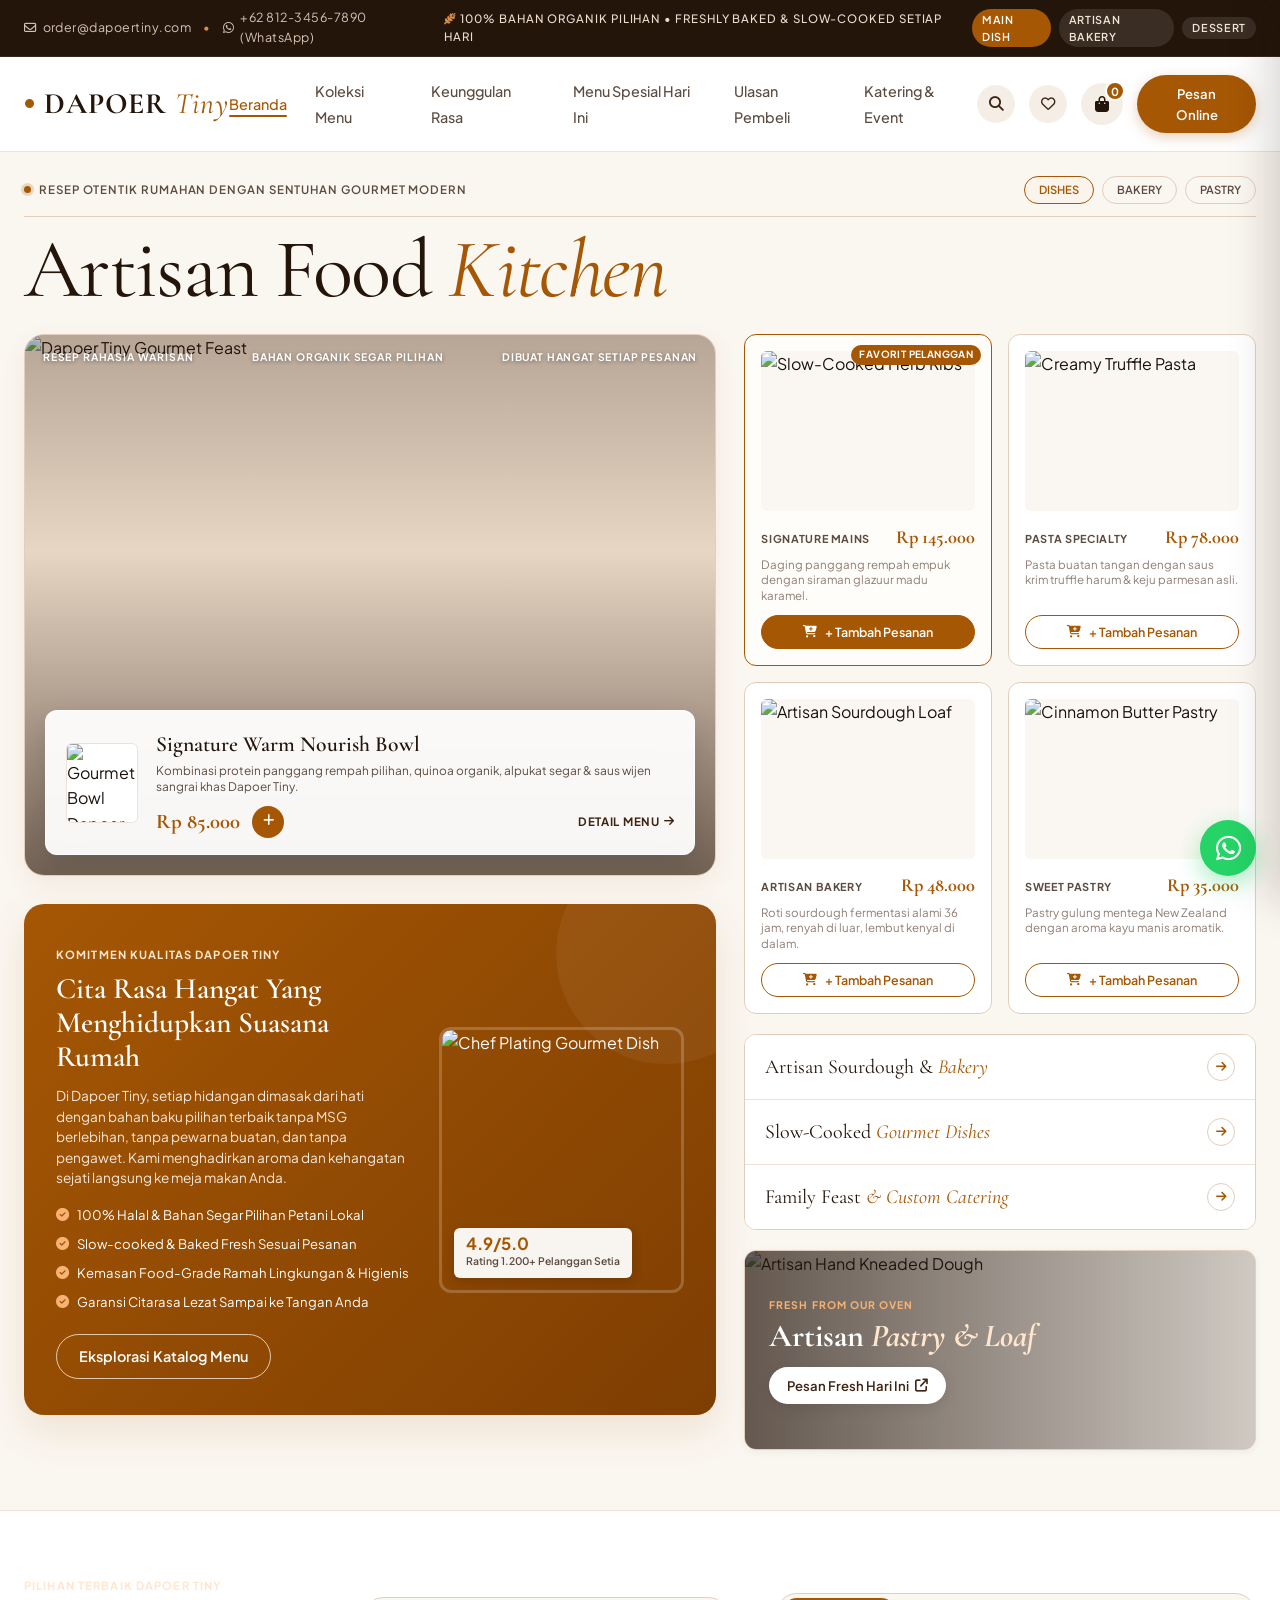
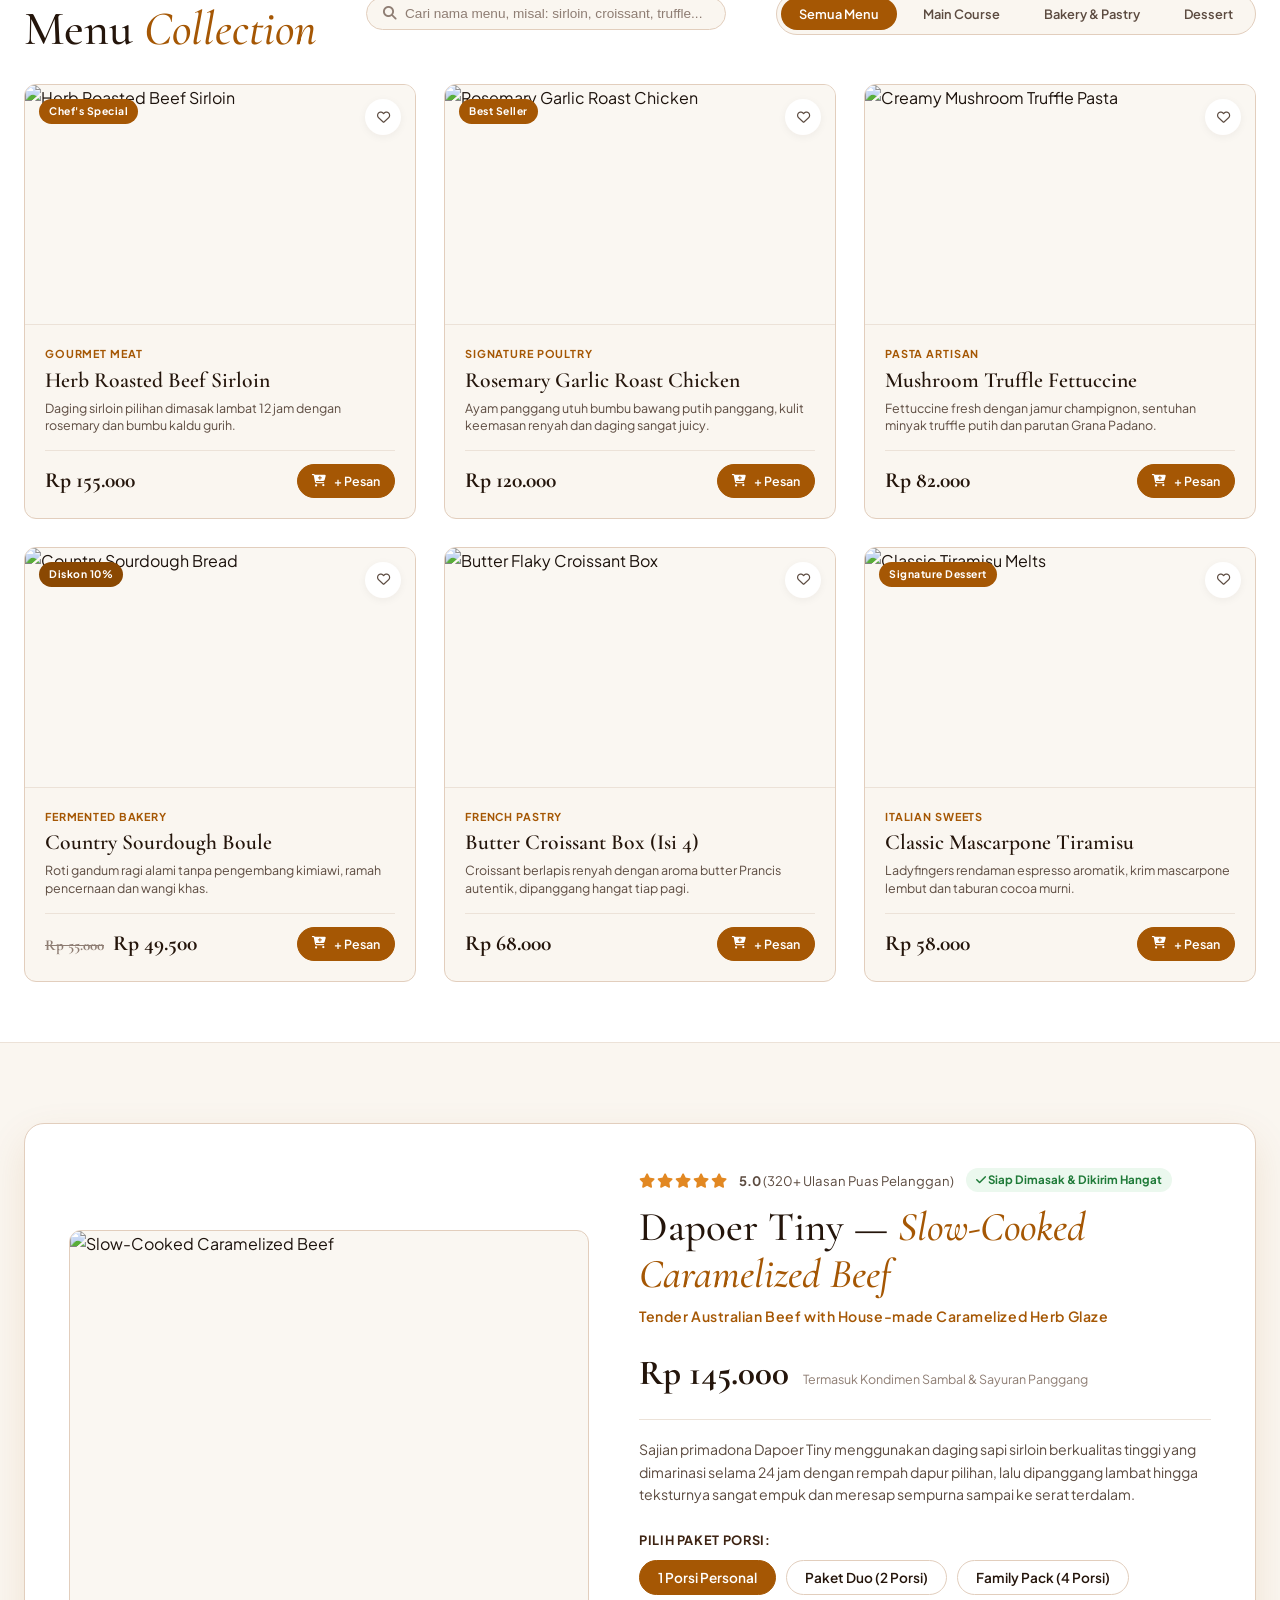
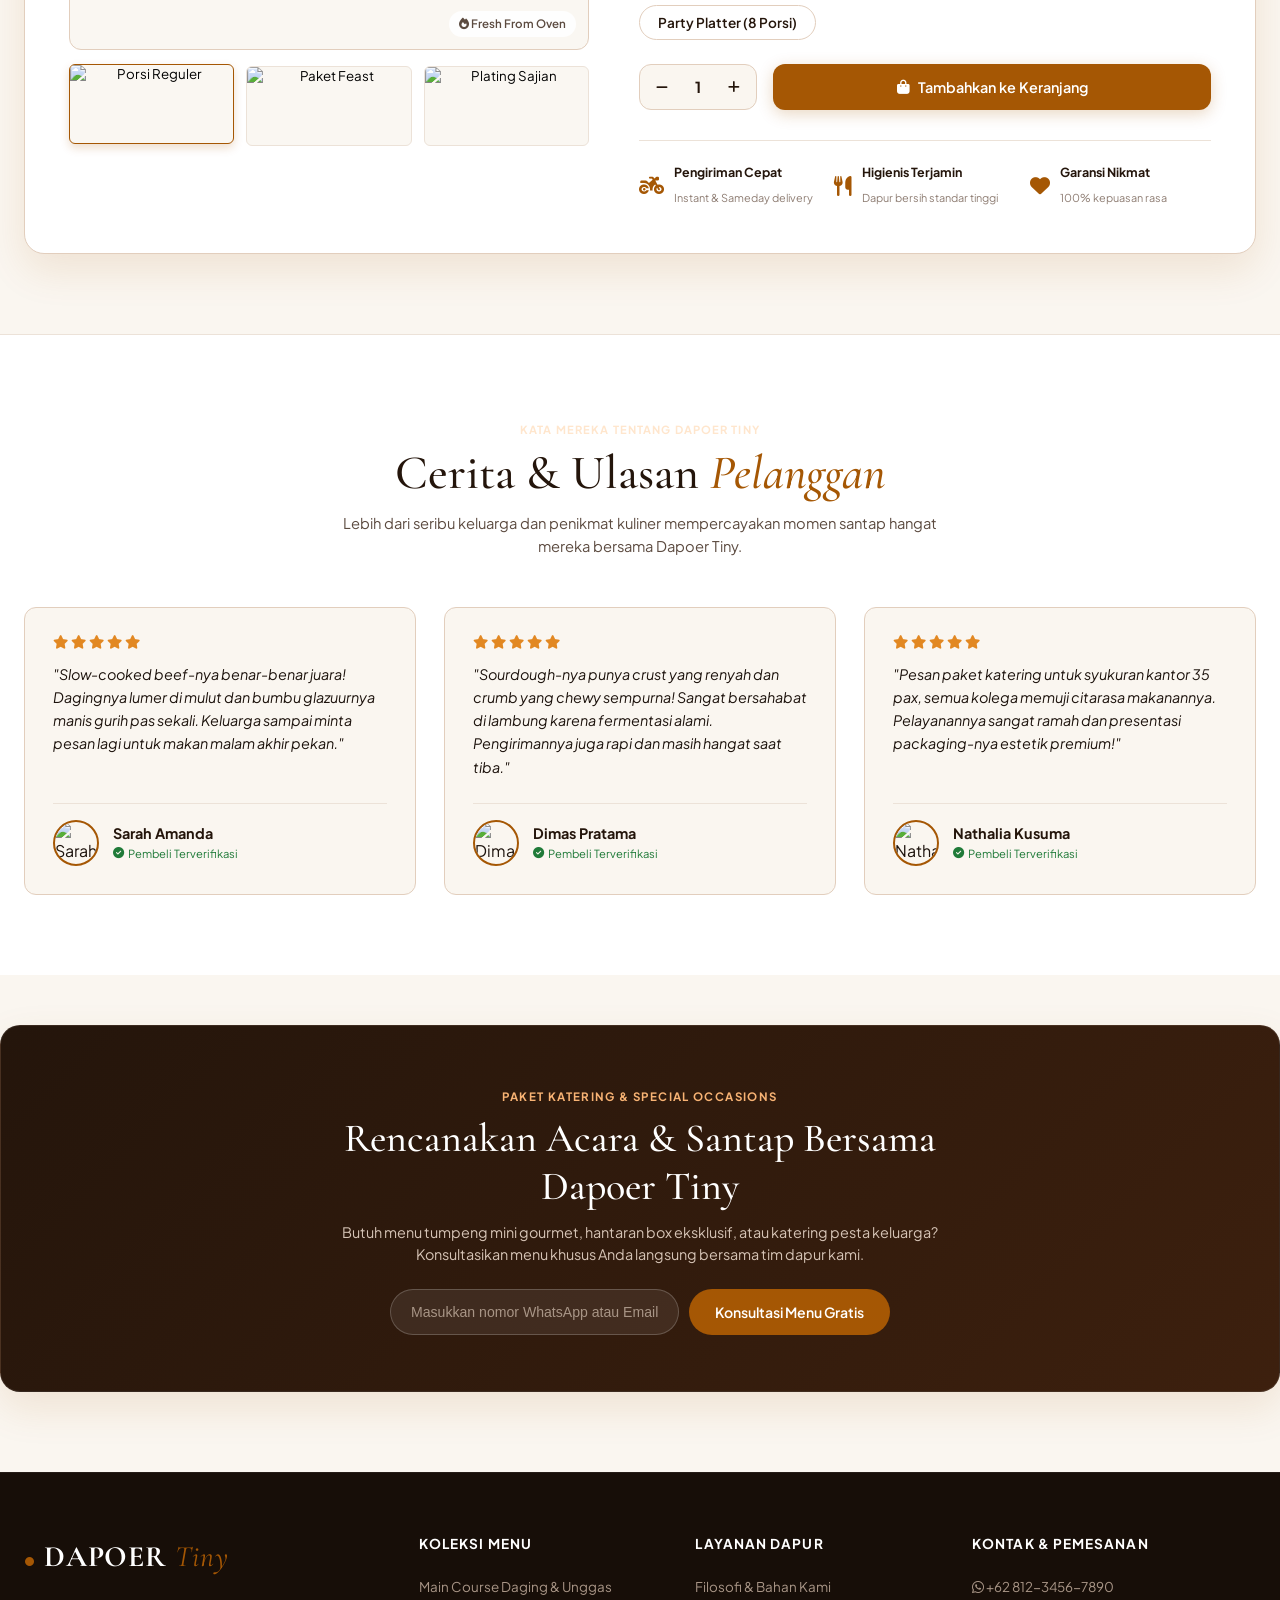
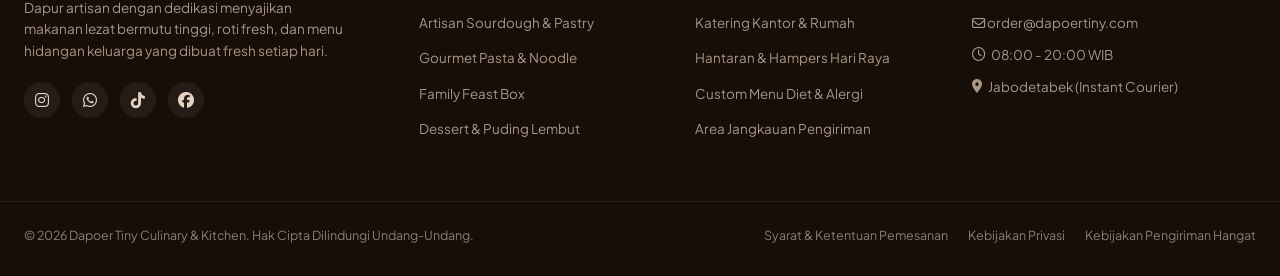
==== index.html @ 7b61f7b3 "Initial project commit" ====
<!DOCTYPE html>
<html lang="id">
<head>
  <meta charset="UTF-8">
  <meta name="viewport" content="width=device-width, initial-scale=1.0">
  <title>Dapoer Tiny — Artisan Culinary &amp; Kitchen</title>
  <meta name="description" content="Dapoer Tiny: Sajian kuliner otentik, artisan sourdough, dan hidangan daging empuk panggang lambat dengan bahan segar pilihan diolah penuh cinta.">
  <link rel="icon" type="image/svg+xml" href="data:image/svg+xml,<svg xmlns='http://www.w3.org/2000/svg' viewBox='0 0 100 100'><circle cx='50' cy='50' r='45' fill='%23A55704'/><text x='50' y='65' font-size='42' font-family='serif' fill='white' text-anchor='middle'>D</text></svg>">

  <!-- Google Fonts: Cormorant Garamond &amp; Plus Jakarta Sans -->
  <link rel="preconnect" href="https://fonts.googleapis.com">
  <link rel="preconnect" href="https://fonts.gstatic.com" crossorigin>
  <link href="https://fonts.googleapis.com/css2?family=Cormorant+Garamond:ital,wght@0,400;0,500;0,600;0,700;1,400;1,600&amp;family=Plus+Jakarta+Sans:wght@300;400;500;600;700;800&amp;display=swap" rel="stylesheet">

  <!-- Font Awesome 6 Icons -->
  <link rel="stylesheet" href="https://cdnjs.cloudflare.com/ajax/libs/font-awesome/6.4.0/css/all.min.css">
  <link rel="stylesheet" href="styles.css">
</head>
<body>

  <!-- Top Announcement / Contact Bar -->
  <header class="top-header">
    <div class="container top-header-inner">
      <div class="contact-info">
        <a href="mailto:order@dapoertiny.com" class="contact-link">
          <i class="fa-regular fa-envelope"></i> order@dapoertiny.com
        </a>
        <span class="divider-dot">•</span>
        <a href="https://wa.me/628123456789" class="contact-link" target="_blank" rel="noopener">
          <i class="fa-brands fa-whatsapp"></i> +62 812-3456-7890 (WhatsApp)
        </a>
      </div>
      <div class="top-tagline">
        <span class="tagline-marquee"><i class="fa-solid fa-wheat-awn"></i> 100% BAHAN ORGANIK PILIHAN • FRESHLY BAKED &amp; SLOW-COOKED SETIAP HARI</span>
      </div>
      <div class="top-actions">
        <span class="pill-badge active">MAIN DISH</span>
        <span class="pill-badge">ARTISAN BAKERY</span>
        <span class="pill-badge">DESSERT</span>
      </div>
    </div>
  </header>

  <!-- Main Sticky Navigation -->
  <nav class="main-nav" id="mainNavbar">
    <div class="container nav-inner">

      <!-- Brand Logo -->
      <a href="#" class="brand-logo">
        <span class="logo-mark">●</span> DAPOER <i>Tiny</i>
      </a>

      <!-- Desktop Nav Links -->
      <ul class="nav-links">
        <li><a href="#hero" class="nav-link active">Beranda</a></li>
        <li><a href="#menu" class="nav-link">Koleksi Menu</a></li>
        <li><a href="#philosophy" class="nav-link">Keunggulan Rasa</a></li>
        <li><a href="#spotlight" class="nav-link">Menu Spesial Hari Ini</a></li>
        <li><a href="#reviews" class="nav-link">Ulasan Pembeli</a></li>
        <li><a href="#catering" class="nav-link">Katering &amp; Event</a></li>
      </ul>

      <!-- Nav Actions (Search, Wishlist, Cart, Mobile Toggle) -->
      <div class="nav-right">
        <a href="#menuSearchInput" class="icon-btn" aria-label="Cari Menu" title="Cari Menu">
          <i class="fa-solid fa-magnifying-glass"></i>
        </a>
        <button type="button" class="icon-btn wishlist-nav-btn" id="wishlistNavBtn" aria-label="Menu Favorit" title="Menu Favorit">
          <i class="fa-regular fa-heart"></i>
          <span class="wishlist-count" id="wishlistCount">0</span>
        </button>
        <button type="button" class="cart-btn" id="openCartBtn" aria-label="Buka Keranjang Pesanan" title="Keranjang Belanja">
          <i class="fa-solid fa-bag-shopping"></i>
          <span class="cart-count" id="cartCount">0</span>
        </button>
        <a href="#spotlight" class="btn btn-primary btn-sm desktop-only-btn">Pesan Online</a>

        <!-- Mobile Hamburger Button -->
        <button type="button" class="mobile-toggle-btn" id="mobileMenuBtn" aria-label="Buka Menu Navigasi">
          <i class="fa-solid fa-bars"></i>
        </button>
      </div>

    </div>

    <!-- Mobile Navigation Drawer -->
    <div class="mobile-menu-drawer" id="mobileDrawer">
      <ul class="mobile-nav-links">
        <li><a href="#hero" class="mobile-link">Beranda</a></li>
        <li><a href="#menu" class="mobile-link">Koleksi Menu Lengkap</a></li>
        <li><a href="#philosophy" class="mobile-link">Keunggulan Rasa &amp; Bahan</a></li>
        <li><a href="#spotlight" class="mobile-link">Menu Spesial Chef</a></li>
        <li><a href="#reviews" class="mobile-link">Ulasan Pelanggan</a></li>
        <li><a href="#catering" class="mobile-link">Katering Acara &amp; Pesta</a></li>
      </ul>
      <div class="mobile-drawer-footer">
        <a href="https://wa.me/628123456789" target="_blank" class="btn btn-brown-primary w-100">
          <i class="fa-brands fa-whatsapp"></i> Chat WhatsApp Kami
        </a>
      </div>
    </div>
  </nav>

  <!-- HERO SECTION (Split Editorial Layout) -->
  <section class="hero-section" id="hero">
    <div class="container">

      <!-- Top Announcement Row -->
      <div class="hero-top-row reveal-on-scroll">
        <div class="notice-badge">
          <span class="pulse-dot"></span>
          RESEP OTENTIK RUMAHAN DENGAN SENTUHAN GOURMET MODERN
        </div>
        <div class="quick-category-pills">
          <a href="#menu" class="cat-pill active">DISHES</a>
          <a href="#menu" class="cat-pill">BAKERY</a>
          <a href="#menu" class="cat-pill">PASTRY</a>
        </div>
      </div>

      <!-- Main Editorial Headline -->
      <div class="hero-main-title reveal-on-scroll">
        <h1>Artisan Food <i>Kitchen</i></h1>
      </div>

      <!-- Split Layout Grid: Left Feature Card + Right Mini Menu Cards -->
      <div class="hero-grid">

        <!-- LEFT COLUMN: Main Feature Feast + Brown Accent Card -->
        <div class="hero-left-col reveal-on-scroll">

          <!-- Big Visual Card with Feast Photo &amp; Floating Product Widget -->
          <div class="hero-featured-card">
            <!-- Ticker Sub-headers -->
            <div class="card-ticker">
              <span>RESEP RAHASIA WARISAN</span>
              <span>BAHAN ORGANIK SEGAR PILIHAN</span>
              <span>DIBUAT HANGAT SETIAP PESANAN</span>
            </div>

            <!-- Food Visual Container -->
            <div class="model-image-container">
              <img src="https://images.unsplash.com/photo-1504674900247-0877df9cc836?auto=format&amp;fit=crop&amp;w=1200&amp;q=80" alt="Dapoer Tiny Gourmet Feast" class="hero-model-img">
              <div class="image-gradient-overlay"></div>
            </div>

            <!-- Floating Overlay Dish Card (Bottom Left) -->
            <div class="floating-product-card">
              <div class="floating-bottle-thumb">
                <img src="https://images.unsplash.com/photo-1546069901-ba9599a7e63c?auto=format&amp;fit=crop&amp;w=260&amp;q=80" alt="Gourmet Bowl Dapoer Tiny">
              </div>
              <div class="floating-content">
                <h4>Signature Warm Nourish Bowl</h4>
                <p>Kombinasi protein panggang rempah pilihan, quinoa organik, alpukat segar &amp; saus wijen sangrai khas Dapoer Tiny.</p>
                <div class="floating-bottom-row">
                  <span class="product-price">Rp 85.000</span>
                  <button type="button" class="btn-circle-action" onclick="addToCartItem({id: 'hero-1', name: 'Signature Warm Nourish Bowl', price: 85000, image: 'https://images.unsplash.com/photo-1546069901-ba9599a7e63c?auto=format&amp;fit=crop&amp;w=260&amp;q=80'})" title="Tambah ke Pesanan" aria-label="Tambah Signature Warm Nourish Bowl ke keranjang">
                    <i class="fa-solid fa-plus"></i>
                  </button>
                  <button type="button" class="explore-pill" onclick="openQuickView({id: 'hero-1', name: 'Signature Warm Nourish Bowl', price: 85000, category: 'Mains', desc: 'Kombinasi protein panggang rempah pilihan, quinoa organik, alpukat segar, brokoli kukus renyah, edamame manis, dan siraman saus wijen sangrai racikan otentik dapur kami.', image: 'https://images.unsplash.com/photo-1546069901-ba9599a7e63c?auto=format&amp;fit=crop&amp;w=600&amp;q=80'})">
                    DETAIL MENU <i class="fa-solid fa-arrow-right"></i>
                  </button>
                </div>
              </div>
            </div>
          </div>

          <!-- Culinary Brown Accent Banner (Under Left Hero) -->
          <div class="skincare-brown-card" id="philosophy">
            <div class="skincare-text">
              <span class="badge-sub">KOMITMEN KUALITAS DAPOER TINY</span>
              <h2>Cita Rasa Hangat Yang Menghidupkan Suasana Rumah</h2>
              <p>Di Dapoer Tiny, setiap hidangan dimasak dari hati dengan bahan baku pilihan terbaik tanpa MSG berlebihan, tanpa pewarna buatan, dan tanpa pengawet. Kami menghadirkan aroma dan kehangatan sejati langsung ke meja makan Anda.</p>

              <ul class="benefit-list">
                <li><i class="fa-solid fa-circle-check"></i> 100% Halal &amp; Bahan Segar Pilihan Petani Lokal</li>
                <li><i class="fa-solid fa-circle-check"></i> Slow-cooked &amp; Baked Fresh Sesuai Pesanan</li>
                <li><i class="fa-solid fa-circle-check"></i> Kemasan Food-Grade Ramah Lingkungan &amp; Higienis</li>
                <li><i class="fa-solid fa-circle-check"></i> Garansi Citarasa Lezat Sampai ke Tangan Anda</li>
              </ul>

              <a href="#menu" class="btn btn-outline-white">Eksplorasi Katalog Menu</a>
            </div>
            <div class="skincare-photo">
              <img src="https://images.unsplash.com/photo-1555396273-367ea4eb4db5?auto=format&amp;fit=crop&amp;w=600&amp;q=80" alt="Chef Plating Gourmet Dish">
              <div class="photo-badge">
                <strong>4.9/5.0</strong>
                <span>Rating 1.200+ Pelanggan Setia</span>
              </div>
            </div>
          </div>

        </div>

        <!-- RIGHT COLUMN: 2x2 Mini Food Cards + Accordion Categories + Bakery Banner -->
        <div class="hero-right-col reveal-on-scroll">

          <!-- 2x2 Mini Food Cards -->
          <div class="mini-product-grid">

            <!-- Card 1 -->
            <div class="mini-prod-card highlight-card">
              <div class="badge-tag">Favorit Pelanggan</div>
              <div class="prod-img-box">
                <img src="https://images.unsplash.com/photo-1544025162-d76694265947?auto=format&amp;fit=crop&amp;w=400&amp;q=80" alt="Slow-Cooked Herb Ribs">
              </div>
              <div class="mini-prod-info">
                <span class="brand-tag">SIGNATURE MAINS</span>
                <span class="prod-price">Rp 145.000</span>
              </div>
              <p class="prod-desc">Daging panggang rempah empuk dengan siraman glazuur madu karamel.</p>
              <button type="button" class="btn btn-brown-sm w-100" onclick="addToCartItem({id: 'mini-1', name: 'Slow-Cooked Herb Ribs', price: 145000, image: 'https://images.unsplash.com/photo-1544025162-d76694265947?auto=format&amp;fit=crop&amp;w=400&amp;q=80'})">
                <i class="fa-solid fa-cart-plus"></i> + Tambah Pesanan
              </button>
            </div>

            <!-- Card 2 -->
            <div class="mini-prod-card">
              <div class="prod-img-box">
                <img src="https://images.unsplash.com/photo-1551183053-bf91a1d81141?auto=format&amp;fit=crop&amp;w=400&amp;q=80" alt="Creamy Truffle Pasta">
              </div>
              <div class="mini-prod-info">
                <span class="brand-tag">PASTA SPECIALTY</span>
                <span class="prod-price">Rp 78.000</span>
              </div>
              <p class="prod-desc">Pasta buatan tangan dengan saus krim truffle harum &amp; keju parmesan asli.</p>
              <button type="button" class="btn btn-outline-sm w-100" onclick="addToCartItem({id: 'mini-2', name: 'Creamy Truffle Pasta', price: 78000, image: 'https://images.unsplash.com/photo-1551183053-bf91a1d81141?auto=format&amp;fit=crop&amp;w=400&amp;q=80'})">
                <i class="fa-solid fa-cart-plus"></i> + Tambah Pesanan
              </button>
            </div>

            <!-- Card 3 -->
            <div class="mini-prod-card">
              <div class="prod-img-box">
                <img src="https://images.unsplash.com/photo-1509440159596-0249088772ff?auto=format&amp;fit=crop&amp;w=400&amp;q=80" alt="Artisan Sourdough Loaf">
              </div>
              <div class="mini-prod-info">
                <span class="brand-tag">ARTISAN BAKERY</span>
                <span class="prod-price">Rp 48.000</span>
              </div>
              <p class="prod-desc">Roti sourdough fermentasi alami 36 jam, renyah di luar, lembut kenyal di dalam.</p>
              <button type="button" class="btn btn-outline-sm w-100" onclick="addToCartItem({id: 'mini-3', name: 'Artisan Sourdough Loaf', price: 48000, image: 'https://images.unsplash.com/photo-1509440159596-0249088772ff?auto=format&amp;fit=crop&amp;w=400&amp;q=80'})">
                <i class="fa-solid fa-cart-plus"></i> + Tambah Pesanan
              </button>
            </div>

            <!-- Card 4 -->
            <div class="mini-prod-card">
              <div class="prod-img-box">
                <img src="https://images.unsplash.com/photo-1509722747041-616f39b57569?auto=format&amp;fit=crop&amp;w=400&amp;q=80" alt="Cinnamon Butter Pastry">
              </div>
              <div class="mini-prod-info">
                <span class="brand-tag">SWEET PASTRY</span>
                <span class="prod-price">Rp 35.000</span>
              </div>
              <p class="prod-desc">Pastry gulung mentega New Zealand dengan aroma kayu manis aromatik.</p>
              <button type="button" class="btn btn-outline-sm w-100" onclick="addToCartItem({id: 'mini-4', name: 'Cinnamon Butter Pastry', price: 35000, image: 'https://images.unsplash.com/photo-1509722747041-616f39b57569?auto=format&amp;fit=crop&amp;w=400&amp;q=80'})">
                <i class="fa-solid fa-cart-plus"></i> + Tambah Pesanan
              </button>
            </div>

          </div>

          <!-- Category Accordion Box -->
          <div class="category-accordion-box">
            <a href="#menu" class="acc-row" onclick="filterByCategory('bakery')">
              <span class="acc-title">Artisan Sourdough &amp; <i>Bakery</i></span>
              <span class="acc-action"><i class="fa-solid fa-arrow-right"></i></span>
            </a>
            <a href="#menu" class="acc-row" onclick="filterByCategory('mains')">
              <span class="acc-title">Slow-Cooked <i>Gourmet Dishes</i></span>
              <span class="acc-action"><i class="fa-solid fa-arrow-right"></i></span>
            </a>
            <a href="#catering" class="acc-row">
              <span class="acc-title">Family Feast <i>&amp; Custom Catering</i></span>
              <span class="acc-action"><i class="fa-solid fa-arrow-right"></i></span>
            </a>
          </div>

          <!-- Hand &amp; Artisan Kitchen Banner -->
          <div class="body-shampoo-banner">
            <img src="https://images.unsplash.com/photo-1556911220-e15b29be8c8f?auto=format&amp;fit=crop&amp;w=900&amp;q=80" alt="Artisan Hand Kneaded Dough" class="banner-bg-img">
            <div class="banner-content">
              <span class="micro-badge">FRESH FROM OUR OVEN</span>
              <h3>Artisan <i>Pastry &amp; Loaf</i></h3>
              <a href="#menu" class="btn btn-white-pill">Pesan Fresh Hari Ini <i class="fa-solid fa-arrow-up-right-from-square"></i></a>
            </div>
          </div>

        </div>

      </div>

    </div>
  </section>

  <!-- PRODUCT / MENU COLLECTION SECTION -->
  <section class="products-section" id="menu">
    <div class="container">

      <!-- Section Header -->
      <div class="section-header reveal-on-scroll">
        <div>
          <span class="badge-sub">PILIHAN TERBAIK DAPOER TINY</span>
          <h2 class="section-title">Menu <i>Collection</i></h2>
        </div>

        <!-- Live Search Bar -->
        <div class="search-filter-wrap">
          <div class="menu-search-box">
            <i class="fa-solid fa-magnifying-glass search-icon"></i>
            <input type="text" id="menuSearchInput" placeholder="Cari nama menu, misal: sirloin, croissant, truffle..." class="search-input">
            <button type="button" class="clear-search-btn" id="clearSearchBtn" title="Hapus pencarian" aria-label="Hapus pencarian"><i class="fa-solid fa-xmark"></i></button>
          </div>
        </div>

        <!-- Filter Category Tabs -->
        <div class="filter-tabs">
          <button type="button" class="filter-btn active" data-filter="all">Semua Menu</button>
          <button type="button" class="filter-btn" data-filter="mains">Main Course</button>
          <button type="button" class="filter-btn" data-filter="bakery">Bakery &amp; Pastry</button>
          <button type="button" class="filter-btn" data-filter="dessert">Dessert</button>
        </div>
      </div>

      <!-- Live Search Status Indicator -->
      <div class="search-results-info" id="searchResultsInfo"></div>

      <!-- 6-Product Menu Grid -->
      <div class="products-grid" id="menuGrid">

        <!-- Menu Item 1 -->
        <div class="product-card" data-category="mains" data-name="herb roasted beef sirloin daging sapi">
          <div class="prod-badge">Chef's Special</div>
          <div class="prod-img-wrap">
            <img src="https://images.unsplash.com/photo-1544025162-d76694265947?auto=format&amp;fit=crop&amp;w=600&amp;q=80" alt="Herb Roasted Beef Sirloin">
            <div class="card-action-overlay">
              <button type="button" class="quick-view-btn" onclick="openQuickView({id: 'menu-1', name: 'Herb Roasted Beef Sirloin', price: 155000, category: 'Main Course', desc: 'Daging sapi sirloin Australia kualitas tinggi dimarinasi 24 jam dengan daun rosemary segar, thyme, dan bumbu kaldu kaldu gurih yang dipanggang secara presisi.', image: 'https://images.unsplash.com/photo-1544025162-d76694265947?auto=format&amp;fit=crop&amp;w=600&amp;q=80'})" title="Lihat Cepat">
                <i class="fa-regular fa-eye"></i> Lihat Cepat
              </button>
            </div>
            <button type="button" class="wishlist-btn" onclick="toggleWishlist(this, 'Herb Roasted Beef Sirloin')" title="Simpan ke Favorit" aria-label="Tambah atau hapus Herb Roasted Beef Sirloin dari favorit"><i class="fa-regular fa-heart"></i></button>
          </div>
          <div class="product-body">
            <span class="prod-subtitle">GOURMET MEAT</span>
            <h3 class="prod-name">Herb Roasted Beef Sirloin</h3>
            <p class="prod-meta">Daging sirloin pilihan dimasak lambat 12 jam dengan rosemary dan bumbu kaldu gurih.</p>
            <div class="product-footer">
              <span class="price-val">Rp 155.000</span>
              <button type="button" class="btn btn-brown-sm" onclick="addToCartItem({id: 'menu-1', name: 'Herb Roasted Beef Sirloin', price: 155000, image: 'https://images.unsplash.com/photo-1544025162-d76694265947?auto=format&amp;fit=crop&amp;w=600&amp;q=80'})">
                <i class="fa-solid fa-cart-plus"></i> + Pesan
              </button>
            </div>
          </div>
        </div>

        <!-- Menu Item 2 -->
        <div class="product-card" data-category="mains" data-name="rosemary garlic roast chicken ayam panggang">
          <div class="prod-badge">Best Seller</div>
          <div class="prod-img-wrap">
            <img src="https://images.unsplash.com/photo-1598103442097-8b74394b95c6?auto=format&amp;fit=crop&amp;w=600&amp;q=80" alt="Rosemary Garlic Roast Chicken">
            <div class="card-action-overlay">
              <button type="button" class="quick-view-btn" onclick="openQuickView({id: 'menu-2', name: 'Rosemary Garlic Roast Chicken', price: 120000, category: 'Main Course', desc: 'Ayam utuh pilihan dimarinasi dengan bawang putih sangrai, garam laut, butter perancis, dan rosemary segar. Daging juicy luar biasa lembut.', image: 'https://images.unsplash.com/photo-1598103442097-8b74394b95c6?auto=format&amp;fit=crop&amp;w=600&amp;q=80'})" title="Lihat Cepat">
                <i class="fa-regular fa-eye"></i> Lihat Cepat
              </button>
            </div>
            <button type="button" class="wishlist-btn" onclick="toggleWishlist(this, 'Rosemary Garlic Roast Chicken')" title="Simpan ke Favorit" aria-label="Tambah atau hapus Rosemary Garlic Roast Chicken dari favorit"><i class="fa-regular fa-heart"></i></button>
          </div>
          <div class="product-body">
            <span class="prod-subtitle">SIGNATURE POULTRY</span>
            <h3 class="prod-name">Rosemary Garlic Roast Chicken</h3>
            <p class="prod-meta">Ayam panggang utuh bumbu bawang putih panggang, kulit keemasan renyah dan daging sangat juicy.</p>
            <div class="product-footer">
              <span class="price-val">Rp 120.000</span>
              <button type="button" class="btn btn-brown-sm" onclick="addToCartItem({id: 'menu-2', name: 'Rosemary Garlic Roast Chicken', price: 120000, image: 'https://images.unsplash.com/photo-1598103442097-8b74394b95c6?auto=format&amp;fit=crop&amp;w=600&amp;q=80'})">
                <i class="fa-solid fa-cart-plus"></i> + Pesan
              </button>
            </div>
          </div>
        </div>

        <!-- Menu Item 3 -->
        <div class="product-card" data-category="mains" data-name="mushroom truffle fettuccine pasta creamy">
          <div class="prod-img-wrap">
            <img src="https://images.unsplash.com/photo-1551183053-bf91a1d81141?auto=format&amp;fit=crop&amp;w=600&amp;q=80" alt="Creamy Mushroom Truffle Pasta">
            <div class="card-action-overlay">
              <button type="button" class="quick-view-btn" onclick="openQuickView({id: 'menu-3', name: 'Mushroom Truffle Fettuccine', price: 82000, category: 'Pasta Artisan', desc: 'Pasta fettuccine buatan tangan dengan saus krim lembut, potongan jamur portobello gurih, minyak truffle putih aromatik, dan limpahan parmesan.', image: 'https://images.unsplash.com/photo-1551183053-bf91a1d81141?auto=format&amp;fit=crop&amp;w=600&amp;q=80'})" title="Lihat Cepat">
                <i class="fa-regular fa-eye"></i> Lihat Cepat
              </button>
            </div>
            <button type="button" class="wishlist-btn" onclick="toggleWishlist(this, 'Mushroom Truffle Fettuccine')" title="Simpan ke Favorit" aria-label="Tambah atau hapus Mushroom Truffle Fettuccine dari favorit"><i class="fa-regular fa-heart"></i></button>
          </div>
          <div class="product-body">
            <span class="prod-subtitle">PASTA ARTISAN</span>
            <h3 class="prod-name">Mushroom Truffle Fettuccine</h3>
            <p class="prod-meta">Fettuccine fresh dengan jamur champignon, sentuhan minyak truffle putih dan parutan Grana Padano.</p>
            <div class="product-footer">
              <span class="price-val">Rp 82.000</span>
              <button type="button" class="btn btn-brown-sm" onclick="addToCartItem({id: 'menu-3', name: 'Mushroom Truffle Fettuccine', price: 82000, image: 'https://images.unsplash.com/photo-1551183053-bf91a1d81141?auto=format&amp;fit=crop&amp;w=600&amp;q=80'})">
                <i class="fa-solid fa-cart-plus"></i> + Pesan
              </button>
            </div>
          </div>
        </div>

        <!-- Menu Item 4 -->
        <div class="product-card" data-category="bakery" data-name="country sourdough boule roti gandum ragi">
          <div class="prod-badge discount">Diskon 10%</div>
          <div class="prod-img-wrap">
            <img src="https://images.unsplash.com/photo-1509440159596-0249088772ff?auto=format&amp;fit=crop&amp;w=600&amp;q=80" alt="Country Sourdough Bread">
            <div class="card-action-overlay">
              <button type="button" class="quick-view-btn" onclick="openQuickView({id: 'menu-4', name: 'Country Sourdough Boule', price: 49500, category: 'Bakery', desc: 'Roti sourdough fermentasi lambat 36 jam menggunakan ragi liar alami. Tanpa bahan kimia, tanpa pengawet. Tekstur luar renyah berkarakter.', image: 'https://images.unsplash.com/photo-1509440159596-0249088772ff?auto=format&amp;fit=crop&amp;w=600&amp;q=80'})" title="Lihat Cepat">
                <i class="fa-regular fa-eye"></i> Lihat Cepat
              </button>
            </div>
            <button type="button" class="wishlist-btn" onclick="toggleWishlist(this, 'Country Sourdough Boule')" title="Simpan ke Favorit" aria-label="Tambah atau hapus Country Sourdough Boule dari favorit"><i class="fa-regular fa-heart"></i></button>
          </div>
          <div class="product-body">
            <span class="prod-subtitle">FERMENTED BAKERY</span>
            <h3 class="prod-name">Country Sourdough Boule</h3>
            <p class="prod-meta">Roti gandum ragi alami tanpa pengembang kimiawi, ramah pencernaan dan wangi khas.</p>
            <div class="product-footer">
              <span class="price-val"><del>Rp 55.000</del> Rp 49.500</span>
              <button type="button" class="btn btn-brown-sm" onclick="addToCartItem({id: 'menu-4', name: 'Country Sourdough Boule', price: 49500, image: 'https://images.unsplash.com/photo-1509440159596-0249088772ff?auto=format&amp;fit=crop&amp;w=600&amp;q=80'})">
                <i class="fa-solid fa-cart-plus"></i> + Pesan
              </button>
            </div>
          </div>
        </div>

        <!-- Menu Item 5 -->
        <div class="product-card" data-category="bakery" data-name="butter croissant box isi 4 pastry french">
          <div class="prod-img-wrap">
            <img src="https://images.unsplash.com/photo-1509722747041-616f39b57569?auto=format&amp;fit=crop&amp;w=600&amp;q=80" alt="Butter Flaky Croissant Box">
            <div class="card-action-overlay">
              <button type="button" class="quick-view-btn" onclick="openQuickView({id: 'menu-5', name: 'Butter Croissant Box (Isi 4)', price: 68000, category: 'French Pastry', desc: 'Satu box berisi 4 buah croissant dengan lapisan butter Prancis harum yang melepuh sempurna saat digigit. Teman terbaik secangkir kopi pagi.', image: 'https://images.unsplash.com/photo-1509722747041-616f39b57569?auto=format&amp;fit=crop&amp;w=600&amp;q=80'})" title="Lihat Cepat">
                <i class="fa-regular fa-eye"></i> Lihat Cepat
              </button>
            </div>
            <button type="button" class="wishlist-btn" onclick="toggleWishlist(this, 'Butter Croissant Box (Isi 4)')" title="Simpan ke Favorit" aria-label="Tambah atau hapus Butter Croissant Box (Isi 4) dari favorit"><i class="fa-regular fa-heart"></i></button>
          </div>
          <div class="product-body">
            <span class="prod-subtitle">FRENCH PASTRY</span>
            <h3 class="prod-name">Butter Croissant Box (Isi 4)</h3>
            <p class="prod-meta">Croissant berlapis renyah dengan aroma butter Prancis autentik, dipanggang hangat tiap pagi.</p>
            <div class="product-footer">
              <span class="price-val">Rp 68.000</span>
              <button type="button" class="btn btn-brown-sm" onclick="addToCartItem({id: 'menu-5', name: 'Butter Croissant Box (Isi 4)', price: 68000, image: 'https://images.unsplash.com/photo-1509722747041-616f39b57569?auto=format&amp;fit=crop&amp;w=600&amp;q=80'})">
                <i class="fa-solid fa-cart-plus"></i> + Pesan
              </button>
            </div>
          </div>
        </div>

        <!-- Menu Item 6 -->
        <div class="product-card" data-category="dessert" data-name="classic mascarpone tiramisu dessert manis cake">
          <div class="prod-badge">Signature Dessert</div>
          <div class="prod-img-wrap">
            <img src="https://images.unsplash.com/photo-1571877227200-a0d98ea607e9?auto=format&amp;fit=crop&amp;w=600&amp;q=80" alt="Classic Tiramisu Melts">
            <div class="card-action-overlay">
              <button type="button" class="quick-view-btn" onclick="openQuickView({id: 'menu-6', name: 'Classic Mascarpone Tiramisu', price: 58000, category: 'Dessert', desc: 'Dessert klasik Italia autentik: biskuit Savoiardi diseduh kopi espresso pekat, dilapisi krim keju mascarpone halus dan bubuk kakao murni tanpa pemanis berlebih.', image: 'https://images.unsplash.com/photo-1571877227200-a0d98ea607e9?auto=format&amp;fit=crop&amp;w=600&amp;q=80'})" title="Lihat Cepat">
                <i class="fa-regular fa-eye"></i> Lihat Cepat
              </button>
            </div>
            <button type="button" class="wishlist-btn" onclick="toggleWishlist(this, 'Classic Mascarpone Tiramisu')" title="Simpan ke Favorit" aria-label="Tambah atau hapus Classic Mascarpone Tiramisu dari favorit"><i class="fa-regular fa-heart"></i></button>
          </div>
          <div class="product-body">
            <span class="prod-subtitle">ITALIAN SWEETS</span>
            <h3 class="prod-name">Classic Mascarpone Tiramisu</h3>
            <p class="prod-meta">Ladyfingers rendaman espresso aromatik, krim mascarpone lembut dan taburan cocoa murni.</p>
            <div class="product-footer">
              <span class="price-val">Rp 58.000</span>
              <button type="button" class="btn btn-brown-sm" onclick="addToCartItem({id: 'menu-6', name: 'Classic Mascarpone Tiramisu', price: 58000, image: 'https://images.unsplash.com/photo-1571877227200-a0d98ea607e9?auto=format&amp;fit=crop&amp;w=600&amp;q=80'})">
                <i class="fa-solid fa-cart-plus"></i> + Pesan
              </button>
            </div>
          </div>
        </div>

      </div>

    </div>
  </section>

  <!-- FEATURED SPOTLIGHT DISH SECTION (Interactive Order Details) -->
  <section class="spotlight-section" id="spotlight">
    <div class="container">
      <div class="spotlight-card reveal-on-scroll">

        <!-- Left: Dish Visual Showcase Gallery -->
        <div class="spotlight-gallery">
          <div class="spotlight-main-img">
            <img id="mainProductImg" src="https://images.unsplash.com/photo-1544025162-d76694265947?auto=format&amp;fit=crop&amp;w=800&amp;q=80" alt="Slow-Cooked Caramelized Beef">
            <div class="zoom-badge"><i class="fa-solid fa-fire"></i> Fresh From Oven</div>
          </div>
          <div class="thumbnail-row">
            <button type="button" class="thumb-btn active" onclick="switchImage(this, 'https://images.unsplash.com/photo-1544025162-d76694265947?auto=format&amp;fit=crop&amp;w=800&amp;q=80')">
              <img src="https://images.unsplash.com/photo-1544025162-d76694265947?auto=format&amp;fit=crop&amp;w=200&amp;q=80" alt="Porsi Reguler">
            </button>
            <button type="button" class="thumb-btn" onclick="switchImage(this, 'https://images.unsplash.com/photo-1504674900247-0877df9cc836?auto=format&amp;fit=crop&amp;w=800&amp;q=80')">
              <img src="https://images.unsplash.com/photo-1504674900247-0877df9cc836?auto=format&amp;fit=crop&amp;w=200&amp;q=80" alt="Paket Feast">
            </button>
            <button type="button" class="thumb-btn" onclick="switchImage(this, 'https://images.unsplash.com/photo-1555396273-367ea4eb4db5?auto=format&amp;fit=crop&amp;w=800&amp;q=80')">
              <img src="https://images.unsplash.com/photo-1555396273-367ea4eb4db5?auto=format&amp;fit=crop&amp;w=200&amp;q=80" alt="Plating Sajian">
            </button>
          </div>
        </div>

        <!-- Right: Dish Purchase &amp; Portion Customization -->
        <div class="spotlight-details">

          <div class="product-rating">
            <div class="stars">
              <i class="fa-solid fa-star"></i>
              <i class="fa-solid fa-star"></i>
              <i class="fa-solid fa-star"></i>
              <i class="fa-solid fa-star"></i>
              <i class="fa-solid fa-star"></i>
            </div>
            <span class="rating-text"><strong>5.0</strong> (320+ Ulasan Puas Pelanggan)</span>
            <span class="stock-badge"><i class="fa-solid fa-check"></i> Siap Dimasak &amp; Dikirim Hangat</span>
          </div>

          <h2 class="spotlight-title">Dapoer Tiny — <i>Slow-Cooked Caramelized Beef</i></h2>
          <p class="spotlight-tagline">Tender Australian Beef with House-made Caramelized Herb Glaze</p>

          <div class="spotlight-price-box">
            <span class="current-price" id="spotlightPrice">Rp 145.000</span>
            <span class="tax-note">Termasuk Kondimen Sambal &amp; Sayuran Panggang</span>
          </div>

          <p class="spotlight-desc">
            Sajian primadona Dapoer Tiny menggunakan daging sapi sirloin berkualitas tinggi yang dimarinasi selama 24 jam dengan rempah dapur pilihan, lalu dipanggang lambat hingga teksturnya sangat empuk dan meresap sempurna sampai ke serat terdalam.
          </p>

          <!-- Portion / Size Selector -->
          <div class="selector-group">
            <label class="selector-label">Pilih Paket Porsi:</label>
            <div class="size-options">
              <button type="button" class="size-btn active" data-portion="1 Porsi Personal" data-price="145000" onclick="selectSize(this, 145000, '1 Porsi Personal')">1 Porsi Personal</button>
              <button type="button" class="size-btn" data-portion="Paket Duo (2 Porsi)" data-price="275000" onclick="selectSize(this, 275000, 'Paket Duo (2 Porsi)')">Paket Duo (2 Porsi)</button>
              <button type="button" class="size-btn" data-portion="Family Pack (4 Porsi)" data-price="490000" onclick="selectSize(this, 490000, 'Family Pack (4 Porsi)')">Family Pack (4 Porsi)</button>
              <button type="button" class="size-btn" data-portion="Party Platter (8 Porsi)" data-price="950000" onclick="selectSize(this, 950000, 'Party Platter (8 Porsi)')">Party Platter (8 Porsi)</button>
            </div>
          </div>

          <!-- Quantity and Add to Cart Row -->
          <div class="purchase-row">
            <div class="qty-counter">
              <button type="button" class="qty-btn" onclick="changeQty(-1)" aria-label="Kurangi jumlah porsi"><i class="fa-solid fa-minus"></i></button>
              <span class="qty-num" id="qtyVal">1</span>
              <button type="button" class="qty-btn" onclick="changeQty(1)" aria-label="Tambah jumlah porsi"><i class="fa-solid fa-plus"></i></button>
            </div>

            <button type="button" class="btn btn-brown-primary flex-grow" id="addSpotlightBtn" onclick="addSpotlightToCart()">
              <i class="fa-solid fa-bag-shopping"></i> Tambahkan ke Keranjang
            </button>
          </div>

          <!-- Trust Badges -->
          <div class="trust-grid">
            <div class="trust-item">
              <i class="fa-solid fa-motorcycle"></i>
              <div>
                <strong>Pengiriman Cepat</strong>
                <span>Instant &amp; Sameday delivery</span>
              </div>
            </div>
            <div class="trust-item">
              <i class="fa-solid fa-utensils"></i>
              <div>
                <strong>Higienis Terjamin</strong>
                <span>Dapur bersih standar tinggi</span>
              </div>
            </div>
            <div class="trust-item">
              <i class="fa-solid fa-heart"></i>
              <div>
                <strong>Garansi Nikmat</strong>
                <span>100% kepuasan rasa</span>
              </div>
            </div>
          </div>

        </div>

      </div>
    </div>
  </section>

  <!-- CUSTOMER REVIEWS / TESTIMONIALS SECTION -->
  <section class="reviews-section" id="reviews">
    <div class="container">

      <div class="section-center-header reveal-on-scroll">
        <span class="badge-sub">KATA MEREKA TENTANG DAPOER TINY</span>
        <h2 class="section-title">Cerita &amp; Ulasan <i>Pelanggan</i></h2>
        <p class="section-lead">Lebih dari seribu keluarga dan penikmat kuliner mempercayakan momen santap hangat mereka bersama Dapoer Tiny.</p>
      </div>

      <div class="reviews-grid reveal-on-scroll">

        <!-- Review 1 -->
        <div class="review-card">
          <div class="review-stars">
            <i class="fa-solid fa-star"></i><i class="fa-solid fa-star"></i><i class="fa-solid fa-star"></i><i class="fa-solid fa-star"></i><i class="fa-solid fa-star"></i>
          </div>
          <p class="review-text">"Slow-cooked beef-nya benar-benar juara! Dagingnya lumer di mulut dan bumbu glazuurnya manis gurih pas sekali. Keluarga sampai minta pesan lagi untuk makan malam akhir pekan."</p>
          <div class="reviewer-info">
            <div class="reviewer-avatar">
              <img src="https://images.unsplash.com/photo-1534528741775-53994a69daeb?auto=format&amp;fit=crop&amp;w=120&amp;q=80" alt="Sarah Amanda">
            </div>
            <div>
              <h4 class="reviewer-name">Sarah Amanda</h4>
              <span class="reviewer-badge"><i class="fa-solid fa-circle-check"></i> Pembeli Terverifikasi</span>
            </div>
          </div>
        </div>

        <!-- Review 2 -->
        <div class="review-card">
          <div class="review-stars">
            <i class="fa-solid fa-star"></i><i class="fa-solid fa-star"></i><i class="fa-solid fa-star"></i><i class="fa-solid fa-star"></i><i class="fa-solid fa-star"></i>
          </div>
          <p class="review-text">"Sourdough-nya punya crust yang renyah dan crumb yang chewy sempurna! Sangat bersahabat di lambung karena fermentasi alami. Pengirimannya juga rapi dan masih hangat saat tiba."</p>
          <div class="reviewer-info">
            <div class="reviewer-avatar">
              <img src="https://images.unsplash.com/photo-1507003211169-0a1dd7228f2d?auto=format&amp;fit=crop&amp;w=120&amp;q=80" alt="Dimas Pratama">
            </div>
            <div>
              <h4 class="reviewer-name">Dimas Pratama</h4>
              <span class="reviewer-badge"><i class="fa-solid fa-circle-check"></i> Pembeli Terverifikasi</span>
            </div>
          </div>
        </div>

        <!-- Review 3 -->
        <div class="review-card">
          <div class="review-stars">
            <i class="fa-solid fa-star"></i><i class="fa-solid fa-star"></i><i class="fa-solid fa-star"></i><i class="fa-solid fa-star"></i><i class="fa-solid fa-star"></i>
          </div>
          <p class="review-text">"Pesan paket katering untuk syukuran kantor 35 pax, semua kolega memuji citarasa makanannya. Pelayanannya sangat ramah dan presentasi packaging-nya estetik premium!"</p>
          <div class="reviewer-info">
            <div class="reviewer-avatar">
              <img src="https://images.unsplash.com/photo-1544005313-94ddf0286df2?auto=format&amp;fit=crop&amp;w=120&amp;q=80" alt="Nathalia Kusuma">
            </div>
            <div>
              <h4 class="reviewer-name">Nathalia Kusuma</h4>
              <span class="reviewer-badge"><i class="fa-solid fa-circle-check"></i> Pembeli Terverifikasi</span>
            </div>
          </div>
        </div>

      </div>

    </div>
  </section>

  <!-- NEWSLETTER / CATERING SPECIAL -->
  <section class="newsletter-section" id="catering">
    <div class="container newsletter-box reveal-on-scroll">
      <div class="newsletter-content">
        <span class="badge-sub-light">PAKET KATERING &amp; SPECIAL OCCASIONS</span>
        <h2>Rencanakan Acara &amp; Santap Bersama Dapoer Tiny</h2>
        <p>Butuh menu tumpeng mini gourmet, hantaran box eksklusif, atau katering pesta keluarga? Konsultasikan menu khusus Anda langsung bersama tim dapur kami.</p>

        <form class="newsletter-form" id="cateringForm">
          <input type="text" id="cateringContactInput" placeholder="Masukkan nomor WhatsApp atau Email Anda..." required class="newsletter-input">
          <button type="submit" class="btn btn-newsletter">Konsultasi Menu Gratis</button>
        </form>
      </div>
    </div>
  </section>

  <!-- FOOTER -->
  <footer class="main-footer">
    <div class="container footer-grid">

      <div class="footer-brand">
        <a href="#" class="brand-logo footer-logo">
          <span class="logo-mark">●</span> DAPOER <i>Tiny</i>
        </a>
        <p class="brand-bio">
          Dapur artisan dengan dedikasi menyajikan makanan lezat bermutu tinggi, roti fresh, dan menu hidangan keluarga yang dibuat fresh setiap hari.
        </p>
        <div class="social-links">
          <a href="https://instagram.com" target="_blank" rel="noopener" aria-label="Instagram"><i class="fa-brands fa-instagram"></i></a>
          <a href="https://wa.me/628123456789" target="_blank" rel="noopener" aria-label="WhatsApp"><i class="fa-brands fa-whatsapp"></i></a>
          <a href="https://tiktok.com" target="_blank" rel="noopener" aria-label="TikTok"><i class="fa-brands fa-tiktok"></i></a>
          <a href="https://facebook.com" target="_blank" rel="noopener" aria-label="Facebook"><i class="fa-brands fa-facebook"></i></a>
        </div>
      </div>

      <div class="footer-col">
        <h4>Koleksi Menu</h4>
        <ul>
          <li><a href="#menu">Main Course Daging &amp; Unggas</a></li>
          <li><a href="#menu">Artisan Sourdough &amp; Pastry</a></li>
          <li><a href="#menu">Gourmet Pasta &amp; Noodle</a></li>
          <li><a href="#menu">Family Feast Box</a></li>
          <li><a href="#menu">Dessert &amp; Puding Lembut</a></li>
        </ul>
      </div>

      <div class="footer-col">
        <h4>Layanan Dapur</h4>
        <ul>
          <li><a href="#philosophy">Filosofi &amp; Bahan Kami</a></li>
          <li><a href="#catering">Katering Kantor &amp; Rumah</a></li>
          <li><a href="#catering">Hantaran &amp; Hampers Hari Raya</a></li>
          <li><a href="#catering">Custom Menu Diet &amp; Alergi</a></li>
          <li><a href="#catering">Area Jangkauan Pengiriman</a></li>
        </ul>
      </div>

      <div class="footer-col">
        <h4>Kontak &amp; Pemesanan</h4>
        <ul>
          <li><a href="https://wa.me/628123456789"><i class="fa-brands fa-whatsapp"></i> +62 812-3456-7890</a></li>
          <li><a href="mailto:order@dapoertiny.com"><i class="fa-regular fa-envelope"></i> order@dapoertiny.com</a></li>
          <li><span><i class="fa-regular fa-clock"></i> 08:00 - 20:00 WIB</span></li>
          <li><span><i class="fa-solid fa-location-dot"></i> Jabodetabek (Instant Courier)</span></li>
        </ul>
      </div>

    </div>

    <div class="container footer-bottom">
      <p>&copy; 2026 Dapoer Tiny Culinary &amp; Kitchen. Hak Cipta Dilindungi Undang-Undang.</p>
      <div class="bottom-links">
        <a href="#">Syarat &amp; Ketentuan Pemesanan</a>
        <a href="#">Kebijakan Privasi</a>
        <a href="#">Kebijakan Pengiriman Hangat</a>
      </div>
    </div>
  </footer>

  <!-- ==================== INTERACTIVE MODALS &amp; DRAWERS ==================== -->

  <!-- SLIDE-OVER CART DRAWER -->
  <div class="cart-drawer-backdrop" id="cartBackdrop" onclick="closeCart()"></div>
  <aside class="cart-drawer" id="cartDrawer" role="dialog" aria-modal="true" aria-labelledby="cartDrawerTitle">
    <div class="cart-drawer-header">
      <div class="cart-title-wrap">
        <i class="fa-solid fa-bag-shopping cart-title-icon"></i>
        <h3 id="cartDrawerTitle">Keranjang Pesanan</h3>
        <span class="cart-items-tag" id="cartItemsTag">0 item</span>
      </div>
      <button type="button" class="cart-close-btn" onclick="closeCart()" aria-label="Tutup Keranjang">
        <i class="fa-solid fa-xmark"></i>
      </button>
    </div>

    <!-- Free Delivery Progress Tracker -->
    <div class="delivery-tracker">
      <div class="tracker-text" id="trackerText">
        <i class="fa-solid fa-truck-fast"></i> Tambah <strong>Rp 100.000</strong> lagi untuk <strong>Gratis Ongkir!</strong>
      </div>
      <div class="tracker-bar-bg">
        <div class="tracker-bar-fill" id="trackerFill"></div>
      </div>
    </div>

    <!-- Cart Items Scrollable List -->
    <div class="cart-items-list" id="cartItemsList">
      <!-- Items dynamically populated via JavaScript -->
    </div>

    <!-- Cart Footer &amp; Checkout Summary -->
    <div class="cart-drawer-footer">
      <div class="summary-line">
        <span>Subtotal Menu:</span>
        <strong id="cartSubtotal">Rp 0</strong>
      </div>
      <div class="summary-line">
        <span>Biaya Pengiriman:</span>
        <span id="cartShipping">Rp 15.000</span>
      </div>
      <div class="summary-line total-line">
        <span>Total Pesanan:</span>
        <strong class="grand-total" id="cartGrandTotal">Rp 0</strong>
      </div>
      <button type="button" class="btn btn-brown-primary w-100 checkout-btn" id="checkoutBtn" onclick="processCheckout()">
        <i class="fa-brands fa-whatsapp"></i> Pesan via WhatsApp Sekarang
      </button>
      <button type="button" class="clear-cart-btn" onclick="clearCart()">Kosongkan Keranjang</button>
    </div>
  </aside>

  <!-- QUICK VIEW DISH MODAL -->
  <div class="modal-backdrop" id="quickViewBackdrop" onclick="closeQuickView()"></div>
  <div class="quick-view-modal" id="quickViewModal" role="dialog" aria-modal="true">
    <button type="button" class="modal-close-btn" onclick="closeQuickView()" aria-label="Tutup Detail">
      <i class="fa-solid fa-xmark"></i>
    </button>
    <div class="quick-view-grid">
      <div class="quick-view-img-box">
        <img id="qvImage" src="https://images.unsplash.com/photo-1544025162-d76694265947?auto=format&amp;fit=crop&amp;w=600&amp;q=80" alt="Pratinjau detail menu">
      </div>
      <div class="quick-view-info">
        <span class="badge-sub" id="qvCategory">KATEGORI MENU</span>
        <h3 class="qv-title" id="qvTitle">Nama Hidangan</h3>
        <div class="qv-price" id="qvPrice">Rp 0</div>
        <p class="qv-desc" id="qvDesc">Deskripsi detail hidangan...</p>

        <div class="qv-perks">
          <span><i class="fa-solid fa-check"></i> Fresh Made</span>
          <span><i class="fa-solid fa-check"></i> Tanpa Pengawet</span>
          <span><i class="fa-solid fa-check"></i> 100% Halal</span>
        </div>

        <div class="qv-action-row">
          <div class="qty-counter">
            <button type="button" class="qty-btn" onclick="changeQvQty(-1)" aria-label="Kurangi jumlah pesanan"><i class="fa-solid fa-minus"></i></button>
            <span class="qty-num" id="qvQtyVal">1</span>
            <button type="button" class="qty-btn" onclick="changeQvQty(1)" aria-label="Tambah jumlah pesanan"><i class="fa-solid fa-plus"></i></button>
          </div>
          <button type="button" class="btn btn-brown-primary flex-grow" id="qvAddToCartBtn" onclick="addQvToCart()">
            <i class="fa-solid fa-cart-plus"></i> Tambah ke Keranjang
          </button>
        </div>
      </div>
    </div>
  </div>

  <!-- FLOATING WHATSAPP CHAT BUTTON -->
  <a href="https://wa.me/628123456789?text=Halo%20Dapoer%20Tiny,%20saya%20ingin%20tanya%20menu%20dan%20pemesanan" target="_blank" rel="noopener" class="floating-wa-btn" title="Chat WhatsApp Langsung">
    <i class="fa-brands fa-whatsapp"></i>
    <span class="wa-tooltip">Pesan Cepat via WA</span>
  </a>

  <!-- TOAST NOTIFICATION -->
  <div class="cart-toast" id="cartToast">
    <i class="fa-solid fa-circle-check" id="toastIcon"></i>
    <span id="toastMsg">Menu berhasil ditambahkan ke keranjang!</span>
  </div>

  <script src="script.js"></script>
</body>
</html>
---- styles.css ----
/* ==========================================================================
   DAPOER TINY - ARTISAN CULINARY & KITCHEN
   Color Theme: Pure White & Warm Caramel Brown (#A55704)
   ========================================================================== */

:root {
  /* Requested Color Palette */
  --primary-brown: #A55704;
  --primary-brown-hover: #8A4802;
  --primary-brown-light: #FBF4EC;
  --primary-brown-subtle: #F3E6D8;
  --primary-brown-muted: #D88E4B;
  
  /* Neutral Dark & Brown Shades */
  --dark-espresso: #24150B;
  --dark-brown: #3E2413;
  --text-primary: #1C120C;
  --text-secondary: #5C4B40;
  --text-muted: #8E7D73;

  /* White & Cream Neutrals */
  --bg-white: #FFFFFF;
  --bg-cream: #FAF6F0;
  --bg-warm-tint: #F5EEE6;
  --bg-card: #FFFFFF;
  --border-light: #ECE2D8;
  --border-brown-subtle: #E2CEBD;

  /* Typography */
  --font-serif: 'Cormorant Garamond', Georgia, serif;
  --font-sans: 'Plus Jakarta Sans', -apple-system, BlinkMacSystemFont, 'Segoe UI', Roboto, sans-serif;

  /* Shadows & Radius */
  --shadow-sm: 0 2px 8px rgba(36, 21, 11, 0.05);
  --shadow-md: 0 8px 24px rgba(165, 87, 4, 0.08);
  --shadow-lg: 0 16px 40px rgba(165, 87, 4, 0.12);
  --shadow-drawer: -10px 0 40px rgba(36, 21, 11, 0.18);
  
  --radius-sm: 6px;
  --radius-md: 12px;
  --radius-lg: 20px;
  --radius-full: 9999px;

  /* Transitions */
  --transition-fast: 0.2s cubic-bezier(0.16, 1, 0.3, 1);
  --transition-base: 0.3s cubic-bezier(0.16, 1, 0.3, 1);
  --transition-smooth: 0.4s cubic-bezier(0.16, 1, 0.3, 1);
}

/* ---------------- CSS Reset ---------------- */
*, *::before, *::after {
  box-sizing: border-box;
  margin: 0;
  padding: 0;
}

html {
  scroll-behavior: smooth;
  font-size: 16px;
}

body {
  font-family: var(--font-sans);
  color: var(--text-primary);
  background-color: var(--bg-cream);
  line-height: 1.6;
  -webkit-font-smoothing: antialiased;
  -moz-osx-font-smoothing: grayscale;
  overflow-x: hidden;
}

img {
  max-width: 100%;
  height: auto;
  display: block;
}

a {
  color: inherit;
  text-decoration: none;
  transition: color var(--transition-fast);
}

button {
  font-family: inherit;
  cursor: pointer;
  border: none;
  background: none;
  outline: none;
}

/* ---------------- Layout Utilities ---------------- */
.container {
  width: 100%;
  max-width: 1360px;
  margin-left: auto;
  margin-right: auto;
  padding-left: 24px;
  padding-right: 24px;
}

/* ---------------- Top Announcement Bar ---------------- */
.top-header {
  background-color: var(--dark-espresso);
  color: #F8EDE3;
  font-size: 0.78rem;
  letter-spacing: 0.04em;
  padding: 8px 0;
  border-bottom: 1px solid rgba(255, 255, 255, 0.08);
}

.top-header-inner {
  display: flex;
  align-items: center;
  justify-content: space-between;
  gap: 16px;
}

.contact-info {
  display: flex;
  align-items: center;
  gap: 12px;
}

.contact-link {
  display: inline-flex;
  align-items: center;
  gap: 6px;
  color: #D3C2B4;
  font-weight: 400;
}

.contact-link:hover {
  color: #FFFFFF;
}

.divider-dot {
  color: var(--primary-brown-muted);
}

.top-tagline {
  font-size: 0.72rem;
  letter-spacing: 0.08em;
  font-weight: 500;
  color: #ECDCCE;
  text-transform: uppercase;
  display: flex;
  align-items: center;
  gap: 8px;
}

.top-tagline i {
  color: var(--primary-brown-muted);
}

.top-actions {
  display: flex;
  align-items: center;
  gap: 8px;
}

.pill-badge {
  font-size: 0.68rem;
  font-weight: 600;
  letter-spacing: 0.06em;
  padding: 2px 10px;
  border-radius: var(--radius-full);
  background: rgba(255, 255, 255, 0.1);
  color: #F2E3D5;
  transition: all var(--transition-fast);
}

.pill-badge.active, .pill-badge:hover {
  background-color: var(--primary-brown);
  color: #FFFFFF;
}

/* ---------------- Main Navigation ---------------- */
.main-nav {
  position: sticky;
  top: 0;
  z-index: 1000;
  background-color: rgba(255, 255, 255, 0.96);
  backdrop-filter: blur(14px);
  border-bottom: 1px solid var(--border-light);
  padding: 18px 0;
  transition: padding var(--transition-base), box-shadow var(--transition-base), background-color var(--transition-base);
}

.main-nav.scrolled {
  padding: 12px 0;
  box-shadow: 0 4px 20px rgba(36, 21, 11, 0.06);
  background-color: rgba(255, 255, 255, 0.98);
}

.nav-inner {
  display: flex;
  align-items: center;
  justify-content: space-between;
}

.brand-logo {
  font-family: var(--font-serif);
  font-size: 1.85rem;
  font-weight: 700;
  letter-spacing: 0.03em;
  color: var(--dark-espresso);
  display: inline-flex;
  align-items: center;
  gap: 8px;
}

.brand-logo .logo-mark {
  color: var(--primary-brown);
  font-size: 0.9rem;
}

.brand-logo i {
  font-family: var(--font-serif);
  font-weight: 400;
  font-style: italic;
  color: var(--primary-brown);
}

.nav-links {
  display: flex;
  align-items: center;
  gap: 28px;
  list-style: none;
}

.nav-link {
  font-size: 0.9rem;
  font-weight: 500;
  color: var(--text-secondary);
  position: relative;
  padding: 4px 0;
}

.nav-link:hover, .nav-link.active {
  color: var(--primary-brown);
}

.nav-link.active::after {
  content: '';
  position: absolute;
  bottom: 0;
  left: 0;
  width: 100%;
  height: 2px;
  background-color: var(--primary-brown);
  border-radius: 2px;
}

.nav-right {
  display: flex;
  align-items: center;
  gap: 14px;
}

.icon-btn {
  position: relative;
  width: 38px;
  height: 38px;
  border-radius: var(--radius-full);
  display: flex;
  align-items: center;
  justify-content: center;
  color: var(--dark-brown);
  background: var(--bg-warm-tint);
  font-size: 0.92rem;
  transition: all var(--transition-fast);
}

.icon-btn:hover {
  background: var(--primary-brown-light);
  color: var(--primary-brown);
}

.wishlist-count {
  position: absolute;
  top: -2px;
  right: -2px;
  width: 16px;
  height: 16px;
  background-color: #E63946;
  color: #FFFFFF;
  font-size: 0.65rem;
  font-weight: 700;
  border-radius: 50%;
  display: flex;
  align-items: center;
  justify-content: center;
  border: 1.5px solid #FFFFFF;
  opacity: 0;
  transform: scale(0.5);
  transition: all 0.2s ease;
}

.wishlist-count.has-items {
  opacity: 1;
  transform: scale(1);
}

.cart-btn {
  position: relative;
  width: 42px;
  height: 42px;
  border-radius: var(--radius-full);
  display: flex;
  align-items: center;
  justify-content: center;
  color: var(--dark-espresso);
  background: var(--bg-warm-tint);
  font-size: 1rem;
  transition: all var(--transition-fast);
}

.cart-btn:hover {
  background: var(--primary-brown-light);
  color: var(--primary-brown);
}

.cart-count {
  position: absolute;
  top: -2px;
  right: -2px;
  width: 20px;
  height: 20px;
  background-color: var(--primary-brown);
  color: #FFFFFF;
  font-size: 0.7rem;
  font-weight: 700;
  border-radius: var(--radius-full);
  display: flex;
  align-items: center;
  justify-content: center;
  border: 2px solid #FFFFFF;
  transition: transform 0.2s ease;
}

.cart-count.pulse {
  animation: pulse 0.3s ease;
}

.mobile-toggle-btn {
  display: none;
  width: 38px;
  height: 38px;
  border-radius: var(--radius-sm);
  background: var(--bg-warm-tint);
  color: var(--dark-espresso);
  font-size: 1.1rem;
  align-items: center;
  justify-content: center;
}

/* Mobile Drawer */
.mobile-menu-drawer {
  display: none;
  background: #FFFFFF;
  border-top: 1px solid var(--border-light);
  padding: 20px 24px;
}

.mobile-menu-drawer.open {
  display: block;
}

.mobile-nav-links {
  list-style: none;
  display: flex;
  flex-direction: column;
  gap: 14px;
  margin-bottom: 20px;
}

.mobile-link {
  font-size: 1rem;
  font-weight: 600;
  color: var(--dark-espresso);
}

.mobile-link:hover {
  color: var(--primary-brown);
}

/* ---------------- Buttons ---------------- */
.btn {
  display: inline-flex;
  align-items: center;
  justify-content: center;
  gap: 8px;
  padding: 12px 24px;
  border-radius: var(--radius-full);
  font-size: 0.9rem;
  font-weight: 600;
  transition: all var(--transition-base);
  text-align: center;
}

.btn-primary {
  background-color: var(--primary-brown);
  color: #FFFFFF;
  box-shadow: 0 4px 14px rgba(165, 87, 4, 0.28);
}

.btn-primary:hover {
  background-color: var(--primary-brown-hover);
  transform: translateY(-1px);
  box-shadow: 0 6px 18px rgba(165, 87, 4, 0.35);
}

.btn-sm {
  padding: 8px 18px;
  font-size: 0.82rem;
}

.btn-brown-primary {
  background-color: var(--primary-brown);
  color: #FFFFFF;
  padding: 14px 28px;
  border-radius: var(--radius-md);
  box-shadow: 0 4px 16px rgba(165, 87, 4, 0.24);
  font-weight: 600;
}

.btn-brown-primary:hover {
  background-color: var(--primary-brown-hover);
  transform: translateY(-2px);
  box-shadow: 0 6px 20px rgba(165, 87, 4, 0.35);
}

.btn-brown-sm {
  background-color: var(--primary-brown);
  color: #FFFFFF;
  font-size: 0.78rem;
  font-weight: 600;
  padding: 8px 14px;
  border-radius: var(--radius-full);
  border: 1px solid var(--primary-brown);
  transition: all var(--transition-fast);
}

.btn-brown-sm:hover {
  background-color: var(--primary-brown-hover);
  border-color: var(--primary-brown-hover);
}

.btn-outline-sm {
  background: transparent;
  color: var(--primary-brown);
  border: 1px solid var(--primary-brown);
  font-size: 0.78rem;
  font-weight: 600;
  padding: 8px 14px;
  border-radius: var(--radius-full);
  transition: all var(--transition-fast);
}

.btn-outline-sm:hover {
  background-color: var(--primary-brown);
  color: #FFFFFF;
}

.btn-outline-white {
  background: transparent;
  color: #FFFFFF;
  border: 1.5px solid rgba(255, 255, 255, 0.7);
  padding: 10px 22px;
  border-radius: var(--radius-full);
}

.btn-outline-white:hover {
  background: #FFFFFF;
  color: var(--primary-brown);
}

.btn-white-pill {
  background: #FFFFFF;
  color: var(--dark-brown);
  font-size: 0.82rem;
  font-weight: 600;
  padding: 8px 18px;
  border-radius: var(--radius-full);
  box-shadow: 0 4px 14px rgba(0,0,0,0.1);
  display: inline-flex;
  align-items: center;
  gap: 6px;
}

.btn-white-pill:hover {
  background: var(--primary-brown-light);
  color: var(--primary-brown);
}

.w-100 {
  width: 100%;
}

/* ---------------- HERO SECTION ---------------- */
.hero-section {
  padding: 24px 0 60px;
}

.hero-top-row {
  display: flex;
  align-items: center;
  justify-content: space-between;
  margin-bottom: 8px;
  border-bottom: 1px solid var(--border-brown-subtle);
  padding-bottom: 12px;
}

.notice-badge {
  font-size: 0.72rem;
  font-weight: 600;
  letter-spacing: 0.08em;
  color: var(--text-secondary);
  display: flex;
  align-items: center;
  gap: 8px;
}

.pulse-dot {
  width: 7px;
  height: 7px;
  border-radius: 50%;
  background-color: var(--primary-brown);
  box-shadow: 0 0 0 3px rgba(165, 87, 4, 0.2);
}

.quick-category-pills {
  display: flex;
  gap: 8px;
}

.cat-pill {
  font-size: 0.7rem;
  font-weight: 600;
  padding: 4px 14px;
  border-radius: var(--radius-full);
  border: 1px solid var(--border-brown-subtle);
  color: var(--text-secondary);
}

.cat-pill.active, .cat-pill:hover {
  border-color: var(--primary-brown);
  background-color: var(--primary-brown-light);
  color: var(--primary-brown);
}

.hero-main-title {
  margin: 12px 0 24px;
}

.hero-main-title h1 {
  font-family: var(--font-serif);
  font-size: clamp(3.2rem, 6.5vw, 6.2rem);
  font-weight: 400;
  color: var(--dark-espresso);
  line-height: 0.98;
  letter-spacing: -0.02em;
}

.hero-main-title h1 i {
  font-style: italic;
  font-weight: 400;
  color: var(--primary-brown);
}

/* Hero Grid Layout (Left Feast + Right Products) */
.hero-grid {
  display: grid;
  grid-template-columns: 1.15fr 0.85fr;
  gap: 28px;
  align-items: start;
}

/* Left Hero Column */
.hero-left-col {
  display: flex;
  flex-direction: column;
  gap: 28px;
}

.hero-featured-card {
  position: relative;
  background-color: #E8D6C4;
  border-radius: var(--radius-lg);
  overflow: hidden;
  box-shadow: var(--shadow-md);
  border: 1px solid var(--border-brown-subtle);
}

.card-ticker {
  position: absolute;
  top: 14px;
  left: 18px;
  right: 18px;
  z-index: 10;
  display: flex;
  justify-content: space-between;
  font-size: 0.65rem;
  font-weight: 700;
  letter-spacing: 0.08em;
  color: #FFFFFF;
  text-shadow: 0 1px 4px rgba(0, 0, 0, 0.4);
}

.model-image-container {
  position: relative;
  width: 100%;
  height: 540px;
  overflow: hidden;
}

.hero-model-img {
  width: 100%;
  height: 100%;
  object-fit: cover;
  object-position: center;
  transition: transform 0.8s ease;
}

.hero-featured-card:hover .hero-model-img {
  transform: scale(1.03);
}

.image-gradient-overlay {
  position: absolute;
  inset: 0;
  background: linear-gradient(180deg, rgba(36,21,11,0.25) 0%, rgba(36,21,11,0) 40%, rgba(36,21,11,0.6) 100%);
}

/* Floating Card inside Food Image */
.floating-product-card {
  position: absolute;
  bottom: 20px;
  left: 20px;
  right: 20px;
  background: rgba(255, 255, 255, 0.94);
  backdrop-filter: blur(16px);
  border-radius: var(--radius-md);
  padding: 16px 20px;
  display: flex;
  align-items: center;
  gap: 18px;
  box-shadow: 0 12px 30px rgba(0, 0, 0, 0.15);
  border: 1px solid rgba(255, 255, 255, 0.8);
}

.floating-bottle-thumb {
  width: 72px;
  height: 80px;
  flex-shrink: 0;
  background: #FFFFFF;
  border-radius: var(--radius-sm);
  overflow: hidden;
  display: flex;
  align-items: center;
  justify-content: center;
  border: 1px solid var(--border-light);
}

.floating-bottle-thumb img {
  width: 100%;
  height: 100%;
  object-fit: cover;
}

.floating-content {
  flex: 1;
}

.floating-content h4 {
  font-family: var(--font-serif);
  font-size: 1.35rem;
  font-weight: 600;
  color: var(--dark-espresso);
  margin-bottom: 2px;
}

.floating-content p {
  font-size: 0.74rem;
  color: var(--text-secondary);
  line-height: 1.35;
  margin-bottom: 10px;
}

.floating-bottom-row {
  display: flex;
  align-items: center;
  gap: 12px;
}

.product-price {
  font-family: var(--font-serif);
  font-size: 1.3rem;
  font-weight: 700;
  color: var(--primary-brown);
}

.btn-circle-action {
  width: 32px;
  height: 32px;
  border-radius: 50%;
  background: var(--primary-brown);
  color: #FFFFFF;
  display: flex;
  align-items: center;
  justify-content: center;
  font-size: 0.8rem;
  transition: all var(--transition-fast);
}

.btn-circle-action:hover {
  background: var(--dark-espresso);
  transform: rotate(90deg);
}

.explore-pill {
  margin-left: auto;
  font-size: 0.72rem;
  font-weight: 700;
  letter-spacing: 0.06em;
  color: var(--dark-brown);
  display: inline-flex;
  align-items: center;
  gap: 4px;
}

.explore-pill:hover {
  color: var(--primary-brown);
}

/* Culinary Brown Accent Banner */
.skincare-brown-card {
  background: linear-gradient(135deg, var(--primary-brown) 0%, #7E3E02 100%);
  color: #FFFFFF;
  border-radius: var(--radius-lg);
  padding: 36px 32px;
  display: grid;
  grid-template-columns: 1.3fr 0.9fr;
  gap: 28px;
  align-items: center;
  box-shadow: var(--shadow-lg);
  position: relative;
  overflow: hidden;
}

.skincare-brown-card::after {
  content: '';
  position: absolute;
  top: -60px;
  right: -60px;
  width: 220px;
  height: 220px;
  background: rgba(255, 255, 255, 0.05);
  border-radius: 50%;
  pointer-events: none;
}

.badge-sub {
  display: inline-block;
  font-size: 0.7rem;
  font-weight: 700;
  letter-spacing: 0.1em;
  color: #FFE6CD;
  margin-bottom: 8px;
}

.skincare-text h2 {
  font-family: var(--font-serif);
  font-size: 1.85rem;
  line-height: 1.15;
  margin-bottom: 12px;
  font-weight: 600;
}

.skincare-text p {
  font-size: 0.85rem;
  color: #F7E7D9;
  line-height: 1.5;
  margin-bottom: 16px;
}

.benefit-list {
  list-style: none;
  margin-bottom: 22px;
}

.benefit-list li {
  font-size: 0.82rem;
  color: #FFFFFF;
  display: flex;
  align-items: center;
  gap: 8px;
  margin-bottom: 8px;
}

.benefit-list li i {
  color: #F8B374;
}

.skincare-photo {
  position: relative;
  border-radius: var(--radius-md);
  overflow: hidden;
  border: 3px solid rgba(255, 255, 255, 0.2);
}

.skincare-photo img {
  width: 100%;
  height: 260px;
  object-fit: cover;
}

.photo-badge {
  position: absolute;
  bottom: 12px;
  left: 12px;
  background: rgba(255, 255, 255, 0.94);
  color: var(--dark-espresso);
  padding: 8px 12px;
  border-radius: var(--radius-sm);
  display: flex;
  flex-direction: column;
  box-shadow: 0 4px 12px rgba(0,0,0,0.15);
}

.photo-badge strong {
  font-size: 1.05rem;
  color: var(--primary-brown);
  line-height: 1;
}

.photo-badge span {
  font-size: 0.65rem;
  font-weight: 600;
  color: var(--text-secondary);
}

/* RIGHT HERO COLUMN */
.hero-right-col {
  display: flex;
  flex-direction: column;
  gap: 20px;
}

/* 2x2 Mini Product Grid */
.mini-product-grid {
  display: grid;
  grid-template-columns: repeat(2, 1fr);
  gap: 16px;
}

.mini-prod-card {
  position: relative;
  background: var(--bg-white);
  border: 1px solid var(--border-brown-subtle);
  border-radius: var(--radius-md);
  padding: 16px;
  display: flex;
  flex-direction: column;
  transition: all var(--transition-base);
}

.mini-prod-card:hover {
  transform: translateY(-3px);
  border-color: var(--primary-brown);
  box-shadow: var(--shadow-md);
}

.highlight-card {
  border-color: var(--primary-brown);
  background: #FFFDF9;
}

.badge-tag {
  position: absolute;
  top: 10px;
  right: 10px;
  background: var(--primary-brown);
  color: #FFFFFF;
  font-size: 0.62rem;
  font-weight: 700;
  text-transform: uppercase;
  letter-spacing: 0.04em;
  padding: 2px 8px;
  border-radius: var(--radius-full);
}

.prod-img-box {
  width: 100%;
  height: 160px;
  display: flex;
  align-items: center;
  justify-content: center;
  background: #FAF7F2;
  border-radius: var(--radius-sm);
  overflow: hidden;
  margin-bottom: 12px;
}

.prod-img-box img {
  width: 100%;
  height: 100%;
  object-fit: cover;
  transition: transform var(--transition-base);
}

.mini-prod-card:hover .prod-img-box img {
  transform: scale(1.06);
}

.mini-prod-info {
  display: flex;
  justify-content: space-between;
  align-items: baseline;
  margin-bottom: 4px;
}

.brand-tag {
  font-size: 0.68rem;
  font-weight: 700;
  letter-spacing: 0.06em;
  color: var(--text-secondary);
}

.prod-price {
  font-family: var(--font-serif);
  font-size: 1.15rem;
  font-weight: 700;
  color: var(--primary-brown);
}

.prod-desc {
  font-size: 0.72rem;
  color: var(--text-muted);
  line-height: 1.35;
  margin-bottom: 12px;
  flex-grow: 1;
}

/* Category Accordion Box */
.category-accordion-box {
  background: #FFFFFF;
  border: 1px solid var(--border-brown-subtle);
  border-radius: var(--radius-md);
  overflow: hidden;
}

.acc-row {
  display: flex;
  align-items: center;
  justify-content: space-between;
  padding: 16px 20px;
  border-bottom: 1px solid var(--border-light);
  background: #FFFFFF;
  transition: all var(--transition-fast);
}

.acc-row:last-child {
  border-bottom: none;
}

.acc-row:hover {
  background: var(--primary-brown-light);
  padding-left: 26px;
}

.acc-title {
  font-family: var(--font-serif);
  font-size: 1.25rem;
  color: var(--dark-espresso);
}

.acc-title i {
  font-style: italic;
  color: var(--primary-brown);
}

.acc-action {
  width: 28px;
  height: 28px;
  border-radius: 50%;
  border: 1px solid var(--border-brown-subtle);
  display: flex;
  align-items: center;
  justify-content: center;
  font-size: 0.75rem;
  color: var(--primary-brown);
  transition: transform var(--transition-fast);
}

.acc-row:hover .acc-action {
  background: var(--primary-brown);
  color: #FFFFFF;
  border-color: var(--primary-brown);
  transform: translateX(4px);
}

/* Hand & Artisan Banner */
.body-shampoo-banner {
  position: relative;
  height: 200px;
  border-radius: var(--radius-md);
  overflow: hidden;
  box-shadow: var(--shadow-sm);
  border: 1px solid var(--border-brown-subtle);
}

.banner-bg-img {
  width: 100%;
  height: 100%;
  object-fit: cover;
  object-position: center;
  transition: transform 0.6s ease;
}

.body-shampoo-banner:hover .banner-bg-img {
  transform: scale(1.05);
}

.banner-content {
  position: absolute;
  inset: 0;
  background: linear-gradient(90deg, rgba(36,21,11,0.7) 0%, rgba(36,21,11,0.2) 100%);
  padding: 24px;
  display: flex;
  flex-direction: column;
  justify-content: center;
  align-items: flex-start;
  color: #FFFFFF;
}

.micro-badge {
  font-size: 0.65rem;
  font-weight: 700;
  letter-spacing: 0.1em;
  color: #F8B374;
  margin-bottom: 4px;
}

.banner-content h3 {
  font-family: var(--font-serif);
  font-size: 2rem;
  line-height: 1.1;
  margin-bottom: 14px;
}

.banner-content h3 i {
  font-style: italic;
  color: #FFE6CD;
}

/* ---------------- PRODUCT COLLECTION SECTION ---------------- */
.products-section {
  padding: 60px 0;
  background-color: #FFFFFF;
  border-top: 1px solid var(--border-light);
  border-bottom: 1px solid var(--border-light);
}

.section-header {
  display: flex;
  align-items: center;
  justify-content: space-between;
  margin-bottom: 28px;
  flex-wrap: wrap;
  gap: 20px;
}

.section-title {
  font-family: var(--font-serif);
  font-size: clamp(2.2rem, 3.8vw, 3rem);
  font-weight: 500;
  color: var(--dark-espresso);
  line-height: 1.1;
}

.section-title i {
  font-style: italic;
  color: var(--primary-brown);
}

/* Search Box */
.search-filter-wrap {
  flex: 1;
  max-width: 360px;
}

.menu-search-box {
  position: relative;
  display: flex;
  align-items: center;
  background: var(--bg-cream);
  border: 1px solid var(--border-brown-subtle);
  border-radius: var(--radius-full);
  padding: 8px 16px;
  transition: all var(--transition-fast);
}

.menu-search-box:focus-within {
  border-color: var(--primary-brown);
  background: #FFFFFF;
  box-shadow: 0 0 0 3px rgba(165, 87, 4, 0.12);
}

.search-icon {
  color: var(--text-muted);
  font-size: 0.85rem;
  margin-right: 8px;
}

.search-input {
  width: 100%;
  border: none;
  background: transparent;
  outline: none;
  font-size: 0.85rem;
  color: var(--dark-espresso);
}

.search-input::placeholder {
  color: var(--text-muted);
}

.clear-search-btn {
  display: none;
  color: var(--text-muted);
  font-size: 0.75rem;
  padding: 2px 6px;
}

.clear-search-btn.active {
  display: block;
}

.search-results-info {
  margin-bottom: 20px;
  font-size: 0.85rem;
  color: var(--text-secondary);
}

.filter-tabs {
  display: flex;
  gap: 8px;
  background: var(--bg-cream);
  padding: 4px;
  border-radius: var(--radius-full);
  border: 1px solid var(--border-brown-subtle);
}

.filter-btn {
  font-size: 0.8rem;
  font-weight: 600;
  padding: 8px 18px;
  border-radius: var(--radius-full);
  color: var(--text-secondary);
  transition: all var(--transition-fast);
}

.filter-btn.active, .filter-btn:hover {
  background: var(--primary-brown);
  color: #FFFFFF;
}

/* Products Grid */
.products-grid {
  display: grid;
  grid-template-columns: repeat(3, 1fr);
  gap: 28px;
}

.product-card {
  position: relative;
  background: var(--bg-cream);
  border: 1px solid var(--border-brown-subtle);
  border-radius: var(--radius-md);
  overflow: hidden;
  transition: all var(--transition-base);
  display: flex;
  flex-direction: column;
}

.product-card:hover {
  transform: translateY(-5px);
  box-shadow: var(--shadow-lg);
  border-color: var(--primary-brown);
  background: #FFFFFF;
}

.prod-badge {
  position: absolute;
  top: 14px;
  left: 14px;
  z-index: 5;
  background: var(--primary-brown);
  color: #FFFFFF;
  font-size: 0.65rem;
  font-weight: 700;
  letter-spacing: 0.05em;
  padding: 4px 10px;
  border-radius: var(--radius-full);
}

.prod-badge.discount {
  background: #8A4802;
}

.prod-img-wrap {
  position: relative;
  height: 240px;
  background: #FAF7F2;
  display: flex;
  align-items: center;
  justify-content: center;
  overflow: hidden;
  border-bottom: 1px solid var(--border-light);
}

.prod-img-wrap img {
  width: 100%;
  height: 100%;
  object-fit: cover;
  transition: transform var(--transition-base);
}

.product-card:hover .prod-img-wrap img {
  transform: scale(1.08);
}

.card-action-overlay {
  position: absolute;
  inset: 0;
  background: rgba(36, 21, 11, 0.4);
  display: flex;
  align-items: center;
  justify-content: center;
  opacity: 0;
  visibility: hidden;
  transition: all var(--transition-fast);
  z-index: 4;
}

.product-card:hover .card-action-overlay {
  opacity: 1;
  visibility: visible;
}

.quick-view-btn {
  background: #FFFFFF;
  color: var(--dark-espresso);
  font-size: 0.78rem;
  font-weight: 700;
  padding: 10px 18px;
  border-radius: var(--radius-full);
  display: inline-flex;
  align-items: center;
  gap: 6px;
  transform: translateY(10px);
  transition: all var(--transition-fast);
  box-shadow: 0 4px 14px rgba(0,0,0,0.2);
}

.quick-view-btn:hover {
  background: var(--primary-brown);
  color: #FFFFFF;
}

.product-card:hover .quick-view-btn {
  transform: translateY(0);
}

.wishlist-btn {
  position: absolute;
  top: 14px;
  right: 14px;
  z-index: 6;
  width: 36px;
  height: 36px;
  background: #FFFFFF;
  border-radius: 50%;
  display: flex;
  align-items: center;
  justify-content: center;
  color: var(--text-secondary);
  box-shadow: var(--shadow-sm);
  transition: all var(--transition-fast);
}

.wishlist-btn:hover {
  transform: scale(1.1);
  color: #E63946;
}

.wishlist-btn.active {
  color: #E63946;
}

.wishlist-btn.active i {
  font-weight: 900;
}

.product-body {
  padding: 20px;
  display: flex;
  flex-direction: column;
  flex-grow: 1;
}

.prod-subtitle {
  font-size: 0.68rem;
  font-weight: 700;
  letter-spacing: 0.08em;
  color: var(--primary-brown);
  margin-bottom: 4px;
}

.prod-name {
  font-family: var(--font-serif);
  font-size: 1.35rem;
  font-weight: 600;
  color: var(--dark-espresso);
  margin-bottom: 6px;
  line-height: 1.25;
}

.prod-meta {
  font-size: 0.78rem;
  color: var(--text-secondary);
  margin-bottom: 16px;
  line-height: 1.4;
  flex-grow: 1;
}

.product-footer {
  display: flex;
  align-items: center;
  justify-content: space-between;
  padding-top: 12px;
  border-top: 1px solid var(--border-light);
}

.price-val {
  font-family: var(--font-serif);
  font-size: 1.35rem;
  font-weight: 700;
  color: var(--dark-espresso);
}

.price-val del {
  font-size: 0.95rem;
  color: var(--text-muted);
  margin-right: 4px;
}

/* ---------------- FEATURED SPOTLIGHT DETAIL SECTION ---------------- */
.spotlight-section {
  padding: 80px 0;
  background: var(--bg-cream);
}

.spotlight-card {
  background: #FFFFFF;
  border-radius: var(--radius-lg);
  border: 1px solid var(--border-brown-subtle);
  padding: 44px;
  box-shadow: var(--shadow-lg);
  display: grid;
  grid-template-columns: 1fr 1.1fr;
  gap: 50px;
  align-items: center;
}

/* Spotlight Gallery */
.spotlight-gallery {
  display: flex;
  flex-direction: column;
  gap: 16px;
}

.spotlight-main-img {
  position: relative;
  background: #FAF7F2;
  border: 1px solid var(--border-brown-subtle);
  border-radius: var(--radius-md);
  height: 420px;
  display: flex;
  align-items: center;
  justify-content: center;
  overflow: hidden;
}

.spotlight-main-img img {
  width: 100%;
  height: 100%;
  object-fit: cover;
  transition: transform var(--transition-base), opacity 0.2s ease;
}

.zoom-badge {
  position: absolute;
  bottom: 12px;
  right: 12px;
  background: rgba(255, 255, 255, 0.9);
  padding: 4px 10px;
  border-radius: var(--radius-full);
  font-size: 0.72rem;
  font-weight: 600;
  color: var(--text-secondary);
}

.thumbnail-row {
  display: flex;
  gap: 12px;
}

.thumb-btn {
  flex: 1;
  height: 80px;
  background: #FAF7F2;
  border: 1.5px solid var(--border-light);
  border-radius: var(--radius-sm);
  overflow: hidden;
  display: flex;
  align-items: center;
  justify-content: center;
  padding: 0;
  transition: all var(--transition-fast);
}

.thumb-btn img {
  width: 100%;
  height: 100%;
  object-fit: cover;
}

.thumb-btn.active, .thumb-btn:hover {
  border-color: var(--primary-brown);
  box-shadow: 0 4px 10px rgba(165, 87, 4, 0.2);
  transform: translateY(-2px);
}

/* Spotlight Details */
.product-rating {
  display: flex;
  align-items: center;
  gap: 12px;
  margin-bottom: 12px;
  flex-wrap: wrap;
}

.stars {
  color: #E28822;
  font-size: 0.9rem;
}

.rating-text {
  font-size: 0.82rem;
  color: var(--text-secondary);
}

.stock-badge {
  background: #EBF8EE;
  color: #1F7A38;
  font-size: 0.72rem;
  font-weight: 700;
  padding: 3px 10px;
  border-radius: var(--radius-full);
}

.spotlight-title {
  font-family: var(--font-serif);
  font-size: clamp(2rem, 3.2vw, 2.7rem);
  font-weight: 500;
  color: var(--dark-espresso);
  line-height: 1.15;
  margin-bottom: 6px;
}

.spotlight-title i {
  font-style: italic;
  color: var(--primary-brown);
}

.spotlight-tagline {
  font-size: 0.88rem;
  font-weight: 600;
  letter-spacing: 0.04em;
  color: var(--primary-brown);
  margin-bottom: 18px;
}

.spotlight-price-box {
  display: flex;
  align-items: baseline;
  gap: 14px;
  margin-bottom: 18px;
  padding-bottom: 18px;
  border-bottom: 1px solid var(--border-light);
}

.current-price {
  font-family: var(--font-serif);
  font-size: 2.2rem;
  font-weight: 700;
  color: var(--dark-espresso);
}

.tax-note {
  font-size: 0.78rem;
  color: var(--text-muted);
}

.spotlight-desc {
  font-size: 0.88rem;
  color: var(--text-secondary);
  line-height: 1.6;
  margin-bottom: 24px;
}

/* Size Selector */
.selector-group {
  margin-bottom: 24px;
}

.selector-label {
  display: block;
  font-size: 0.8rem;
  font-weight: 700;
  text-transform: uppercase;
  letter-spacing: 0.05em;
  color: var(--dark-brown);
  margin-bottom: 10px;
}

.size-options {
  display: flex;
  gap: 10px;
  flex-wrap: wrap;
}

.size-btn {
  padding: 8px 18px;
  border-radius: var(--radius-full);
  border: 1.5px solid var(--border-brown-subtle);
  background: #FFFFFF;
  color: var(--dark-espresso);
  font-size: 0.85rem;
  font-weight: 600;
  transition: all var(--transition-fast);
}

.size-btn.active, .size-btn:hover {
  background: var(--primary-brown);
  border-color: var(--primary-brown);
  color: #FFFFFF;
}

/* Purchase Row */
.purchase-row {
  display: flex;
  align-items: center;
  gap: 16px;
  margin-bottom: 30px;
}

.qty-counter {
  display: flex;
  align-items: center;
  background: var(--bg-cream);
  border: 1.5px solid var(--border-brown-subtle);
  border-radius: var(--radius-md);
  padding: 4px;
}

.qty-btn {
  width: 36px;
  height: 36px;
  display: flex;
  align-items: center;
  justify-content: center;
  color: var(--dark-espresso);
  font-size: 0.85rem;
  border-radius: var(--radius-sm);
  transition: background var(--transition-fast);
}

.qty-btn:hover {
  background: rgba(165, 87, 4, 0.15);
  color: var(--primary-brown);
}

.qty-num {
  width: 36px;
  text-align: center;
  font-weight: 700;
  font-size: 0.95rem;
  color: var(--dark-espresso);
}

.flex-grow {
  flex: 1;
}

/* Trust Badges */
.trust-grid {
  display: grid;
  grid-template-columns: repeat(3, 1fr);
  gap: 14px;
  padding-top: 22px;
  border-top: 1px solid var(--border-light);
}

.trust-item {
  display: flex;
  align-items: center;
  gap: 10px;
}

.trust-item i {
  font-size: 1.25rem;
  color: var(--primary-brown);
}

.trust-item strong {
  display: block;
  font-size: 0.78rem;
  color: var(--dark-espresso);
}

.trust-item span {
  font-size: 0.68rem;
  color: var(--text-muted);
}

/* ---------------- CUSTOMER REVIEWS SECTION ---------------- */
.reviews-section {
  padding: 80px 0;
  background-color: #FFFFFF;
  border-top: 1px solid var(--border-light);
}

.section-center-header {
  text-align: center;
  max-width: 600px;
  margin: 0 auto 48px;
}

.section-lead {
  font-size: 0.92rem;
  color: var(--text-secondary);
  margin-top: 12px;
}

.reviews-grid {
  display: grid;
  grid-template-columns: repeat(3, 1fr);
  gap: 28px;
}

.review-card {
  background: var(--bg-cream);
  border: 1px solid var(--border-brown-subtle);
  border-radius: var(--radius-md);
  padding: 28px;
  display: flex;
  flex-direction: column;
  justify-content: space-between;
  transition: transform var(--transition-base), box-shadow var(--transition-base);
}

.review-card:hover {
  transform: translateY(-4px);
  box-shadow: var(--shadow-md);
  border-color: var(--primary-brown);
  background: #FFFFFF;
}

.review-stars {
  color: #E28822;
  font-size: 0.85rem;
  margin-bottom: 14px;
  display: flex;
  gap: 3px;
}

.review-text {
  font-size: 0.9rem;
  line-height: 1.6;
  color: var(--text-primary);
  font-style: italic;
  margin-bottom: 24px;
  flex-grow: 1;
}

.reviewer-info {
  display: flex;
  align-items: center;
  gap: 14px;
  padding-top: 16px;
  border-top: 1px solid var(--border-light);
}

.reviewer-avatar {
  width: 46px;
  height: 46px;
  border-radius: 50%;
  overflow: hidden;
  border: 2px solid var(--primary-brown);
}

.reviewer-avatar img {
  width: 100%;
  height: 100%;
  object-fit: cover;
}

.reviewer-name {
  font-size: 0.9rem;
  font-weight: 700;
  color: var(--dark-espresso);
}

.reviewer-badge {
  font-size: 0.7rem;
  color: #1F7A38;
  display: flex;
  align-items: center;
  gap: 4px;
}

/* ---------------- NEWSLETTER / CATERING CTA ---------------- */
.newsletter-section {
  padding: 50px 0 80px;
}

.newsletter-box {
  background: linear-gradient(135deg, var(--dark-espresso) 0%, #3D200E 100%);
  border-radius: var(--radius-lg);
  padding: 56px 40px;
  text-align: center;
  box-shadow: var(--shadow-lg);
  border: 1px solid rgba(255, 255, 255, 0.08);
}

.newsletter-content {
  max-width: 650px;
  margin: 0 auto;
}

.badge-sub-light {
  font-size: 0.72rem;
  font-weight: 700;
  letter-spacing: 0.12em;
  color: #F8B374;
  margin-bottom: 8px;
  display: inline-block;
}

.newsletter-content h2 {
  font-family: var(--font-serif);
  font-size: clamp(1.8rem, 3.2vw, 2.5rem);
  font-weight: 500;
  color: #FFFFFF;
  margin-bottom: 12px;
  line-height: 1.2;
}

.newsletter-content p {
  color: #D6C4B6;
  font-size: 0.9rem;
  margin-bottom: 24px;
  line-height: 1.5;
}

.newsletter-form {
  display: flex;
  gap: 10px;
  max-width: 500px;
  margin: 0 auto;
}

.newsletter-input {
  flex: 1;
  padding: 14px 20px;
  border-radius: var(--radius-full);
  border: 1px solid rgba(255, 255, 255, 0.2);
  background: rgba(255, 255, 255, 0.08);
  color: #FFFFFF;
  font-size: 0.88rem;
  outline: none;
  transition: all var(--transition-fast);
}

.newsletter-input::placeholder {
  color: #A89586;
}

.newsletter-input:focus {
  border-color: var(--primary-brown-muted);
  background: rgba(255, 255, 255, 0.15);
}

.btn-newsletter {
  background-color: var(--primary-brown);
  color: #FFFFFF;
  padding: 14px 26px;
  border-radius: var(--radius-full);
  font-weight: 600;
  font-size: 0.88rem;
  transition: all var(--transition-fast);
  white-space: nowrap;
}

.btn-newsletter:hover {
  background-color: #BE6707;
  transform: translateY(-1px);
}

/* ---------------- FOOTER ---------------- */
.main-footer {
  background-color: #170E08;
  color: #D6C4B6;
  padding-top: 60px;
  border-top: 1px solid rgba(255, 255, 255, 0.06);
}

.footer-grid {
  display: grid;
  grid-template-columns: 1.5fr 1fr 1fr 1.2fr;
  gap: 40px;
  padding-bottom: 50px;
  border-bottom: 1px solid rgba(255, 255, 255, 0.08);
}

.footer-logo {
  color: #FFFFFF;
  margin-bottom: 16px;
  display: inline-block;
}

.brand-bio {
  font-size: 0.85rem;
  line-height: 1.6;
  color: #A89586;
  margin-bottom: 20px;
  max-width: 320px;
}

.social-links {
  display: flex;
  gap: 12px;
}

.social-links a {
  width: 36px;
  height: 36px;
  border-radius: 50%;
  background: rgba(255, 255, 255, 0.06);
  display: flex;
  align-items: center;
  justify-content: center;
  color: #E6D2C2;
  transition: all var(--transition-fast);
}

.social-links a:hover {
  background: var(--primary-brown);
  color: #FFFFFF;
  transform: translateY(-2px);
}

.footer-col h4 {
  font-size: 0.85rem;
  font-weight: 700;
  letter-spacing: 0.08em;
  text-transform: uppercase;
  color: #FFFFFF;
  margin-bottom: 18px;
}

.footer-col ul {
  list-style: none;
}

.footer-col li {
  margin-bottom: 10px;
}

.footer-col a {
  font-size: 0.84rem;
  color: #A89586;
  transition: all var(--transition-fast);
}

.footer-col a:hover {
  color: var(--primary-brown-muted);
  padding-left: 4px;
}

.footer-col span {
  font-size: 0.84rem;
  color: #A89586;
  display: flex;
  align-items: center;
  gap: 6px;
}

.footer-bottom {
  display: flex;
  justify-content: space-between;
  align-items: center;
  padding: 24px 24px 30px;
  font-size: 0.78rem;
  color: #8E7D73;
  flex-wrap: wrap;
  gap: 12px;
}

.bottom-links {
  display: flex;
  gap: 20px;
}

.bottom-links a:hover {
  color: #FFFFFF;
}

/* ==========================================================================
   INTERACTIVE SLIDE-OVER CART DRAWER
   ========================================================================== */
.cart-drawer-backdrop {
  position: fixed;
  inset: 0;
  background: rgba(20, 10, 4, 0.6);
  backdrop-filter: blur(4px);
  z-index: 2000;
  opacity: 0;
  visibility: hidden;
  transition: all 0.35s ease;
}

.cart-drawer-backdrop.active {
  opacity: 1;
  visibility: visible;
}

.cart-drawer {
  position: fixed;
  top: 0;
  right: 0;
  bottom: 0;
  width: 100%;
  max-width: 440px;
  background: #FFFFFF;
  z-index: 2100;
  box-shadow: var(--shadow-drawer);
  display: flex;
  flex-direction: column;
  transform: translateX(100%);
  transition: transform 0.35s cubic-bezier(0.16, 1, 0.3, 1);
}

.cart-drawer.open {
  transform: translateX(0);
}

.cart-drawer-header {
  padding: 20px 24px;
  display: flex;
  align-items: center;
  justify-content: space-between;
  border-bottom: 1px solid var(--border-light);
  background: var(--bg-cream);
}

.cart-title-wrap {
  display: flex;
  align-items: center;
  gap: 10px;
}

.cart-title-icon {
  color: var(--primary-brown);
  font-size: 1.1rem;
}

.cart-title-wrap h3 {
  font-family: var(--font-serif);
  font-size: 1.4rem;
  color: var(--dark-espresso);
}

.cart-items-tag {
  font-size: 0.72rem;
  font-weight: 700;
  background: var(--primary-brown);
  color: #FFFFFF;
  padding: 2px 8px;
  border-radius: var(--radius-full);
}

.cart-close-btn {
  width: 32px;
  height: 32px;
  border-radius: 50%;
  background: rgba(36, 21, 11, 0.06);
  display: flex;
  align-items: center;
  justify-content: center;
  color: var(--dark-espresso);
  font-size: 0.95rem;
  transition: all var(--transition-fast);
}

.cart-close-btn:hover {
  background: var(--primary-brown);
  color: #FFFFFF;
  transform: rotate(90deg);
}

/* Delivery Tracker */
.delivery-tracker {
  padding: 12px 24px;
  background: var(--primary-brown-light);
  border-bottom: 1px solid var(--border-brown-subtle);
}

.tracker-text {
  font-size: 0.78rem;
  color: var(--dark-brown);
  margin-bottom: 8px;
  display: flex;
  align-items: center;
  gap: 6px;
}

.tracker-bar-bg {
  width: 100%;
  height: 6px;
  background: #E8D6C4;
  border-radius: var(--radius-full);
  overflow: hidden;
}

.tracker-bar-fill {
  width: 0%;
  height: 100%;
  background: var(--primary-brown);
  border-radius: var(--radius-full);
  transition: width 0.4s ease;
}

/* Cart Items List */
.cart-items-list {
  flex: 1;
  overflow-y: auto;
  padding: 20px 24px;
  display: flex;
  flex-direction: column;
  gap: 16px;
}

.cart-empty-state {
  display: flex;
  flex-direction: column;
  align-items: center;
  justify-content: center;
  height: 100%;
  text-align: center;
  color: var(--text-muted);
}

.cart-empty-state i {
  font-size: 3.5rem;
  color: var(--border-brown-subtle);
  margin-bottom: 16px;
}

.cart-empty-state h4 {
  font-family: var(--font-serif);
  font-size: 1.5rem;
  color: var(--dark-espresso);
  margin-bottom: 6px;
}

.cart-empty-state p {
  font-size: 0.85rem;
  max-width: 240px;
  margin-bottom: 20px;
}

.cart-item-row {
  display: flex;
  gap: 14px;
  padding-bottom: 16px;
  border-bottom: 1px solid var(--border-light);
  align-items: center;
}

.cart-item-img {
  width: 64px;
  height: 64px;
  border-radius: var(--radius-sm);
  overflow: hidden;
  flex-shrink: 0;
  border: 1px solid var(--border-light);
}

.cart-item-img img {
  width: 100%;
  height: 100%;
  object-fit: cover;
}

.cart-item-info {
  flex: 1;
}

.cart-item-title {
  font-size: 0.88rem;
  font-weight: 600;
  color: var(--dark-espresso);
  margin-bottom: 4px;
  line-height: 1.25;
}

.cart-item-price {
  font-size: 0.85rem;
  font-weight: 700;
  color: var(--primary-brown);
}

.cart-item-controls {
  display: flex;
  align-items: center;
  gap: 8px;
  margin-top: 6px;
}

.cart-qty-btn {
  width: 24px;
  height: 24px;
  border-radius: 4px;
  background: var(--bg-cream);
  border: 1px solid var(--border-brown-subtle);
  display: flex;
  align-items: center;
  justify-content: center;
  font-size: 0.7rem;
  color: var(--dark-espresso);
}

.cart-qty-btn:hover {
  background: var(--primary-brown);
  color: #FFFFFF;
  border-color: var(--primary-brown);
}

.cart-qty-display {
  font-size: 0.8rem;
  font-weight: 700;
  min-width: 18px;
  text-align: center;
}

.cart-remove-item {
  color: #B93838;
  font-size: 0.85rem;
  padding: 6px;
  margin-left: auto;
  transition: transform var(--transition-fast);
}

.cart-remove-item:hover {
  transform: scale(1.2);
}

/* Cart Footer */
.cart-drawer-footer {
  padding: 20px 24px;
  background: var(--bg-cream);
  border-top: 1px solid var(--border-brown-subtle);
}

.summary-line {
  display: flex;
  justify-content: space-between;
  font-size: 0.86rem;
  color: var(--text-secondary);
  margin-bottom: 8px;
}

.summary-line.total-line {
  font-size: 1.05rem;
  color: var(--dark-espresso);
  padding-top: 10px;
  border-top: 1px dashed var(--border-brown-subtle);
  margin-top: 10px;
  margin-bottom: 16px;
}

.grand-total {
  font-family: var(--font-serif);
  font-size: 1.45rem;
  color: var(--primary-brown);
}

.checkout-btn {
  font-size: 0.95rem;
  margin-bottom: 10px;
}

.clear-cart-btn {
  display: block;
  width: 100%;
  text-align: center;
  font-size: 0.75rem;
  color: var(--text-muted);
  text-decoration: underline;
}

.clear-cart-btn:hover {
  color: #B93838;
}

/* ==========================================================================
   QUICK VIEW MODAL
   ========================================================================== */
.modal-backdrop {
  position: fixed;
  inset: 0;
  background: rgba(20, 10, 4, 0.65);
  backdrop-filter: blur(5px);
  z-index: 3000;
  opacity: 0;
  visibility: hidden;
  transition: all 0.3s ease;
}

.modal-backdrop.active {
  opacity: 1;
  visibility: visible;
}

.quick-view-modal {
  position: fixed;
  top: 50%;
  left: 50%;
  transform: translate(-50%, -50%) scale(0.9);
  width: 90%;
  max-width: 800px;
  background: #FFFFFF;
  border-radius: var(--radius-lg);
  box-shadow: 0 20px 60px rgba(0,0,0,0.3);
  z-index: 3100;
  opacity: 0;
  visibility: hidden;
  transition: all 0.35s cubic-bezier(0.16, 1, 0.3, 1);
  overflow: hidden;
  border: 1px solid var(--border-brown-subtle);
}

.quick-view-modal.open {
  transform: translate(-50%, -50%) scale(1);
  opacity: 1;
  visibility: visible;
}

.modal-close-btn {
  position: absolute;
  top: 18px;
  right: 18px;
  z-index: 10;
  width: 36px;
  height: 36px;
  border-radius: 50%;
  background: rgba(255, 255, 255, 0.9);
  box-shadow: var(--shadow-sm);
  display: flex;
  align-items: center;
  justify-content: center;
  color: var(--dark-espresso);
  font-size: 1rem;
  transition: all var(--transition-fast);
}

.modal-close-btn:hover {
  background: var(--primary-brown);
  color: #FFFFFF;
}

.quick-view-grid {
  display: grid;
  grid-template-columns: 1fr 1.1fr;
}

.quick-view-img-box {
  background: #FAF7F2;
  height: 440px;
}

.quick-view-img-box img {
  width: 100%;
  height: 100%;
  object-fit: cover;
}

.quick-view-info {
  padding: 36px;
  display: flex;
  flex-direction: column;
  justify-content: center;
}

.quick-view-info .badge-sub {
  color: var(--primary-brown);
}

.qv-title {
  font-family: var(--font-serif);
  font-size: 2rem;
  font-weight: 600;
  color: var(--dark-espresso);
  margin-bottom: 6px;
}

.qv-price {
  font-family: var(--font-serif);
  font-size: 1.8rem;
  font-weight: 700;
  color: var(--primary-brown);
  margin-bottom: 14px;
}

.qv-desc {
  font-size: 0.88rem;
  color: var(--text-secondary);
  line-height: 1.55;
  margin-bottom: 20px;
}

.qv-perks {
  display: flex;
  gap: 12px;
  margin-bottom: 24px;
  flex-wrap: wrap;
}

.qv-perks span {
  font-size: 0.72rem;
  font-weight: 600;
  color: #1F7A38;
  background: #EBF8EE;
  padding: 4px 10px;
  border-radius: var(--radius-full);
  display: flex;
  align-items: center;
  gap: 4px;
}

.qv-action-row {
  display: flex;
  gap: 14px;
  align-items: center;
}

/* ==========================================================================
   FLOATING WHATSAPP CHAT BUTTON
   ========================================================================== */
.floating-wa-btn {
  position: fixed;
  bottom: 24px;
  right: 24px;
  z-index: 1500;
  width: 56px;
  height: 56px;
  border-radius: 50%;
  background: #25D366;
  color: #FFFFFF;
  display: flex;
  align-items: center;
  justify-content: center;
  font-size: 1.8rem;
  box-shadow: 0 8px 24px rgba(37, 211, 102, 0.4);
  transition: all var(--transition-base);
  animation: pulseWa 2s infinite;
}

.floating-wa-btn:hover {
  transform: scale(1.1);
  background: #20BD5A;
}

.wa-tooltip {
  position: absolute;
  right: 68px;
  background: var(--dark-espresso);
  color: #FFFFFF;
  font-size: 0.76rem;
  font-weight: 600;
  padding: 6px 14px;
  border-radius: var(--radius-full);
  white-space: nowrap;
  opacity: 0;
  pointer-events: none;
  transform: translateX(10px);
  transition: all var(--transition-fast);
  box-shadow: var(--shadow-sm);
}

.floating-wa-btn:hover .wa-tooltip {
  opacity: 1;
  transform: translateX(0);
}

@keyframes pulseWa {
  0% { box-shadow: 0 0 0 0 rgba(37, 211, 102, 0.6); }
  70% { box-shadow: 0 0 0 14px rgba(37, 211, 102, 0); }
  100% { box-shadow: 0 0 0 0 rgba(37, 211, 102, 0); }
}

/* ---------------- TOAST NOTIFICATION ---------------- */
.cart-toast {
  position: fixed;
  bottom: 90px;
  right: 24px;
  background: var(--dark-espresso);
  color: #FFFFFF;
  padding: 14px 22px;
  border-radius: var(--radius-full);
  display: flex;
  align-items: center;
  gap: 10px;
  font-size: 0.86rem;
  font-weight: 500;
  box-shadow: 0 10px 30px rgba(0,0,0,0.25);
  border-left: 4px solid var(--primary-brown);
  transform: translateY(120px);
  opacity: 0;
  visibility: hidden;
  transition: all 0.35s cubic-bezier(0.16, 1, 0.3, 1);
  z-index: 9999;
}

.cart-toast.show {
  transform: translateY(0);
  opacity: 1;
  visibility: visible;
}

.cart-toast i {
  color: #48BB78;
  font-size: 1.1rem;
}

/* ---------------- SCROLL ANIMATIONS ---------------- */
.reveal-on-scroll {
  opacity: 0;
  transform: translateY(24px);
  transition: opacity 0.6s cubic-bezier(0.16, 1, 0.3, 1), transform 0.6s cubic-bezier(0.16, 1, 0.3, 1);
}

.reveal-on-scroll.is-revealed {
  opacity: 1;
  transform: translateY(0);
}

@keyframes pulse {
  0% { transform: scale(1); }
  50% { transform: scale(1.35); background-color: #8A4802; }
  100% { transform: scale(1); }
}

/* ---------------- RESPONSIVE BREAKPOINTS ---------------- */
@media (max-width: 1080px) {
  .hero-grid {
    grid-template-columns: 1fr;
  }
  
  .products-grid {
    grid-template-columns: repeat(2, 1fr);
  }

  .spotlight-card {
    grid-template-columns: 1fr;
    gap: 36px;
    padding: 30px;
  }

  .reviews-grid {
    grid-template-columns: repeat(2, 1fr);
  }

  .footer-grid {
    grid-template-columns: repeat(2, 1fr);
  }
}

@media (max-width: 768px) {
  .top-header-inner {
    flex-direction: column;
    text-align: center;
    gap: 6px;
  }

  .top-tagline {
    display: none;
  }

  .nav-links {
    display: none;
  }

  .desktop-only-btn {
    display: none;
  }

  .mobile-toggle-btn {
    display: flex;
  }

  .skincare-brown-card {
    grid-template-columns: 1fr;
  }

  .mini-product-grid {
    grid-template-columns: 1fr;
  }

  .products-grid {
    grid-template-columns: 1fr;
  }

  .reviews-grid {
    grid-template-columns: 1fr;
  }

  .trust-grid {
    grid-template-columns: 1fr;
  }

  .newsletter-form {
    flex-direction: column;
  }

  .quick-view-grid {
    grid-template-columns: 1fr;
  }

  .quick-view-img-box {
    height: 240px;
  }

  .quick-view-info {
    padding: 24px;
  }

  .footer-grid {
    grid-template-columns: 1fr;
  }

  .footer-bottom {
    flex-direction: column;
    text-align: center;
  }
}
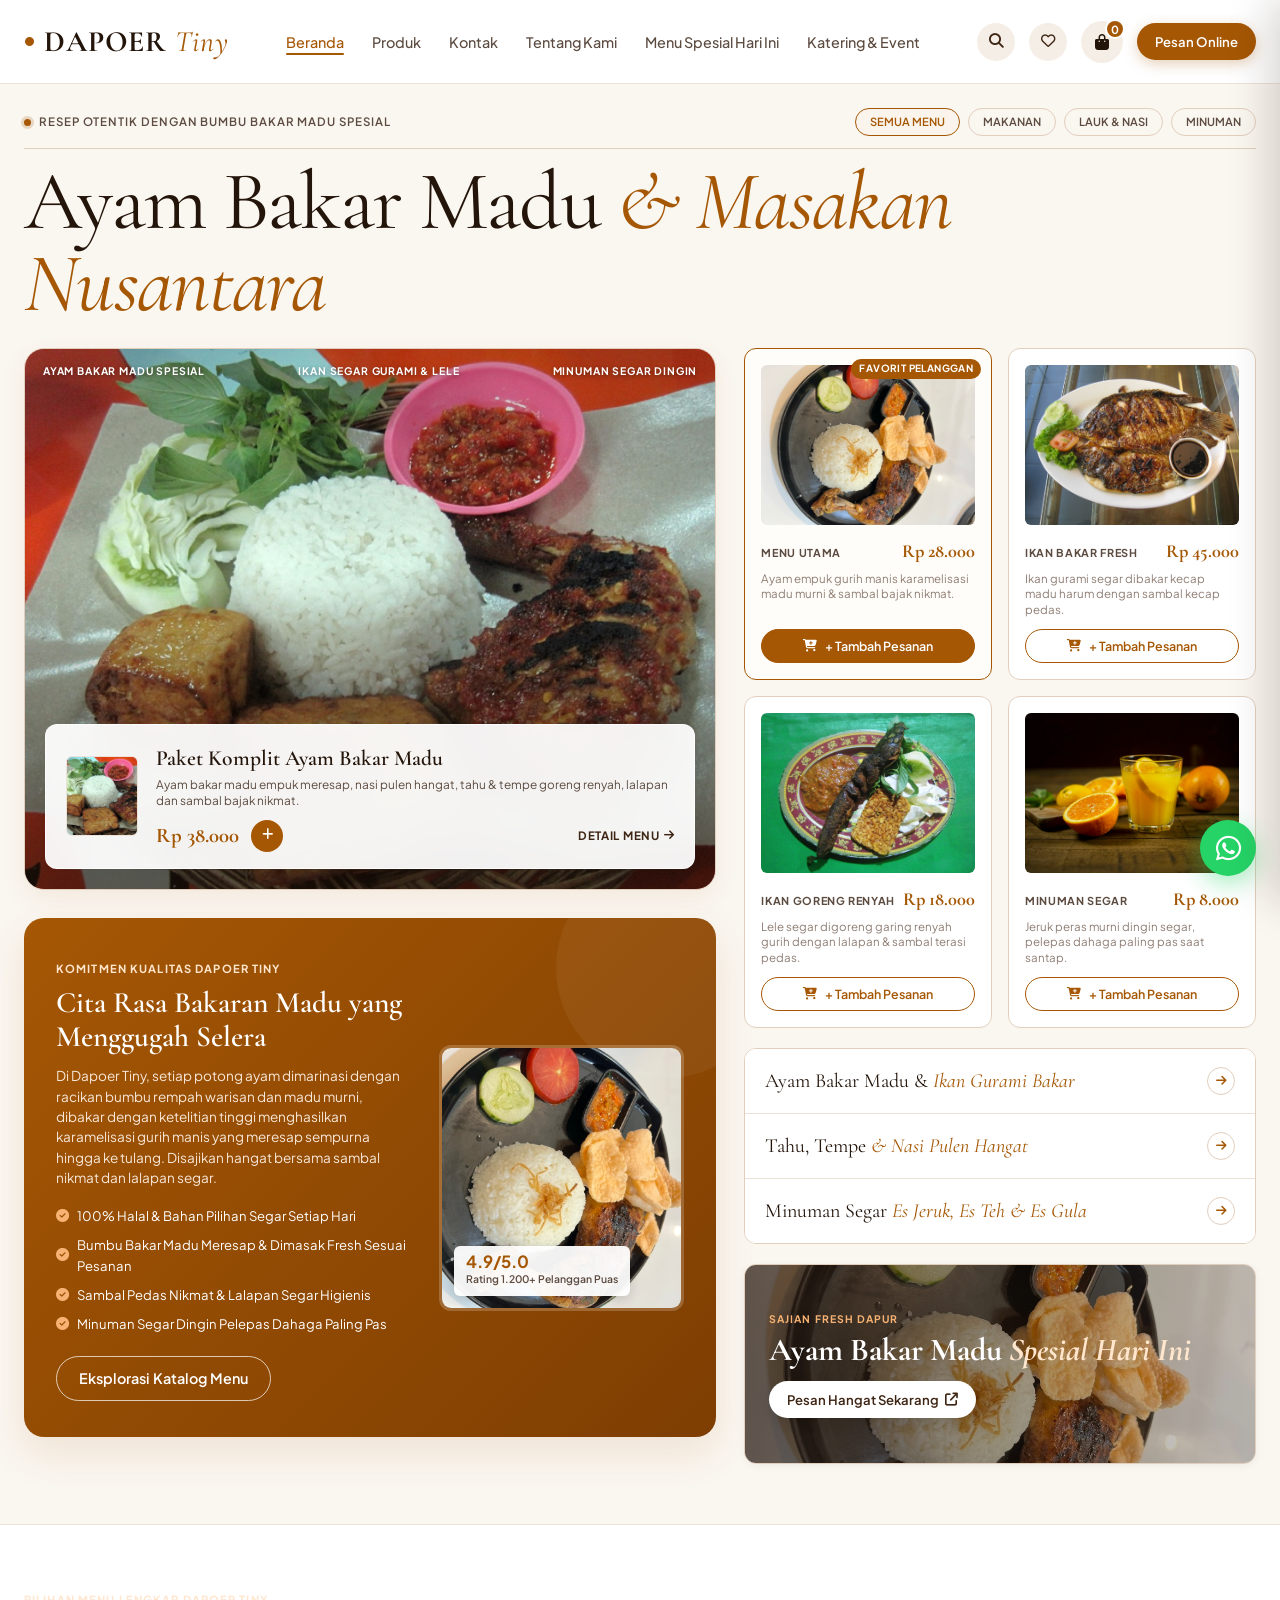
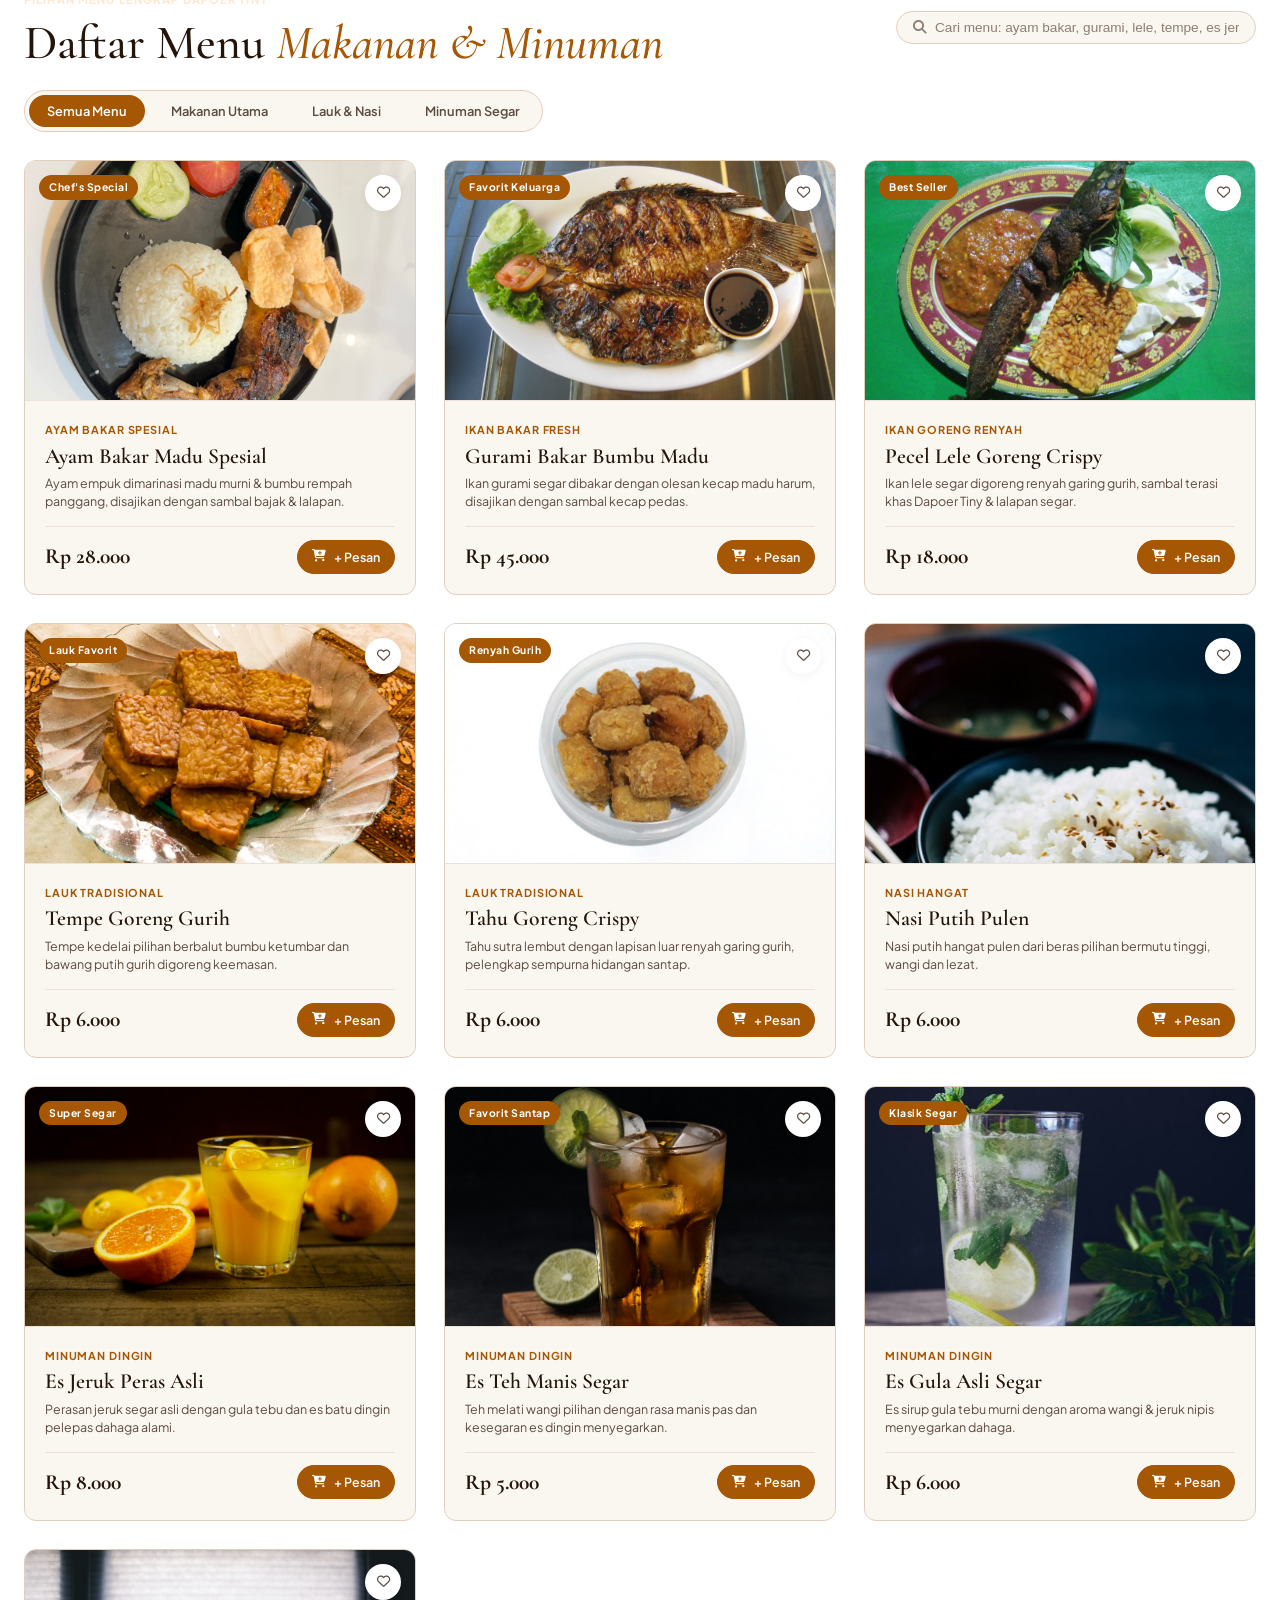
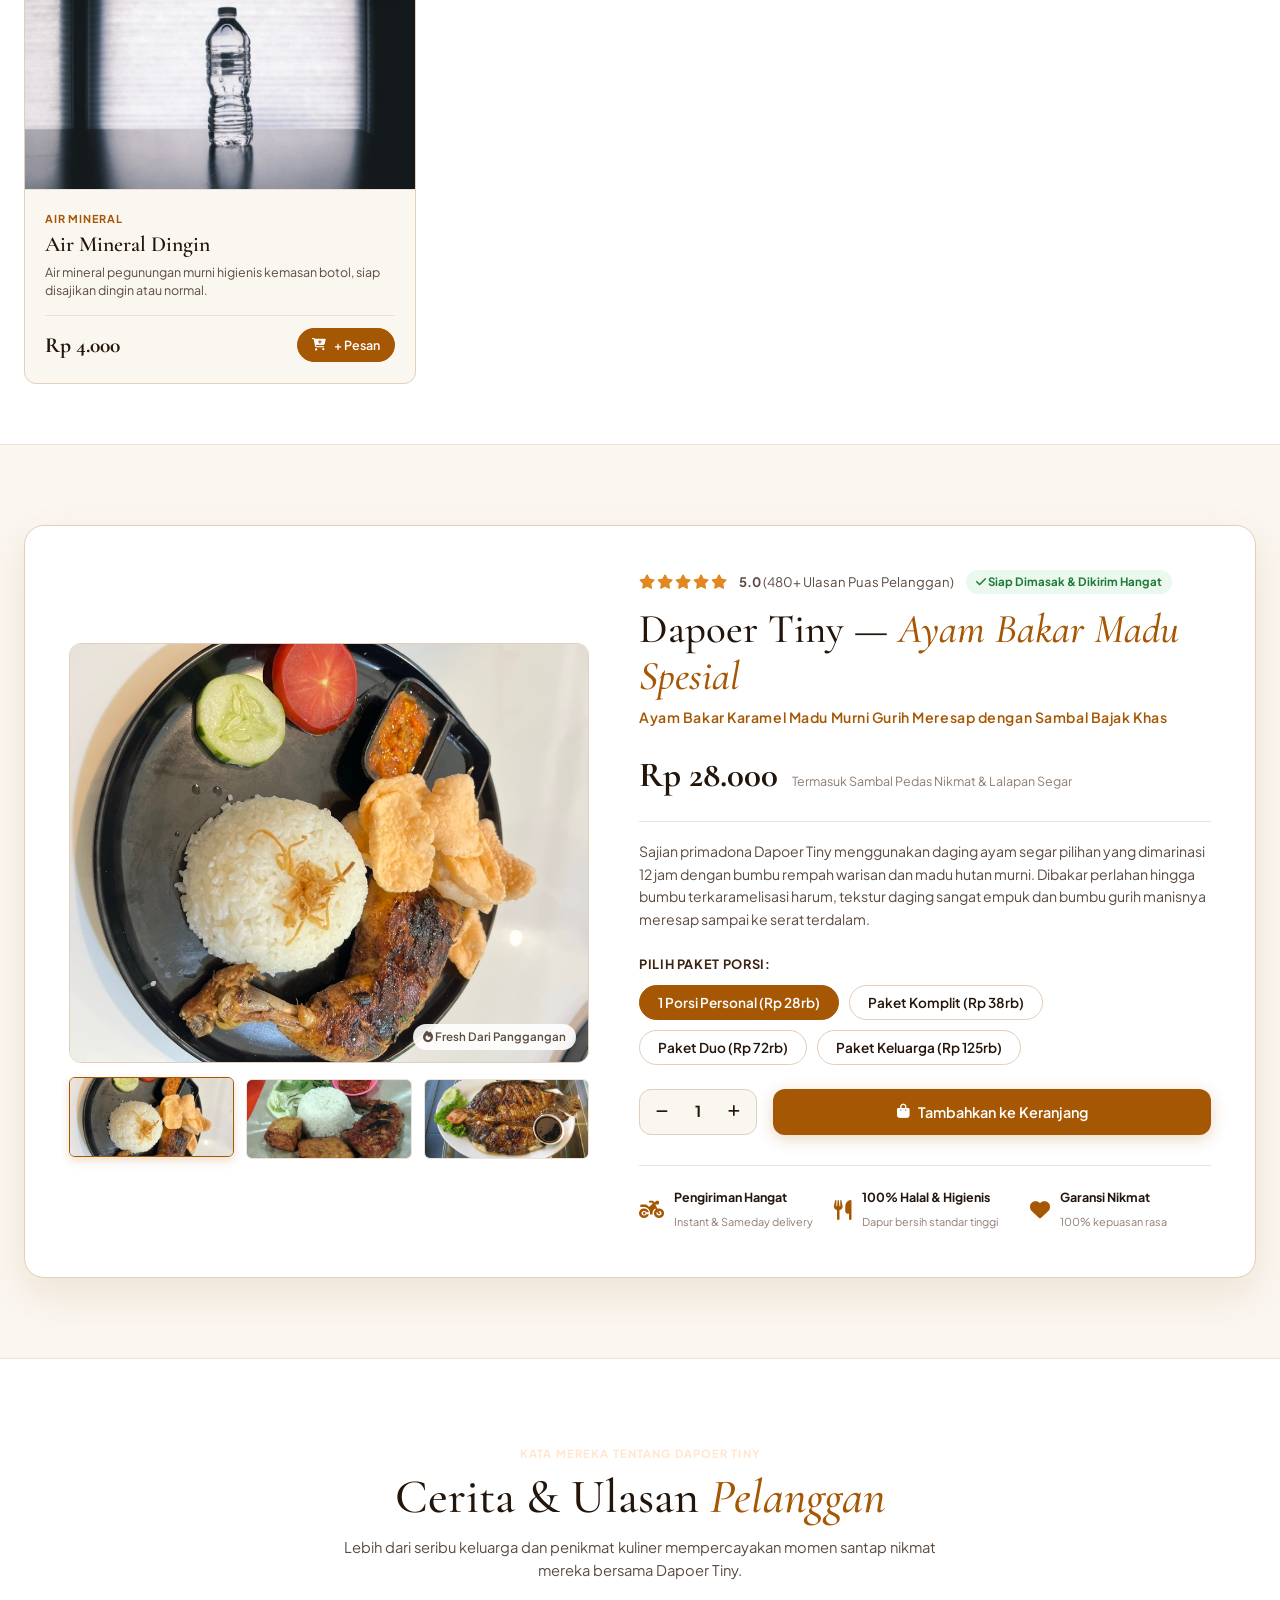
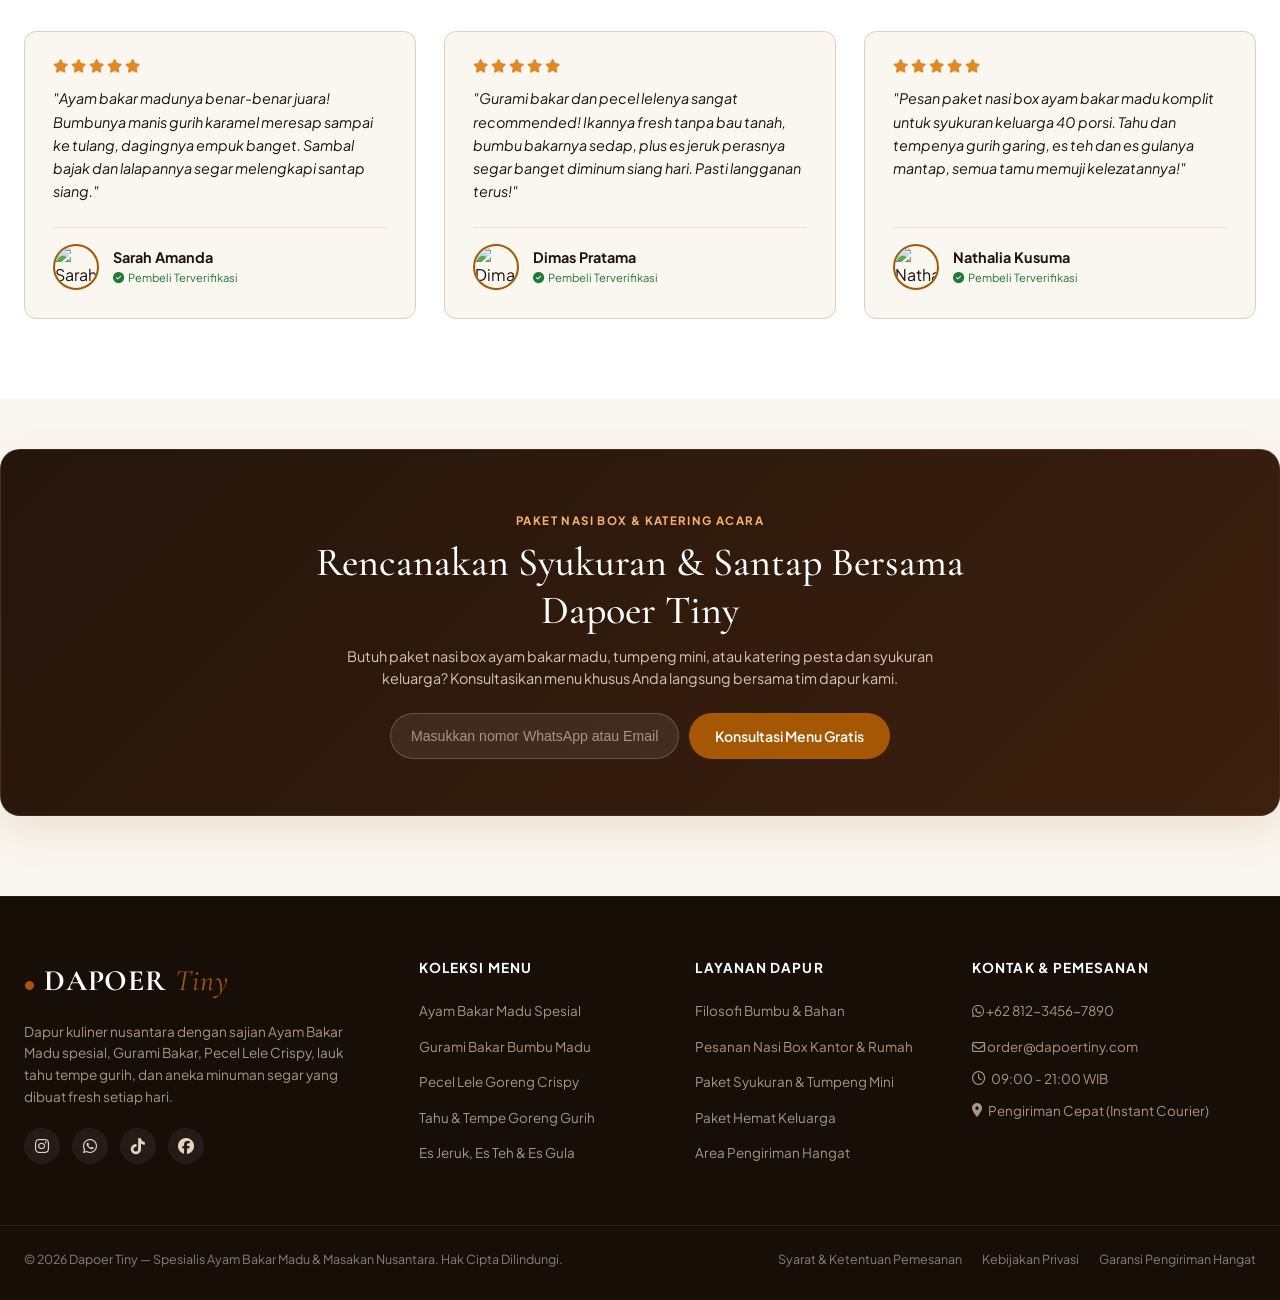
==== commit 5ffe1fe8: "Update index.html and script.js to reflect new menu items and pricing for Dapoer Tiny, including cha" ====
--- a/index.html
+++ b/index.html
@@ -3,8 +3,8 @@
 <head>
   <meta charset="UTF-8">
   <meta name="viewport" content="width=device-width, initial-scale=1.0">
-  <title>Dapoer Tiny — Artisan Culinary &amp; Kitchen</title>
-  <meta name="description" content="Dapoer Tiny: Sajian kuliner otentik, artisan sourdough, dan hidangan daging empuk panggang lambat dengan bahan segar pilihan diolah penuh cinta.">
+  <title>Dapoer Tiny — Spesialis Ayam Bakar Madu, Gurami, Lele &amp; Minuman Segar</title>
+  <meta name="description" content="Dapoer Tiny: Sajian istimewa Ayam Bakar Madu, Gurami Bakar, Pecel Lele Crispy, Tempe, Tahu, Nasi Putih hangat, serta Minuman Segar Es Jeruk, Es Teh, Es Gula & Air Mineral.">
   <link rel="icon" type="image/svg+xml" href="data:image/svg+xml,<svg xmlns='http://www.w3.org/2000/svg' viewBox='0 0 100 100'><circle cx='50' cy='50' r='45' fill='%23A55704'/><text x='50' y='65' font-size='42' font-family='serif' fill='white' text-anchor='middle'>D</text></svg>">
 
   <!-- Google Fonts: Cormorant Garamond &amp; Plus Jakarta Sans -->
@@ -18,28 +18,6 @@
 </head>
 <body>
 
-  <!-- Top Announcement / Contact Bar -->
-  <header class="top-header">
-    <div class="container top-header-inner">
-      <div class="contact-info">
-        <a href="mailto:order@dapoertiny.com" class="contact-link">
-          <i class="fa-regular fa-envelope"></i> order@dapoertiny.com
-        </a>
-        <span class="divider-dot">•</span>
-        <a href="https://wa.me/628123456789" class="contact-link" target="_blank" rel="noopener">
-          <i class="fa-brands fa-whatsapp"></i> +62 812-3456-7890 (WhatsApp)
-        </a>
-      </div>
-      <div class="top-tagline">
-        <span class="tagline-marquee"><i class="fa-solid fa-wheat-awn"></i> 100% BAHAN ORGANIK PILIHAN • FRESHLY BAKED &amp; SLOW-COOKED SETIAP HARI</span>
-      </div>
-      <div class="top-actions">
-        <span class="pill-badge active">MAIN DISH</span>
-        <span class="pill-badge">ARTISAN BAKERY</span>
-        <span class="pill-badge">DESSERT</span>
-      </div>
-    </div>
-  </header>
 
   <!-- Main Sticky Navigation -->
   <nav class="main-nav" id="mainNavbar">
@@ -53,10 +31,10 @@
       <!-- Desktop Nav Links -->
       <ul class="nav-links">
         <li><a href="#hero" class="nav-link active">Beranda</a></li>
-        <li><a href="#menu" class="nav-link">Koleksi Menu</a></li>
-        <li><a href="#philosophy" class="nav-link">Keunggulan Rasa</a></li>
+        <li><a href="#menu" class="nav-link">Produk</a></li>
+        <li><a href="#kontak" class="nav-link">Kontak</a></li>
+        <li><a href="#philosophy" class="nav-link">Tentang Kami</a></li>
         <li><a href="#spotlight" class="nav-link">Menu Spesial Hari Ini</a></li>
-        <li><a href="#reviews" class="nav-link">Ulasan Pembeli</a></li>
         <li><a href="#catering" class="nav-link">Katering &amp; Event</a></li>
       </ul>
 
@@ -87,10 +65,10 @@
     <div class="mobile-menu-drawer" id="mobileDrawer">
       <ul class="mobile-nav-links">
         <li><a href="#hero" class="mobile-link">Beranda</a></li>
-        <li><a href="#menu" class="mobile-link">Koleksi Menu Lengkap</a></li>
-        <li><a href="#philosophy" class="mobile-link">Keunggulan Rasa &amp; Bahan</a></li>
+        <li><a href="#menu" class="mobile-link">Produk</a></li>
+        <li><a href="#kontak" class="mobile-link">Kontak</a></li>
+        <li><a href="#philosophy" class="mobile-link">Tentang Kami</a></li>
         <li><a href="#spotlight" class="mobile-link">Menu Spesial Chef</a></li>
-        <li><a href="#reviews" class="mobile-link">Ulasan Pelanggan</a></li>
         <li><a href="#catering" class="mobile-link">Katering Acara &amp; Pesta</a></li>
       </ul>
       <div class="mobile-drawer-footer">
@@ -109,18 +87,19 @@
       <div class="hero-top-row reveal-on-scroll">
         <div class="notice-badge">
           <span class="pulse-dot"></span>
-          RESEP OTENTIK RUMAHAN DENGAN SENTUHAN GOURMET MODERN
+          RESEP OTENTIK DENGAN BUMBU BAKAR MADU SPESIAL
         </div>
         <div class="quick-category-pills">
-          <a href="#menu" class="cat-pill active">DISHES</a>
-          <a href="#menu" class="cat-pill">BAKERY</a>
-          <a href="#menu" class="cat-pill">PASTRY</a>
+          <a href="#menu" class="cat-pill active" onclick="filterByCategory('all')">SEMUA MENU</a>
+          <a href="#menu" class="cat-pill" onclick="filterByCategory('makanan')">MAKANAN</a>
+          <a href="#menu" class="cat-pill" onclick="filterByCategory('pelengkap')">LAUK &amp; NASI</a>
+          <a href="#menu" class="cat-pill" onclick="filterByCategory('minuman')">MINUMAN</a>
         </div>
       </div>
 
       <!-- Main Editorial Headline -->
       <div class="hero-main-title reveal-on-scroll">
-        <h1>Artisan Food <i>Kitchen</i></h1>
+        <h1>Ayam Bakar Madu <i>&amp; Masakan Nusantara</i></h1>
       </div>
 
       <!-- Split Layout Grid: Left Feature Card + Right Mini Menu Cards -->
@@ -129,35 +108,35 @@
         <!-- LEFT COLUMN: Main Feature Feast + Brown Accent Card -->
         <div class="hero-left-col reveal-on-scroll">
 
-          <!-- Big Visual Card with Feast Photo &amp; Floating Product Widget -->
+          <!-- Big Visual Card with Feast Photo & Floating Product Widget -->
           <div class="hero-featured-card">
             <!-- Ticker Sub-headers -->
             <div class="card-ticker">
-              <span>RESEP RAHASIA WARISAN</span>
-              <span>BAHAN ORGANIK SEGAR PILIHAN</span>
-              <span>DIBUAT HANGAT SETIAP PESANAN</span>
+              <span>AYAM BAKAR MADU SPESIAL</span>
+              <span>IKAN SEGAR GURAMI &amp; LELE</span>
+              <span>MINUMAN SEGAR DINGIN</span>
             </div>
 
             <!-- Food Visual Container -->
             <div class="model-image-container">
-              <img src="https://images.unsplash.com/photo-1504674900247-0877df9cc836?auto=format&amp;fit=crop&amp;w=1200&amp;q=80" alt="Dapoer Tiny Gourmet Feast" class="hero-model-img">
+              <img src="images/paket_komplit.jpg" alt="Paket Komplit Ayam Bakar Madu Dapoer Tiny" class="hero-model-img">
               <div class="image-gradient-overlay"></div>
             </div>
 
             <!-- Floating Overlay Dish Card (Bottom Left) -->
             <div class="floating-product-card">
               <div class="floating-bottle-thumb">
-                <img src="https://images.unsplash.com/photo-1546069901-ba9599a7e63c?auto=format&amp;fit=crop&amp;w=260&amp;q=80" alt="Gourmet Bowl Dapoer Tiny">
+                <img src="images/paket_komplit.jpg" alt="Paket Komplit Ayam Bakar Madu">
               </div>
               <div class="floating-content">
-                <h4>Signature Warm Nourish Bowl</h4>
-                <p>Kombinasi protein panggang rempah pilihan, quinoa organik, alpukat segar &amp; saus wijen sangrai khas Dapoer Tiny.</p>
+                <h4>Paket Komplit Ayam Bakar Madu</h4>
+                <p>Ayam bakar madu empuk meresap, nasi pulen hangat, tahu &amp; tempe goreng renyah, lalapan dan sambal bajak nikmat.</p>
                 <div class="floating-bottom-row">
-                  <span class="product-price">Rp 85.000</span>
-                  <button type="button" class="btn-circle-action" onclick="addToCartItem({id: 'hero-1', name: 'Signature Warm Nourish Bowl', price: 85000, image: 'https://images.unsplash.com/photo-1546069901-ba9599a7e63c?auto=format&amp;fit=crop&amp;w=260&amp;q=80'})" title="Tambah ke Pesanan" aria-label="Tambah Signature Warm Nourish Bowl ke keranjang">
+                  <span class="product-price">Rp 38.000</span>
+                  <button type="button" class="btn-circle-action" onclick="addToCartItem({id: 'paket-komplit-hero', name: 'Paket Komplit Ayam Bakar Madu', price: 38000, image: 'images/paket_komplit.jpg'})" title="Tambah ke Pesanan" aria-label="Tambah Paket Komplit Ayam Bakar Madu ke keranjang">
                     <i class="fa-solid fa-plus"></i>
                   </button>
-                  <button type="button" class="explore-pill" onclick="openQuickView({id: 'hero-1', name: 'Signature Warm Nourish Bowl', price: 85000, category: 'Mains', desc: 'Kombinasi protein panggang rempah pilihan, quinoa organik, alpukat segar, brokoli kukus renyah, edamame manis, dan siraman saus wijen sangrai racikan otentik dapur kami.', image: 'https://images.unsplash.com/photo-1546069901-ba9599a7e63c?auto=format&amp;fit=crop&amp;w=600&amp;q=80'})">
+                  <button type="button" class="explore-pill" onclick="openQuickView({id: 'paket-komplit-hero', name: 'Paket Komplit Ayam Bakar Madu', price: 38000, category: 'Makanan Utama', desc: 'Sajian lengkap favorit keluarga: 1 potong ayam bakar madu empuk lezat, seporsi nasi putih pulen hangat, tahu dan tempe goreng renyah, lalapan segar timun &amp; kemangi, serta sambal terasi pedas manis spesial.', image: 'images/paket_komplit.jpg'})">
                     DETAIL MENU <i class="fa-solid fa-arrow-right"></i>
                   </button>
                 </div>
@@ -169,23 +148,23 @@
           <div class="skincare-brown-card" id="philosophy">
             <div class="skincare-text">
               <span class="badge-sub">KOMITMEN KUALITAS DAPOER TINY</span>
-              <h2>Cita Rasa Hangat Yang Menghidupkan Suasana Rumah</h2>
-              <p>Di Dapoer Tiny, setiap hidangan dimasak dari hati dengan bahan baku pilihan terbaik tanpa MSG berlebihan, tanpa pewarna buatan, dan tanpa pengawet. Kami menghadirkan aroma dan kehangatan sejati langsung ke meja makan Anda.</p>
+              <h2>Cita Rasa Bakaran Madu yang Menggugah Selera</h2>
+              <p>Di Dapoer Tiny, setiap potong ayam dimarinasi dengan racikan bumbu rempah warisan dan madu murni, dibakar dengan ketelitian tinggi menghasilkan karamelisasi gurih manis yang meresap sempurna hingga ke tulang. Disajikan hangat bersama sambal nikmat dan lalapan segar.</p>
 
               <ul class="benefit-list">
-                <li><i class="fa-solid fa-circle-check"></i> 100% Halal &amp; Bahan Segar Pilihan Petani Lokal</li>
-                <li><i class="fa-solid fa-circle-check"></i> Slow-cooked &amp; Baked Fresh Sesuai Pesanan</li>
-                <li><i class="fa-solid fa-circle-check"></i> Kemasan Food-Grade Ramah Lingkungan &amp; Higienis</li>
-                <li><i class="fa-solid fa-circle-check"></i> Garansi Citarasa Lezat Sampai ke Tangan Anda</li>
+                <li><i class="fa-solid fa-circle-check"></i> 100% Halal &amp; Bahan Pilihan Segar Setiap Hari</li>
+                <li><i class="fa-solid fa-circle-check"></i> Bumbu Bakar Madu Meresap &amp; Dimasak Fresh Sesuai Pesanan</li>
+                <li><i class="fa-solid fa-circle-check"></i> Sambal Pedas Nikmat &amp; Lalapan Segar Higienis</li>
+                <li><i class="fa-solid fa-circle-check"></i> Minuman Segar Dingin Pelepas Dahaga Paling Pas</li>
               </ul>
 
               <a href="#menu" class="btn btn-outline-white">Eksplorasi Katalog Menu</a>
             </div>
             <div class="skincare-photo">
-              <img src="https://images.unsplash.com/photo-1555396273-367ea4eb4db5?auto=format&amp;fit=crop&amp;w=600&amp;q=80" alt="Chef Plating Gourmet Dish">
+              <img src="images/ayam_bakar_madu.jpg" alt="Ayam Bakar Madu Dapoer Tiny">
               <div class="photo-badge">
                 <strong>4.9/5.0</strong>
-                <span>Rating 1.200+ Pelanggan Setia</span>
+                <span>Rating 1.200+ Pelanggan Puas</span>
               </div>
             </div>
           </div>
@@ -202,14 +181,14 @@
             <div class="mini-prod-card highlight-card">
               <div class="badge-tag">Favorit Pelanggan</div>
               <div class="prod-img-box">
-                <img src="https://images.unsplash.com/photo-1544025162-d76694265947?auto=format&amp;fit=crop&amp;w=400&amp;q=80" alt="Slow-Cooked Herb Ribs">
+                <img src="images/ayam_bakar_madu.jpg" alt="Ayam Bakar Madu Spesial">
               </div>
               <div class="mini-prod-info">
-                <span class="brand-tag">SIGNATURE MAINS</span>
-                <span class="prod-price">Rp 145.000</span>
-              </div>
-              <p class="prod-desc">Daging panggang rempah empuk dengan siraman glazuur madu karamel.</p>
-              <button type="button" class="btn btn-brown-sm w-100" onclick="addToCartItem({id: 'mini-1', name: 'Slow-Cooked Herb Ribs', price: 145000, image: 'https://images.unsplash.com/photo-1544025162-d76694265947?auto=format&amp;fit=crop&amp;w=400&amp;q=80'})">
+                <span class="brand-tag">MENU UTAMA</span>
+                <span class="prod-price">Rp 28.000</span>
+              </div>
+              <p class="prod-desc">Ayam empuk gurih manis karamelisasi madu murni &amp; sambal bajak nikmat.</p>
+              <button type="button" class="btn btn-brown-sm w-100" onclick="addToCartItem({id: 'mini-ayam-bakar', name: 'Ayam Bakar Madu Spesial', price: 28000, image: 'images/ayam_bakar_madu.jpg'})">
                 <i class="fa-solid fa-cart-plus"></i> + Tambah Pesanan
               </button>
             </div>
@@ -217,14 +196,14 @@
             <!-- Card 2 -->
             <div class="mini-prod-card">
               <div class="prod-img-box">
-                <img src="https://images.unsplash.com/photo-1551183053-bf91a1d81141?auto=format&amp;fit=crop&amp;w=400&amp;q=80" alt="Creamy Truffle Pasta">
+                <img src="images/gurami_bakar.jpg" alt="Gurami Bakar Bumbu Madu">
               </div>
               <div class="mini-prod-info">
-                <span class="brand-tag">PASTA SPECIALTY</span>
-                <span class="prod-price">Rp 78.000</span>
-              </div>
-              <p class="prod-desc">Pasta buatan tangan dengan saus krim truffle harum &amp; keju parmesan asli.</p>
-              <button type="button" class="btn btn-outline-sm w-100" onclick="addToCartItem({id: 'mini-2', name: 'Creamy Truffle Pasta', price: 78000, image: 'https://images.unsplash.com/photo-1551183053-bf91a1d81141?auto=format&amp;fit=crop&amp;w=400&amp;q=80'})">
+                <span class="brand-tag">IKAN BAKAR FRESH</span>
+                <span class="prod-price">Rp 45.000</span>
+              </div>
+              <p class="prod-desc">Ikan gurami segar dibakar kecap madu harum dengan sambal kecap pedas.</p>
+              <button type="button" class="btn btn-outline-sm w-100" onclick="addToCartItem({id: 'mini-gurami-bakar', name: 'Gurami Bakar Bumbu Madu', price: 45000, image: 'images/gurami_bakar.jpg'})">
                 <i class="fa-solid fa-cart-plus"></i> + Tambah Pesanan
               </button>
             </div>
@@ -232,14 +211,14 @@
             <!-- Card 3 -->
             <div class="mini-prod-card">
               <div class="prod-img-box">
-                <img src="https://images.unsplash.com/photo-1509440159596-0249088772ff?auto=format&amp;fit=crop&amp;w=400&amp;q=80" alt="Artisan Sourdough Loaf">
+                <img src="images/pecel_lele.jpg" alt="Pecel Lele Goreng Crispy">
               </div>
               <div class="mini-prod-info">
-                <span class="brand-tag">ARTISAN BAKERY</span>
-                <span class="prod-price">Rp 48.000</span>
-              </div>
-              <p class="prod-desc">Roti sourdough fermentasi alami 36 jam, renyah di luar, lembut kenyal di dalam.</p>
-              <button type="button" class="btn btn-outline-sm w-100" onclick="addToCartItem({id: 'mini-3', name: 'Artisan Sourdough Loaf', price: 48000, image: 'https://images.unsplash.com/photo-1509440159596-0249088772ff?auto=format&amp;fit=crop&amp;w=400&amp;q=80'})">
+                <span class="brand-tag">IKAN GORENG RENYAH</span>
+                <span class="prod-price">Rp 18.000</span>
+              </div>
+              <p class="prod-desc">Lele segar digoreng garing renyah gurih dengan lalapan &amp; sambal terasi pedas.</p>
+              <button type="button" class="btn btn-outline-sm w-100" onclick="addToCartItem({id: 'mini-pecel-lele', name: 'Pecel Lele Goreng Crispy', price: 18000, image: 'images/pecel_lele.jpg'})">
                 <i class="fa-solid fa-cart-plus"></i> + Tambah Pesanan
               </button>
             </div>
@@ -247,14 +226,14 @@
             <!-- Card 4 -->
             <div class="mini-prod-card">
               <div class="prod-img-box">
-                <img src="https://images.unsplash.com/photo-1509722747041-616f39b57569?auto=format&amp;fit=crop&amp;w=400&amp;q=80" alt="Cinnamon Butter Pastry">
+                <img src="images/es_jeruk.jpg" alt="Es Jeruk Peras Asli">
               </div>
               <div class="mini-prod-info">
-                <span class="brand-tag">SWEET PASTRY</span>
-                <span class="prod-price">Rp 35.000</span>
-              </div>
-              <p class="prod-desc">Pastry gulung mentega New Zealand dengan aroma kayu manis aromatik.</p>
-              <button type="button" class="btn btn-outline-sm w-100" onclick="addToCartItem({id: 'mini-4', name: 'Cinnamon Butter Pastry', price: 35000, image: 'https://images.unsplash.com/photo-1509722747041-616f39b57569?auto=format&amp;fit=crop&amp;w=400&amp;q=80'})">
+                <span class="brand-tag">MINUMAN SEGAR</span>
+                <span class="prod-price">Rp 8.000</span>
+              </div>
+              <p class="prod-desc">Jeruk peras murni dingin segar, pelepas dahaga paling pas saat santap.</p>
+              <button type="button" class="btn btn-outline-sm w-100" onclick="addToCartItem({id: 'mini-es-jeruk', name: 'Es Jeruk Peras Asli', price: 8000, image: 'images/es_jeruk.jpg'})">
                 <i class="fa-solid fa-cart-plus"></i> + Tambah Pesanan
               </button>
             </div>
@@ -263,27 +242,27 @@
 
           <!-- Category Accordion Box -->
           <div class="category-accordion-box">
-            <a href="#menu" class="acc-row" onclick="filterByCategory('bakery')">
-              <span class="acc-title">Artisan Sourdough &amp; <i>Bakery</i></span>
+            <a href="#menu" class="acc-row" onclick="filterByCategory('makanan')">
+              <span class="acc-title">Ayam Bakar Madu &amp; <i>Ikan Gurami Bakar</i></span>
               <span class="acc-action"><i class="fa-solid fa-arrow-right"></i></span>
             </a>
-            <a href="#menu" class="acc-row" onclick="filterByCategory('mains')">
-              <span class="acc-title">Slow-Cooked <i>Gourmet Dishes</i></span>
+            <a href="#menu" class="acc-row" onclick="filterByCategory('pelengkap')">
+              <span class="acc-title">Tahu, Tempe <i>&amp; Nasi Pulen Hangat</i></span>
               <span class="acc-action"><i class="fa-solid fa-arrow-right"></i></span>
             </a>
-            <a href="#catering" class="acc-row">
-              <span class="acc-title">Family Feast <i>&amp; Custom Catering</i></span>
+            <a href="#menu" class="acc-row" onclick="filterByCategory('minuman')">
+              <span class="acc-title">Minuman Segar <i>Es Jeruk, Es Teh &amp; Es Gula</i></span>
               <span class="acc-action"><i class="fa-solid fa-arrow-right"></i></span>
             </a>
           </div>
 
-          <!-- Hand &amp; Artisan Kitchen Banner -->
+          <!-- Kitchen Banner -->
           <div class="body-shampoo-banner">
-            <img src="https://images.unsplash.com/photo-1556911220-e15b29be8c8f?auto=format&amp;fit=crop&amp;w=900&amp;q=80" alt="Artisan Hand Kneaded Dough" class="banner-bg-img">
+            <img src="images/ayam_bakar_madu.jpg" alt="Ayam Bakar Madu Fresh" class="banner-bg-img">
             <div class="banner-content">
-              <span class="micro-badge">FRESH FROM OUR OVEN</span>
-              <h3>Artisan <i>Pastry &amp; Loaf</i></h3>
-              <a href="#menu" class="btn btn-white-pill">Pesan Fresh Hari Ini <i class="fa-solid fa-arrow-up-right-from-square"></i></a>
+              <span class="micro-badge">SAJIAN FRESH DAPUR</span>
+              <h3>Ayam Bakar Madu <i>Spesial Hari Ini</i></h3>
+              <a href="#menu" class="btn btn-white-pill">Pesan Hangat Sekarang <i class="fa-solid fa-arrow-up-right-from-square"></i></a>
             </div>
           </div>
 
@@ -301,15 +280,15 @@
       <!-- Section Header -->
       <div class="section-header reveal-on-scroll">
         <div>
-          <span class="badge-sub">PILIHAN TERBAIK DAPOER TINY</span>
-          <h2 class="section-title">Menu <i>Collection</i></h2>
+          <span class="badge-sub">PILIHAN MENU LENGKAP DAPOER TINY</span>
+          <h2 class="section-title">Daftar Menu <i>Makanan &amp; Minuman</i></h2>
         </div>
 
         <!-- Live Search Bar -->
         <div class="search-filter-wrap">
           <div class="menu-search-box">
             <i class="fa-solid fa-magnifying-glass search-icon"></i>
-            <input type="text" id="menuSearchInput" placeholder="Cari nama menu, misal: sirloin, croissant, truffle..." class="search-input">
+            <input type="text" id="menuSearchInput" placeholder="Cari menu: ayam bakar, gurami, lele, tempe, es jeruk, es teh..." class="search-input">
             <button type="button" class="clear-search-btn" id="clearSearchBtn" title="Hapus pencarian" aria-label="Hapus pencarian"><i class="fa-solid fa-xmark"></i></button>
           </div>
         </div>
@@ -317,160 +296,260 @@
         <!-- Filter Category Tabs -->
         <div class="filter-tabs">
           <button type="button" class="filter-btn active" data-filter="all">Semua Menu</button>
-          <button type="button" class="filter-btn" data-filter="mains">Main Course</button>
-          <button type="button" class="filter-btn" data-filter="bakery">Bakery &amp; Pastry</button>
-          <button type="button" class="filter-btn" data-filter="dessert">Dessert</button>
+          <button type="button" class="filter-btn" data-filter="makanan">Makanan Utama</button>
+          <button type="button" class="filter-btn" data-filter="pelengkap">Lauk &amp; Nasi</button>
+          <button type="button" class="filter-btn" data-filter="minuman">Minuman Segar</button>
         </div>
       </div>
 
       <!-- Live Search Status Indicator -->
       <div class="search-results-info" id="searchResultsInfo"></div>
 
-      <!-- 6-Product Menu Grid -->
+      <!-- Menu Grid: 10 Items -->
       <div class="products-grid" id="menuGrid">
 
-        <!-- Menu Item 1 -->
-        <div class="product-card" data-category="mains" data-name="herb roasted beef sirloin daging sapi">
+        <!-- Menu Item 1: Ayam Bakar Madu -->
+        <div class="product-card" data-category="makanan" data-name="ayam bakar madu lezat gurih manis empuk sambal bajak lalapan lauk utama">
           <div class="prod-badge">Chef's Special</div>
           <div class="prod-img-wrap">
-            <img src="https://images.unsplash.com/photo-1544025162-d76694265947?auto=format&amp;fit=crop&amp;w=600&amp;q=80" alt="Herb Roasted Beef Sirloin">
+            <img src="images/ayam_bakar_madu.jpg" alt="Ayam Bakar Madu Spesial">
             <div class="card-action-overlay">
-              <button type="button" class="quick-view-btn" onclick="openQuickView({id: 'menu-1', name: 'Herb Roasted Beef Sirloin', price: 155000, category: 'Main Course', desc: 'Daging sapi sirloin Australia kualitas tinggi dimarinasi 24 jam dengan daun rosemary segar, thyme, dan bumbu kaldu kaldu gurih yang dipanggang secara presisi.', image: 'https://images.unsplash.com/photo-1544025162-d76694265947?auto=format&amp;fit=crop&amp;w=600&amp;q=80'})" title="Lihat Cepat">
+              <button type="button" class="quick-view-btn" onclick="openQuickView({id: 'menu-ayam-bakar', name: 'Ayam Bakar Madu Spesial', price: 28000, category: 'Makanan Utama', desc: 'Ayam empuk dimarinasi 12 jam dengan bumbu rempah pilihan dan madu murni, dipanggang dengan karamelisasi gurih manis harum. Dilengkapi sambal bajak nikmat dan lalapan segar.', image: 'images/ayam_bakar_madu.jpg'})" title="Lihat Cepat">
                 <i class="fa-regular fa-eye"></i> Lihat Cepat
               </button>
             </div>
-            <button type="button" class="wishlist-btn" onclick="toggleWishlist(this, 'Herb Roasted Beef Sirloin')" title="Simpan ke Favorit" aria-label="Tambah atau hapus Herb Roasted Beef Sirloin dari favorit"><i class="fa-regular fa-heart"></i></button>
+            <button type="button" class="wishlist-btn" onclick="toggleWishlist(this, 'Ayam Bakar Madu Spesial')" title="Simpan ke Favorit" aria-label="Tambah Ayam Bakar Madu Spesial ke favorit"><i class="fa-regular fa-heart"></i></button>
           </div>
           <div class="product-body">
-            <span class="prod-subtitle">GOURMET MEAT</span>
-            <h3 class="prod-name">Herb Roasted Beef Sirloin</h3>
-            <p class="prod-meta">Daging sirloin pilihan dimasak lambat 12 jam dengan rosemary dan bumbu kaldu gurih.</p>
+            <span class="prod-subtitle">AYAM BAKAR SPESIAL</span>
+            <h3 class="prod-name">Ayam Bakar Madu Spesial</h3>
+            <p class="prod-meta">Ayam empuk dimarinasi madu murni &amp; bumbu rempah panggang, disajikan dengan sambal bajak &amp; lalapan.</p>
             <div class="product-footer">
-              <span class="price-val">Rp 155.000</span>
-              <button type="button" class="btn btn-brown-sm" onclick="addToCartItem({id: 'menu-1', name: 'Herb Roasted Beef Sirloin', price: 155000, image: 'https://images.unsplash.com/photo-1544025162-d76694265947?auto=format&amp;fit=crop&amp;w=600&amp;q=80'})">
+              <span class="price-val">Rp 28.000</span>
+              <button type="button" class="btn btn-brown-sm" onclick="addToCartItem({id: 'menu-ayam-bakar', name: 'Ayam Bakar Madu Spesial', price: 28000, image: 'images/ayam_bakar_madu.jpg'})">
                 <i class="fa-solid fa-cart-plus"></i> + Pesan
               </button>
             </div>
           </div>
         </div>
 
-        <!-- Menu Item 2 -->
-        <div class="product-card" data-category="mains" data-name="rosemary garlic roast chicken ayam panggang">
+        <!-- Menu Item 2: Gurami Bakar -->
+        <div class="product-card" data-category="makanan" data-name="gurami bakar bumbu madu kecap ikan segar sambal kecap cabe rawit">
+          <div class="prod-badge">Favorit Keluarga</div>
+          <div class="prod-img-wrap">
+            <img src="images/gurami_bakar.jpg" alt="Gurami Bakar Bumbu Madu">
+            <div class="card-action-overlay">
+              <button type="button" class="quick-view-btn" onclick="openQuickView({id: 'menu-gurami-bakar', name: 'Gurami Bakar Bumbu Madu', price: 45000, category: 'Makanan Utama', desc: 'Ikan gurami segar pilihan dibakar matang merata dengan olesan kecap manis madu dan rempah nusantara. Daging gurami lembut dan manis alami, disajikan dengan sambal kecap cabe rawit dan irisan tomat timun segar.', image: 'images/gurami_bakar.jpg'})" title="Lihat Cepat">
+                <i class="fa-regular fa-eye"></i> Lihat Cepat
+              </button>
+            </div>
+            <button type="button" class="wishlist-btn" onclick="toggleWishlist(this, 'Gurami Bakar Bumbu Madu')" title="Simpan ke Favorit" aria-label="Tambah Gurami Bakar Bumbu Madu ke favorit"><i class="fa-regular fa-heart"></i></button>
+          </div>
+          <div class="product-body">
+            <span class="prod-subtitle">IKAN BAKAR FRESH</span>
+            <h3 class="prod-name">Gurami Bakar Bumbu Madu</h3>
+            <p class="prod-meta">Ikan gurami segar dibakar dengan olesan kecap madu harum, disajikan dengan sambal kecap pedas.</p>
+            <div class="product-footer">
+              <span class="price-val">Rp 45.000</span>
+              <button type="button" class="btn btn-brown-sm" onclick="addToCartItem({id: 'menu-gurami-bakar', name: 'Gurami Bakar Bumbu Madu', price: 45000, image: 'images/gurami_bakar.jpg'})">
+                <i class="fa-solid fa-cart-plus"></i> + Pesan
+              </button>
+            </div>
+          </div>
+        </div>
+
+        <!-- Menu Item 3: Pecel Lele -->
+        <div class="product-card" data-category="makanan" data-name="pecel lele goreng crispy renyah ikan sambal terasi lalapan lamongan">
           <div class="prod-badge">Best Seller</div>
           <div class="prod-img-wrap">
-            <img src="https://images.unsplash.com/photo-1598103442097-8b74394b95c6?auto=format&amp;fit=crop&amp;w=600&amp;q=80" alt="Rosemary Garlic Roast Chicken">
+            <img src="images/pecel_lele.jpg" alt="Pecel Lele Goreng Crispy">
             <div class="card-action-overlay">
-              <button type="button" class="quick-view-btn" onclick="openQuickView({id: 'menu-2', name: 'Rosemary Garlic Roast Chicken', price: 120000, category: 'Main Course', desc: 'Ayam utuh pilihan dimarinasi dengan bawang putih sangrai, garam laut, butter perancis, dan rosemary segar. Daging juicy luar biasa lembut.', image: 'https://images.unsplash.com/photo-1598103442097-8b74394b95c6?auto=format&amp;fit=crop&amp;w=600&amp;q=80'})" title="Lihat Cepat">
+              <button type="button" class="quick-view-btn" onclick="openQuickView({id: 'menu-pecel-lele', name: 'Pecel Lele Goreng Crispy', price: 18000, category: 'Makanan Utama', desc: 'Ikan lele segar dimarinasi rempah tradisional lalu digoreng garing renyah hingga ke siripnya. Tekstur daging gurih lembut dengan sambal tomat terasi khas Dapoer Tiny dan lalapan kemangi segar.', image: 'images/pecel_lele.jpg'})" title="Lihat Cepat">
                 <i class="fa-regular fa-eye"></i> Lihat Cepat
               </button>
             </div>
-            <button type="button" class="wishlist-btn" onclick="toggleWishlist(this, 'Rosemary Garlic Roast Chicken')" title="Simpan ke Favorit" aria-label="Tambah atau hapus Rosemary Garlic Roast Chicken dari favorit"><i class="fa-regular fa-heart"></i></button>
+            <button type="button" class="wishlist-btn" onclick="toggleWishlist(this, 'Pecel Lele Goreng Crispy')" title="Simpan ke Favorit" aria-label="Tambah Pecel Lele Goreng Crispy ke favorit"><i class="fa-regular fa-heart"></i></button>
           </div>
           <div class="product-body">
-            <span class="prod-subtitle">SIGNATURE POULTRY</span>
-            <h3 class="prod-name">Rosemary Garlic Roast Chicken</h3>
-            <p class="prod-meta">Ayam panggang utuh bumbu bawang putih panggang, kulit keemasan renyah dan daging sangat juicy.</p>
+            <span class="prod-subtitle">IKAN GORENG RENYAH</span>
+            <h3 class="prod-name">Pecel Lele Goreng Crispy</h3>
+            <p class="prod-meta">Ikan lele segar digoreng renyah garing gurih, sambal terasi khas Dapoer Tiny &amp; lalapan segar.</p>
             <div class="product-footer">
-              <span class="price-val">Rp 120.000</span>
-              <button type="button" class="btn btn-brown-sm" onclick="addToCartItem({id: 'menu-2', name: 'Rosemary Garlic Roast Chicken', price: 120000, image: 'https://images.unsplash.com/photo-1598103442097-8b74394b95c6?auto=format&amp;fit=crop&amp;w=600&amp;q=80'})">
+              <span class="price-val">Rp 18.000</span>
+              <button type="button" class="btn btn-brown-sm" onclick="addToCartItem({id: 'menu-pecel-lele', name: 'Pecel Lele Goreng Crispy', price: 18000, image: 'images/pecel_lele.jpg'})">
                 <i class="fa-solid fa-cart-plus"></i> + Pesan
               </button>
             </div>
           </div>
         </div>
 
-        <!-- Menu Item 3 -->
-        <div class="product-card" data-category="mains" data-name="mushroom truffle fettuccine pasta creamy">
+        <!-- Menu Item 4: Tempe Goreng -->
+        <div class="product-card" data-category="pelengkap" data-name="tempe goreng gurih renyah kedelai lauk pauk mendoan bacem">
+          <div class="prod-badge">Lauk Favorit</div>
           <div class="prod-img-wrap">
-            <img src="https://images.unsplash.com/photo-1551183053-bf91a1d81141?auto=format&amp;fit=crop&amp;w=600&amp;q=80" alt="Creamy Mushroom Truffle Pasta">
+            <img src="images/tempe_goreng.jpg" alt="Tempe Goreng Gurih">
             <div class="card-action-overlay">
-              <button type="button" class="quick-view-btn" onclick="openQuickView({id: 'menu-3', name: 'Mushroom Truffle Fettuccine', price: 82000, category: 'Pasta Artisan', desc: 'Pasta fettuccine buatan tangan dengan saus krim lembut, potongan jamur portobello gurih, minyak truffle putih aromatik, dan limpahan parmesan.', image: 'https://images.unsplash.com/photo-1551183053-bf91a1d81141?auto=format&amp;fit=crop&amp;w=600&amp;q=80'})" title="Lihat Cepat">
+              <button type="button" class="quick-view-btn" onclick="openQuickView({id: 'menu-tempe-goreng', name: 'Tempe Goreng Gurih', price: 6000, category: 'Lauk & Nasi', desc: 'Tempe kedelai fermentasi alami berkualitas dipotong tebal dan dimarinasi bawang putih ketumbar sangrai, digoreng hangat dengan keemasan renyah di luar dan lembut di dalam.', image: 'images/tempe_goreng.jpg'})" title="Lihat Cepat">
                 <i class="fa-regular fa-eye"></i> Lihat Cepat
               </button>
             </div>
-            <button type="button" class="wishlist-btn" onclick="toggleWishlist(this, 'Mushroom Truffle Fettuccine')" title="Simpan ke Favorit" aria-label="Tambah atau hapus Mushroom Truffle Fettuccine dari favorit"><i class="fa-regular fa-heart"></i></button>
+            <button type="button" class="wishlist-btn" onclick="toggleWishlist(this, 'Tempe Goreng Gurih')" title="Simpan ke Favorit" aria-label="Tambah Tempe Goreng Gurih ke favorit"><i class="fa-regular fa-heart"></i></button>
           </div>
           <div class="product-body">
-            <span class="prod-subtitle">PASTA ARTISAN</span>
-            <h3 class="prod-name">Mushroom Truffle Fettuccine</h3>
-            <p class="prod-meta">Fettuccine fresh dengan jamur champignon, sentuhan minyak truffle putih dan parutan Grana Padano.</p>
+            <span class="prod-subtitle">LAUK TRADISIONAL</span>
+            <h3 class="prod-name">Tempe Goreng Gurih</h3>
+            <p class="prod-meta">Tempe kedelai pilihan berbalut bumbu ketumbar dan bawang putih gurih digoreng keemasan.</p>
             <div class="product-footer">
-              <span class="price-val">Rp 82.000</span>
-              <button type="button" class="btn btn-brown-sm" onclick="addToCartItem({id: 'menu-3', name: 'Mushroom Truffle Fettuccine', price: 82000, image: 'https://images.unsplash.com/photo-1551183053-bf91a1d81141?auto=format&amp;fit=crop&amp;w=600&amp;q=80'})">
+              <span class="price-val">Rp 6.000</span>
+              <button type="button" class="btn btn-brown-sm" onclick="addToCartItem({id: 'menu-tempe-goreng', name: 'Tempe Goreng Gurih', price: 6000, image: 'images/tempe_goreng.jpg'})">
                 <i class="fa-solid fa-cart-plus"></i> + Pesan
               </button>
             </div>
           </div>
         </div>
 
-        <!-- Menu Item 4 -->
-        <div class="product-card" data-category="bakery" data-name="country sourdough boule roti gandum ragi">
-          <div class="prod-badge discount">Diskon 10%</div>
+        <!-- Menu Item 5: Tahu Goreng Crispy -->
+        <div class="product-card" data-category="pelengkap" data-name="tahu goreng crispy renyah lembut lauk pauk camilan">
+          <div class="prod-badge">Renyah Gurih</div>
           <div class="prod-img-wrap">
-            <img src="https://images.unsplash.com/photo-1509440159596-0249088772ff?auto=format&amp;fit=crop&amp;w=600&amp;q=80" alt="Country Sourdough Bread">
+            <img src="images/tahu_goreng.jpg" alt="Tahu Goreng Crispy">
             <div class="card-action-overlay">
-              <button type="button" class="quick-view-btn" onclick="openQuickView({id: 'menu-4', name: 'Country Sourdough Boule', price: 49500, category: 'Bakery', desc: 'Roti sourdough fermentasi lambat 36 jam menggunakan ragi liar alami. Tanpa bahan kimia, tanpa pengawet. Tekstur luar renyah berkarakter.', image: 'https://images.unsplash.com/photo-1509440159596-0249088772ff?auto=format&amp;fit=crop&amp;w=600&amp;q=80'})" title="Lihat Cepat">
+              <button type="button" class="quick-view-btn" onclick="openQuickView({id: 'menu-tahu-goreng', name: 'Tahu Goreng Crispy', price: 6000, category: 'Lauk & Nasi', desc: 'Tahu sutra segar bertekstur luar garing renyah dengan bagian dalam yang lembut gurih lumer di mulut. Sangat nikmat dicocol sambal atau cabai rawit.', image: 'images/tahu_goreng.jpg'})" title="Lihat Cepat">
                 <i class="fa-regular fa-eye"></i> Lihat Cepat
               </button>
             </div>
-            <button type="button" class="wishlist-btn" onclick="toggleWishlist(this, 'Country Sourdough Boule')" title="Simpan ke Favorit" aria-label="Tambah atau hapus Country Sourdough Boule dari favorit"><i class="fa-regular fa-heart"></i></button>
+            <button type="button" class="wishlist-btn" onclick="toggleWishlist(this, 'Tahu Goreng Crispy')" title="Simpan ke Favorit" aria-label="Tambah Tahu Goreng Crispy ke favorit"><i class="fa-regular fa-heart"></i></button>
           </div>
           <div class="product-body">
-            <span class="prod-subtitle">FERMENTED BAKERY</span>
-            <h3 class="prod-name">Country Sourdough Boule</h3>
-            <p class="prod-meta">Roti gandum ragi alami tanpa pengembang kimiawi, ramah pencernaan dan wangi khas.</p>
+            <span class="prod-subtitle">LAUK TRADISIONAL</span>
+            <h3 class="prod-name">Tahu Goreng Crispy</h3>
+            <p class="prod-meta">Tahu sutra lembut dengan lapisan luar renyah garing gurih, pelengkap sempurna hidangan santap.</p>
             <div class="product-footer">
-              <span class="price-val"><del>Rp 55.000</del> Rp 49.500</span>
-              <button type="button" class="btn btn-brown-sm" onclick="addToCartItem({id: 'menu-4', name: 'Country Sourdough Boule', price: 49500, image: 'https://images.unsplash.com/photo-1509440159596-0249088772ff?auto=format&amp;fit=crop&amp;w=600&amp;q=80'})">
+              <span class="price-val">Rp 6.000</span>
+              <button type="button" class="btn btn-brown-sm" onclick="addToCartItem({id: 'menu-tahu-goreng', name: 'Tahu Goreng Crispy', price: 6000, image: 'images/tahu_goreng.jpg'})">
                 <i class="fa-solid fa-cart-plus"></i> + Pesan
               </button>
             </div>
           </div>
         </div>
 
-        <!-- Menu Item 5 -->
-        <div class="product-card" data-category="bakery" data-name="butter croissant box isi 4 pastry french">
+        <!-- Menu Item 6: Nasi Putih Pulen -->
+        <div class="product-card" data-category="pelengkap" data-name="nasi putih pulen hangat beras pandan wangi makanan pokok">
           <div class="prod-img-wrap">
-            <img src="https://images.unsplash.com/photo-1509722747041-616f39b57569?auto=format&amp;fit=crop&amp;w=600&amp;q=80" alt="Butter Flaky Croissant Box">
+            <img src="images/nasi_putih.jpg" alt="Nasi Putih Pulen">
             <div class="card-action-overlay">
-              <button type="button" class="quick-view-btn" onclick="openQuickView({id: 'menu-5', name: 'Butter Croissant Box (Isi 4)', price: 68000, category: 'French Pastry', desc: 'Satu box berisi 4 buah croissant dengan lapisan butter Prancis harum yang melepuh sempurna saat digigit. Teman terbaik secangkir kopi pagi.', image: 'https://images.unsplash.com/photo-1509722747041-616f39b57569?auto=format&amp;fit=crop&amp;w=600&amp;q=80'})" title="Lihat Cepat">
+              <button type="button" class="quick-view-btn" onclick="openQuickView({id: 'menu-nasi-putih', name: 'Nasi Putih Pulen', price: 6000, category: 'Lauk & Nasi', desc: 'Nasi putih hangat dari beras pilihan bermutu tinggi, ditanak pulen wangi dan selalu disajikan mengepul hangat untuk menyempurnakan santap lauk pauk.', image: 'images/nasi_putih.jpg'})" title="Lihat Cepat">
                 <i class="fa-regular fa-eye"></i> Lihat Cepat
               </button>
             </div>
-            <button type="button" class="wishlist-btn" onclick="toggleWishlist(this, 'Butter Croissant Box (Isi 4)')" title="Simpan ke Favorit" aria-label="Tambah atau hapus Butter Croissant Box (Isi 4) dari favorit"><i class="fa-regular fa-heart"></i></button>
+            <button type="button" class="wishlist-btn" onclick="toggleWishlist(this, 'Nasi Putih Pulen')" title="Simpan ke Favorit" aria-label="Tambah Nasi Putih Pulen ke favorit"><i class="fa-regular fa-heart"></i></button>
           </div>
           <div class="product-body">
-            <span class="prod-subtitle">FRENCH PASTRY</span>
-            <h3 class="prod-name">Butter Croissant Box (Isi 4)</h3>
-            <p class="prod-meta">Croissant berlapis renyah dengan aroma butter Prancis autentik, dipanggang hangat tiap pagi.</p>
+            <span class="prod-subtitle">NASI HANGAT</span>
+            <h3 class="prod-name">Nasi Putih Pulen</h3>
+            <p class="prod-meta">Nasi putih hangat pulen dari beras pilihan bermutu tinggi, wangi dan lezat.</p>
             <div class="product-footer">
-              <span class="price-val">Rp 68.000</span>
-              <button type="button" class="btn btn-brown-sm" onclick="addToCartItem({id: 'menu-5', name: 'Butter Croissant Box (Isi 4)', price: 68000, image: 'https://images.unsplash.com/photo-1509722747041-616f39b57569?auto=format&amp;fit=crop&amp;w=600&amp;q=80'})">
+              <span class="price-val">Rp 6.000</span>
+              <button type="button" class="btn btn-brown-sm" onclick="addToCartItem({id: 'menu-nasi-putih', name: 'Nasi Putih Pulen', price: 6000, image: 'images/nasi_putih.jpg'})">
                 <i class="fa-solid fa-cart-plus"></i> + Pesan
               </button>
             </div>
           </div>
         </div>
 
-        <!-- Menu Item 6 -->
-        <div class="product-card" data-category="dessert" data-name="classic mascarpone tiramisu dessert manis cake">
-          <div class="prod-badge">Signature Dessert</div>
+        <!-- Menu Item 7: Es Jeruk Peras -->
+        <div class="product-card" data-category="minuman" data-name="es jeruk peras asli segar minuman dingin citrus manis alami dahaga">
+          <div class="prod-badge">Super Segar</div>
           <div class="prod-img-wrap">
-            <img src="https://images.unsplash.com/photo-1571877227200-a0d98ea607e9?auto=format&amp;fit=crop&amp;w=600&amp;q=80" alt="Classic Tiramisu Melts">
+            <img src="images/es_jeruk.jpg" alt="Es Jeruk Peras Asli">
             <div class="card-action-overlay">
-              <button type="button" class="quick-view-btn" onclick="openQuickView({id: 'menu-6', name: 'Classic Mascarpone Tiramisu', price: 58000, category: 'Dessert', desc: 'Dessert klasik Italia autentik: biskuit Savoiardi diseduh kopi espresso pekat, dilapisi krim keju mascarpone halus dan bubuk kakao murni tanpa pemanis berlebih.', image: 'https://images.unsplash.com/photo-1571877227200-a0d98ea607e9?auto=format&amp;fit=crop&amp;w=600&amp;q=80'})" title="Lihat Cepat">
+              <button type="button" class="quick-view-btn" onclick="openQuickView({id: 'menu-es-jeruk', name: 'Es Jeruk Peras Asli', price: 8000, category: 'Minuman Segar', desc: 'Perasan jeruk segar asli pilihan dengan bulir jeruk melimpah, es batu dingin, dan gula tebu murni. Paduan rasa manis asam alami yang seketika menghilangkan dahaga.', image: 'images/es_jeruk.jpg'})" title="Lihat Cepat">
                 <i class="fa-regular fa-eye"></i> Lihat Cepat
               </button>
             </div>
-            <button type="button" class="wishlist-btn" onclick="toggleWishlist(this, 'Classic Mascarpone Tiramisu')" title="Simpan ke Favorit" aria-label="Tambah atau hapus Classic Mascarpone Tiramisu dari favorit"><i class="fa-regular fa-heart"></i></button>
+            <button type="button" class="wishlist-btn" onclick="toggleWishlist(this, 'Es Jeruk Peras Asli')" title="Simpan ke Favorit" aria-label="Tambah Es Jeruk Peras Asli ke favorit"><i class="fa-regular fa-heart"></i></button>
           </div>
           <div class="product-body">
-            <span class="prod-subtitle">ITALIAN SWEETS</span>
-            <h3 class="prod-name">Classic Mascarpone Tiramisu</h3>
-            <p class="prod-meta">Ladyfingers rendaman espresso aromatik, krim mascarpone lembut dan taburan cocoa murni.</p>
+            <span class="prod-subtitle">MINUMAN DINGIN</span>
+            <h3 class="prod-name">Es Jeruk Peras Asli</h3>
+            <p class="prod-meta">Perasan jeruk segar asli dengan gula tebu dan es batu dingin pelepas dahaga alami.</p>
             <div class="product-footer">
-              <span class="price-val">Rp 58.000</span>
-              <button type="button" class="btn btn-brown-sm" onclick="addToCartItem({id: 'menu-6', name: 'Classic Mascarpone Tiramisu', price: 58000, image: 'https://images.unsplash.com/photo-1571877227200-a0d98ea607e9?auto=format&amp;fit=crop&amp;w=600&amp;q=80'})">
+              <span class="price-val">Rp 8.000</span>
+              <button type="button" class="btn btn-brown-sm" onclick="addToCartItem({id: 'menu-es-jeruk', name: 'Es Jeruk Peras Asli', price: 8000, image: 'images/es_jeruk.jpg'})">
+                <i class="fa-solid fa-cart-plus"></i> + Pesan
+              </button>
+            </div>
+          </div>
+        </div>
+
+        <!-- Menu Item 8: Es Teh Manis -->
+        <div class="product-card" data-category="minuman" data-name="es teh manis segar melati jasmine iced tea minuman dingin">
+          <div class="prod-badge">Favorit Santap</div>
+          <div class="prod-img-wrap">
+            <img src="images/es_teh.jpg" alt="Es Teh Manis Segar">
+            <div class="card-action-overlay">
+              <button type="button" class="quick-view-btn" onclick="openQuickView({id: 'menu-es-teh', name: 'Es Teh Manis Segar', price: 5000, category: 'Minuman Segar', desc: 'Seduhan daun teh melati pilihan nusantara yang harum semerbak, dengan racikan manis yang pas dan es batu dingin menyegarkan di setiap tegukan.', image: 'images/es_teh.jpg'})" title="Lihat Cepat">
+                <i class="fa-regular fa-eye"></i> Lihat Cepat
+              </button>
+            </div>
+            <button type="button" class="wishlist-btn" onclick="toggleWishlist(this, 'Es Teh Manis Segar')" title="Simpan ke Favorit" aria-label="Tambah Es Teh Manis Segar ke favorit"><i class="fa-regular fa-heart"></i></button>
+          </div>
+          <div class="product-body">
+            <span class="prod-subtitle">MINUMAN DINGIN</span>
+            <h3 class="prod-name">Es Teh Manis Segar</h3>
+            <p class="prod-meta">Teh melati wangi pilihan dengan rasa manis pas dan kesegaran es dingin menyegarkan.</p>
+            <div class="product-footer">
+              <span class="price-val">Rp 5.000</span>
+              <button type="button" class="btn btn-brown-sm" onclick="addToCartItem({id: 'menu-es-teh', name: 'Es Teh Manis Segar', price: 5000, image: 'images/es_teh.jpg'})">
+                <i class="fa-solid fa-cart-plus"></i> + Pesan
+              </button>
+            </div>
+          </div>
+        </div>
+
+        <!-- Menu Item 9: Es Gula Asli -->
+        <div class="product-card" data-category="minuman" data-name="es gula asli segar sirup tebu minuman dingin tradisional manis alami">
+          <div class="prod-badge">Klasik Segar</div>
+          <div class="prod-img-wrap">
+            <img src="images/es_gula.jpg" alt="Es Gula Asli Segar">
+            <div class="card-action-overlay">
+              <button type="button" class="quick-view-btn" onclick="openQuickView({id: 'menu-es-gula', name: 'Es Gula Asli Segar', price: 6000, category: 'Minuman Segar', desc: 'Minuman es gula asli tradisional disajikan dingin dengan es batu, perasan jeruk nipis segar dan daun mint wangi. Manisnya lembut, murni, dan tidak serak di tenggorokan.', image: 'images/es_gula.jpg'})" title="Lihat Cepat">
+                <i class="fa-regular fa-eye"></i> Lihat Cepat
+              </button>
+            </div>
+            <button type="button" class="wishlist-btn" onclick="toggleWishlist(this, 'Es Gula Asli Segar')" title="Simpan ke Favorit" aria-label="Tambah Es Gula Asli Segar ke favorit"><i class="fa-regular fa-heart"></i></button>
+          </div>
+          <div class="product-body">
+            <span class="prod-subtitle">MINUMAN DINGIN</span>
+            <h3 class="prod-name">Es Gula Asli Segar</h3>
+            <p class="prod-meta">Es sirup gula tebu murni dengan aroma wangi &amp; jeruk nipis menyegarkan dahaga.</p>
+            <div class="product-footer">
+              <span class="price-val">Rp 6.000</span>
+              <button type="button" class="btn btn-brown-sm" onclick="addToCartItem({id: 'menu-es-gula', name: 'Es Gula Asli Segar', price: 6000, image: 'images/es_gula.jpg'})">
+                <i class="fa-solid fa-cart-plus"></i> + Pesan
+              </button>
+            </div>
+          </div>
+        </div>
+
+        <!-- Menu Item 10: Air Mineral -->
+        <div class="product-card" data-category="minuman" data-name="air mineral dingin botol segar higienis kemasan murni">
+          <div class="prod-img-wrap">
+            <img src="images/air_mineral.jpg" alt="Air Mineral Dingin">
+            <div class="card-action-overlay">
+              <button type="button" class="quick-view-btn" onclick="openQuickView({id: 'menu-air-mineral', name: 'Air Mineral Dingin', price: 4000, category: 'Minuman Segar', desc: 'Air mineral murni pegunungan kemasan botol higienis yang disaring alami dengan mineral seimbang, disajikan dingin atau suhu ruang sesuai selera Anda.', image: 'images/air_mineral.jpg'})" title="Lihat Cepat">
+                <i class="fa-regular fa-eye"></i> Lihat Cepat
+              </button>
+            </div>
+            <button type="button" class="wishlist-btn" onclick="toggleWishlist(this, 'Air Mineral Dingin')" title="Simpan ke Favorit" aria-label="Tambah Air Mineral Dingin ke favorit"><i class="fa-regular fa-heart"></i></button>
+          </div>
+          <div class="product-body">
+            <span class="prod-subtitle">AIR MINERAL</span>
+            <h3 class="prod-name">Air Mineral Dingin</h3>
+            <p class="prod-meta">Air mineral pegunungan murni higienis kemasan botol, siap disajikan dingin atau normal.</p>
+            <div class="product-footer">
+              <span class="price-val">Rp 4.000</span>
+              <button type="button" class="btn btn-brown-sm" onclick="addToCartItem({id: 'menu-air-mineral', name: 'Air Mineral Dingin', price: 4000, image: 'images/air_mineral.jpg'})">
                 <i class="fa-solid fa-cart-plus"></i> + Pesan
               </button>
             </div>
@@ -490,18 +569,18 @@
         <!-- Left: Dish Visual Showcase Gallery -->
         <div class="spotlight-gallery">
           <div class="spotlight-main-img">
-            <img id="mainProductImg" src="https://images.unsplash.com/photo-1544025162-d76694265947?auto=format&amp;fit=crop&amp;w=800&amp;q=80" alt="Slow-Cooked Caramelized Beef">
-            <div class="zoom-badge"><i class="fa-solid fa-fire"></i> Fresh From Oven</div>
+            <img id="mainProductImg" src="images/ayam_bakar_madu.jpg" alt="Ayam Bakar Madu Spesial Dapoer Tiny">
+            <div class="zoom-badge"><i class="fa-solid fa-fire"></i> Fresh Dari Panggangan</div>
           </div>
           <div class="thumbnail-row">
-            <button type="button" class="thumb-btn active" onclick="switchImage(this, 'https://images.unsplash.com/photo-1544025162-d76694265947?auto=format&amp;fit=crop&amp;w=800&amp;q=80')">
-              <img src="https://images.unsplash.com/photo-1544025162-d76694265947?auto=format&amp;fit=crop&amp;w=200&amp;q=80" alt="Porsi Reguler">
+            <button type="button" class="thumb-btn active" onclick="switchImage(this, 'images/ayam_bakar_madu.jpg')">
+              <img src="images/ayam_bakar_madu.jpg" alt="Ayam Bakar Madu Spesial">
             </button>
-            <button type="button" class="thumb-btn" onclick="switchImage(this, 'https://images.unsplash.com/photo-1504674900247-0877df9cc836?auto=format&amp;fit=crop&amp;w=800&amp;q=80')">
-              <img src="https://images.unsplash.com/photo-1504674900247-0877df9cc836?auto=format&amp;fit=crop&amp;w=200&amp;q=80" alt="Paket Feast">
+            <button type="button" class="thumb-btn" onclick="switchImage(this, 'images/paket_komplit.jpg')">
+              <img src="images/paket_komplit.jpg" alt="Paket Komplit Ayam Bakar">
             </button>
-            <button type="button" class="thumb-btn" onclick="switchImage(this, 'https://images.unsplash.com/photo-1555396273-367ea4eb4db5?auto=format&amp;fit=crop&amp;w=800&amp;q=80')">
-              <img src="https://images.unsplash.com/photo-1555396273-367ea4eb4db5?auto=format&amp;fit=crop&amp;w=200&amp;q=80" alt="Plating Sajian">
+            <button type="button" class="thumb-btn" onclick="switchImage(this, 'images/gurami_bakar.jpg')">
+              <img src="images/gurami_bakar.jpg" alt="Gurami Bakar Bumbu Madu">
             </button>
           </div>
         </div>
@@ -517,30 +596,30 @@
               <i class="fa-solid fa-star"></i>
               <i class="fa-solid fa-star"></i>
             </div>
-            <span class="rating-text"><strong>5.0</strong> (320+ Ulasan Puas Pelanggan)</span>
+            <span class="rating-text"><strong>5.0</strong> (480+ Ulasan Puas Pelanggan)</span>
             <span class="stock-badge"><i class="fa-solid fa-check"></i> Siap Dimasak &amp; Dikirim Hangat</span>
           </div>
 
-          <h2 class="spotlight-title">Dapoer Tiny — <i>Slow-Cooked Caramelized Beef</i></h2>
-          <p class="spotlight-tagline">Tender Australian Beef with House-made Caramelized Herb Glaze</p>
+          <h2 class="spotlight-title">Dapoer Tiny — <i>Ayam Bakar Madu Spesial</i></h2>
+          <p class="spotlight-tagline">Ayam Bakar Karamel Madu Murni Gurih Meresap dengan Sambal Bajak Khas</p>
 
           <div class="spotlight-price-box">
-            <span class="current-price" id="spotlightPrice">Rp 145.000</span>
-            <span class="tax-note">Termasuk Kondimen Sambal &amp; Sayuran Panggang</span>
+            <span class="current-price" id="spotlightPrice">Rp 28.000</span>
+            <span class="tax-note">Termasuk Sambal Pedas Nikmat &amp; Lalapan Segar</span>
           </div>
 
           <p class="spotlight-desc">
-            Sajian primadona Dapoer Tiny menggunakan daging sapi sirloin berkualitas tinggi yang dimarinasi selama 24 jam dengan rempah dapur pilihan, lalu dipanggang lambat hingga teksturnya sangat empuk dan meresap sempurna sampai ke serat terdalam.
+            Sajian primadona Dapoer Tiny menggunakan daging ayam segar pilihan yang dimarinasi 12 jam dengan bumbu rempah warisan dan madu hutan murni. Dibakar perlahan hingga bumbu terkaramelisasi harum, tekstur daging sangat empuk dan bumbu gurih manisnya meresap sampai ke serat terdalam.
           </p>
 
           <!-- Portion / Size Selector -->
           <div class="selector-group">
             <label class="selector-label">Pilih Paket Porsi:</label>
             <div class="size-options">
-              <button type="button" class="size-btn active" data-portion="1 Porsi Personal" data-price="145000" onclick="selectSize(this, 145000, '1 Porsi Personal')">1 Porsi Personal</button>
-              <button type="button" class="size-btn" data-portion="Paket Duo (2 Porsi)" data-price="275000" onclick="selectSize(this, 275000, 'Paket Duo (2 Porsi)')">Paket Duo (2 Porsi)</button>
-              <button type="button" class="size-btn" data-portion="Family Pack (4 Porsi)" data-price="490000" onclick="selectSize(this, 490000, 'Family Pack (4 Porsi)')">Family Pack (4 Porsi)</button>
-              <button type="button" class="size-btn" data-portion="Party Platter (8 Porsi)" data-price="950000" onclick="selectSize(this, 950000, 'Party Platter (8 Porsi)')">Party Platter (8 Porsi)</button>
+              <button type="button" class="size-btn active" data-portion="1 Porsi Personal" data-price="28000" onclick="selectSize(this, 28000, '1 Porsi Personal')">1 Porsi Personal (Rp 28rb)</button>
+              <button type="button" class="size-btn" data-portion="Paket Komplit (Nasi+Lauk+Es Teh)" data-price="38000" onclick="selectSize(this, 38000, 'Paket Komplit (Nasi+Lauk+Es Teh)')">Paket Komplit (Rp 38rb)</button>
+              <button type="button" class="size-btn" data-portion="Paket Duo (2 Porsi Komplit)" data-price="72000" onclick="selectSize(this, 72000, 'Paket Duo (2 Porsi Komplit)')">Paket Duo (Rp 72rb)</button>
+              <button type="button" class="size-btn" data-portion="Paket Keluarga (1 Ekor + 4 Nasi)" data-price="125000" onclick="selectSize(this, 125000, 'Paket Keluarga (1 Ekor + 4 Nasi)')">Paket Keluarga (Rp 125rb)</button>
             </div>
           </div>
 
@@ -562,14 +641,14 @@
             <div class="trust-item">
               <i class="fa-solid fa-motorcycle"></i>
               <div>
-                <strong>Pengiriman Cepat</strong>
+                <strong>Pengiriman Hangat</strong>
                 <span>Instant &amp; Sameday delivery</span>
               </div>
             </div>
             <div class="trust-item">
               <i class="fa-solid fa-utensils"></i>
               <div>
-                <strong>Higienis Terjamin</strong>
+                <strong>100% Halal &amp; Higienis</strong>
                 <span>Dapur bersih standar tinggi</span>
               </div>
             </div>
@@ -595,7 +674,7 @@
       <div class="section-center-header reveal-on-scroll">
         <span class="badge-sub">KATA MEREKA TENTANG DAPOER TINY</span>
         <h2 class="section-title">Cerita &amp; Ulasan <i>Pelanggan</i></h2>
-        <p class="section-lead">Lebih dari seribu keluarga dan penikmat kuliner mempercayakan momen santap hangat mereka bersama Dapoer Tiny.</p>
+        <p class="section-lead">Lebih dari seribu keluarga dan penikmat kuliner mempercayakan momen santap nikmat mereka bersama Dapoer Tiny.</p>
       </div>
 
       <div class="reviews-grid reveal-on-scroll">
@@ -605,7 +684,7 @@
           <div class="review-stars">
             <i class="fa-solid fa-star"></i><i class="fa-solid fa-star"></i><i class="fa-solid fa-star"></i><i class="fa-solid fa-star"></i><i class="fa-solid fa-star"></i>
           </div>
-          <p class="review-text">"Slow-cooked beef-nya benar-benar juara! Dagingnya lumer di mulut dan bumbu glazuurnya manis gurih pas sekali. Keluarga sampai minta pesan lagi untuk makan malam akhir pekan."</p>
+          <p class="review-text">"Ayam bakar madunya benar-benar juara! Bumbunya manis gurih karamel meresap sampai ke tulang, dagingnya empuk banget. Sambal bajak dan lalapannya segar melengkapi santap siang."</p>
           <div class="reviewer-info">
             <div class="reviewer-avatar">
               <img src="https://images.unsplash.com/photo-1534528741775-53994a69daeb?auto=format&amp;fit=crop&amp;w=120&amp;q=80" alt="Sarah Amanda">
@@ -622,7 +701,7 @@
           <div class="review-stars">
             <i class="fa-solid fa-star"></i><i class="fa-solid fa-star"></i><i class="fa-solid fa-star"></i><i class="fa-solid fa-star"></i><i class="fa-solid fa-star"></i>
           </div>
-          <p class="review-text">"Sourdough-nya punya crust yang renyah dan crumb yang chewy sempurna! Sangat bersahabat di lambung karena fermentasi alami. Pengirimannya juga rapi dan masih hangat saat tiba."</p>
+          <p class="review-text">"Gurami bakar dan pecel lelenya sangat recommended! Ikannya fresh tanpa bau tanah, bumbu bakarnya sedap, plus es jeruk perasnya segar banget diminum siang hari. Pasti langganan terus!"</p>
           <div class="reviewer-info">
             <div class="reviewer-avatar">
               <img src="https://images.unsplash.com/photo-1507003211169-0a1dd7228f2d?auto=format&amp;fit=crop&amp;w=120&amp;q=80" alt="Dimas Pratama">
@@ -639,7 +718,7 @@
           <div class="review-stars">
             <i class="fa-solid fa-star"></i><i class="fa-solid fa-star"></i><i class="fa-solid fa-star"></i><i class="fa-solid fa-star"></i><i class="fa-solid fa-star"></i>
           </div>
-          <p class="review-text">"Pesan paket katering untuk syukuran kantor 35 pax, semua kolega memuji citarasa makanannya. Pelayanannya sangat ramah dan presentasi packaging-nya estetik premium!"</p>
+          <p class="review-text">"Pesan paket nasi box ayam bakar madu komplit untuk syukuran keluarga 40 porsi. Tahu dan tempenya gurih garing, es teh dan es gulanya mantap, semua tamu memuji kelezatannya!"</p>
           <div class="reviewer-info">
             <div class="reviewer-avatar">
               <img src="https://images.unsplash.com/photo-1544005313-94ddf0286df2?auto=format&amp;fit=crop&amp;w=120&amp;q=80" alt="Nathalia Kusuma">
@@ -660,9 +739,9 @@
   <section class="newsletter-section" id="catering">
     <div class="container newsletter-box reveal-on-scroll">
       <div class="newsletter-content">
-        <span class="badge-sub-light">PAKET KATERING &amp; SPECIAL OCCASIONS</span>
-        <h2>Rencanakan Acara &amp; Santap Bersama Dapoer Tiny</h2>
-        <p>Butuh menu tumpeng mini gourmet, hantaran box eksklusif, atau katering pesta keluarga? Konsultasikan menu khusus Anda langsung bersama tim dapur kami.</p>
+        <span class="badge-sub-light">PAKET NASI BOX &amp; KATERING ACARA</span>
+        <h2>Rencanakan Syukuran &amp; Santap Bersama Dapoer Tiny</h2>
+        <p>Butuh paket nasi box ayam bakar madu, tumpeng mini, atau katering pesta dan syukuran keluarga? Konsultasikan menu khusus Anda langsung bersama tim dapur kami.</p>
 
         <form class="newsletter-form" id="cateringForm">
           <input type="text" id="cateringContactInput" placeholder="Masukkan nomor WhatsApp atau Email Anda..." required class="newsletter-input">
@@ -681,7 +760,7 @@
           <span class="logo-mark">●</span> DAPOER <i>Tiny</i>
         </a>
         <p class="brand-bio">
-          Dapur artisan dengan dedikasi menyajikan makanan lezat bermutu tinggi, roti fresh, dan menu hidangan keluarga yang dibuat fresh setiap hari.
+          Dapur kuliner nusantara dengan sajian Ayam Bakar Madu spesial, Gurami Bakar, Pecel Lele Crispy, lauk tahu tempe gurih, dan aneka minuman segar yang dibuat fresh setiap hari.
         </p>
         <div class="social-links">
           <a href="https://instagram.com" target="_blank" rel="noopener" aria-label="Instagram"><i class="fa-brands fa-instagram"></i></a>
@@ -694,43 +773,43 @@
       <div class="footer-col">
         <h4>Koleksi Menu</h4>
         <ul>
-          <li><a href="#menu">Main Course Daging &amp; Unggas</a></li>
-          <li><a href="#menu">Artisan Sourdough &amp; Pastry</a></li>
-          <li><a href="#menu">Gourmet Pasta &amp; Noodle</a></li>
-          <li><a href="#menu">Family Feast Box</a></li>
-          <li><a href="#menu">Dessert &amp; Puding Lembut</a></li>
+          <li><a href="#menu" onclick="filterByCategory('makanan')">Ayam Bakar Madu Spesial</a></li>
+          <li><a href="#menu" onclick="filterByCategory('makanan')">Gurami Bakar Bumbu Madu</a></li>
+          <li><a href="#menu" onclick="filterByCategory('makanan')">Pecel Lele Goreng Crispy</a></li>
+          <li><a href="#menu" onclick="filterByCategory('pelengkap')">Tahu &amp; Tempe Goreng Gurih</a></li>
+          <li><a href="#menu" onclick="filterByCategory('minuman')">Es Jeruk, Es Teh &amp; Es Gula</a></li>
         </ul>
       </div>
 
       <div class="footer-col">
         <h4>Layanan Dapur</h4>
         <ul>
-          <li><a href="#philosophy">Filosofi &amp; Bahan Kami</a></li>
-          <li><a href="#catering">Katering Kantor &amp; Rumah</a></li>
-          <li><a href="#catering">Hantaran &amp; Hampers Hari Raya</a></li>
-          <li><a href="#catering">Custom Menu Diet &amp; Alergi</a></li>
-          <li><a href="#catering">Area Jangkauan Pengiriman</a></li>
+          <li><a href="#philosophy">Filosofi Bumbu &amp; Bahan</a></li>
+          <li><a href="#catering">Pesanan Nasi Box Kantor &amp; Rumah</a></li>
+          <li><a href="#catering">Paket Syukuran &amp; Tumpeng Mini</a></li>
+          <li><a href="#spotlight">Paket Hemat Keluarga</a></li>
+          <li><a href="#catering">Area Pengiriman Hangat</a></li>
         </ul>
       </div>
 
-      <div class="footer-col">
+      <div class="footer-col" id="kontak">
         <h4>Kontak &amp; Pemesanan</h4>
         <ul>
           <li><a href="https://wa.me/628123456789"><i class="fa-brands fa-whatsapp"></i> +62 812-3456-7890</a></li>
           <li><a href="mailto:order@dapoertiny.com"><i class="fa-regular fa-envelope"></i> order@dapoertiny.com</a></li>
-          <li><span><i class="fa-regular fa-clock"></i> 08:00 - 20:00 WIB</span></li>
-          <li><span><i class="fa-solid fa-location-dot"></i> Jabodetabek (Instant Courier)</span></li>
+          <li><span><i class="fa-regular fa-clock"></i> 09:00 - 21:00 WIB</span></li>
+          <li><span><i class="fa-solid fa-location-dot"></i> Pengiriman Cepat (Instant Courier)</span></li>
         </ul>
       </div>
 
     </div>
 
     <div class="container footer-bottom">
-      <p>&copy; 2026 Dapoer Tiny Culinary &amp; Kitchen. Hak Cipta Dilindungi Undang-Undang.</p>
+      <p>&copy; 2026 Dapoer Tiny — Spesialis Ayam Bakar Madu &amp; Masakan Nusantara. Hak Cipta Dilindungi.</p>
       <div class="bottom-links">
         <a href="#">Syarat &amp; Ketentuan Pemesanan</a>
         <a href="#">Kebijakan Privasi</a>
-        <a href="#">Kebijakan Pengiriman Hangat</a>
+        <a href="#">Garansi Pengiriman Hangat</a>
       </div>
     </div>
   </footer>
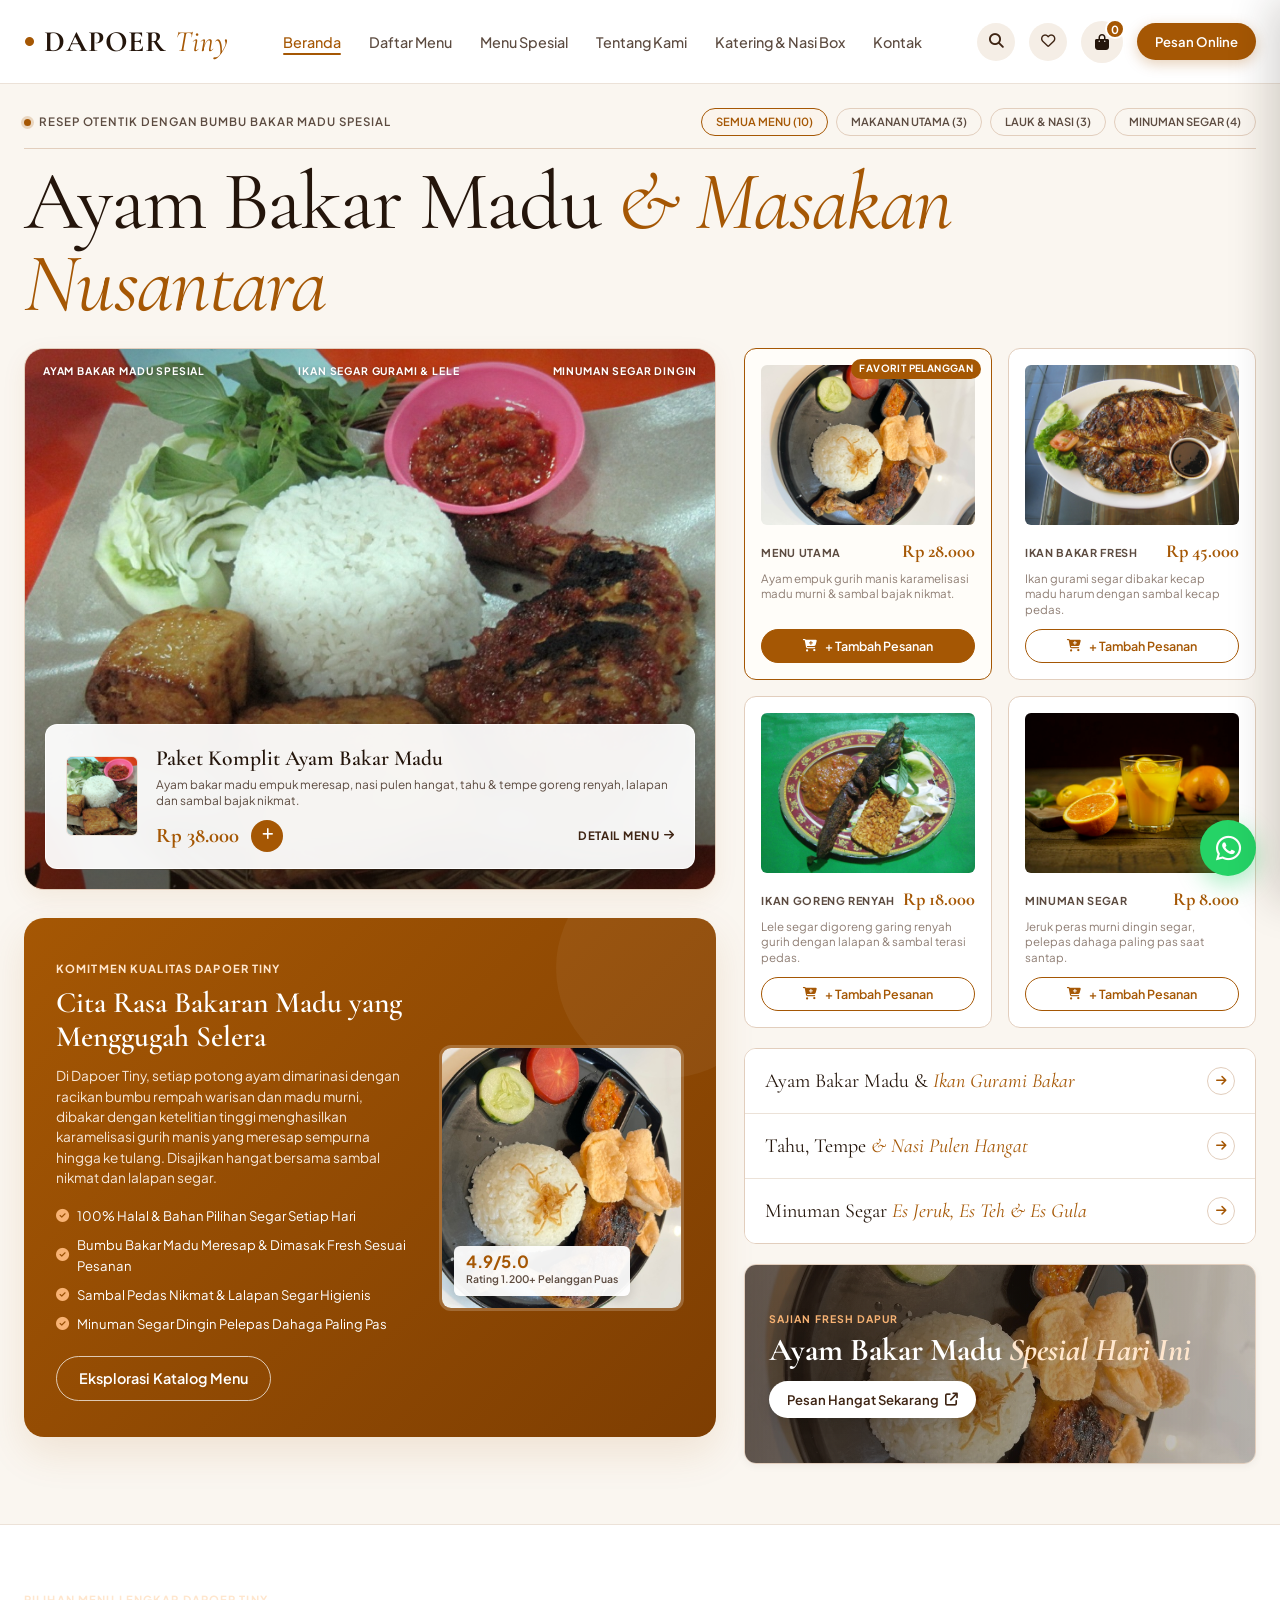
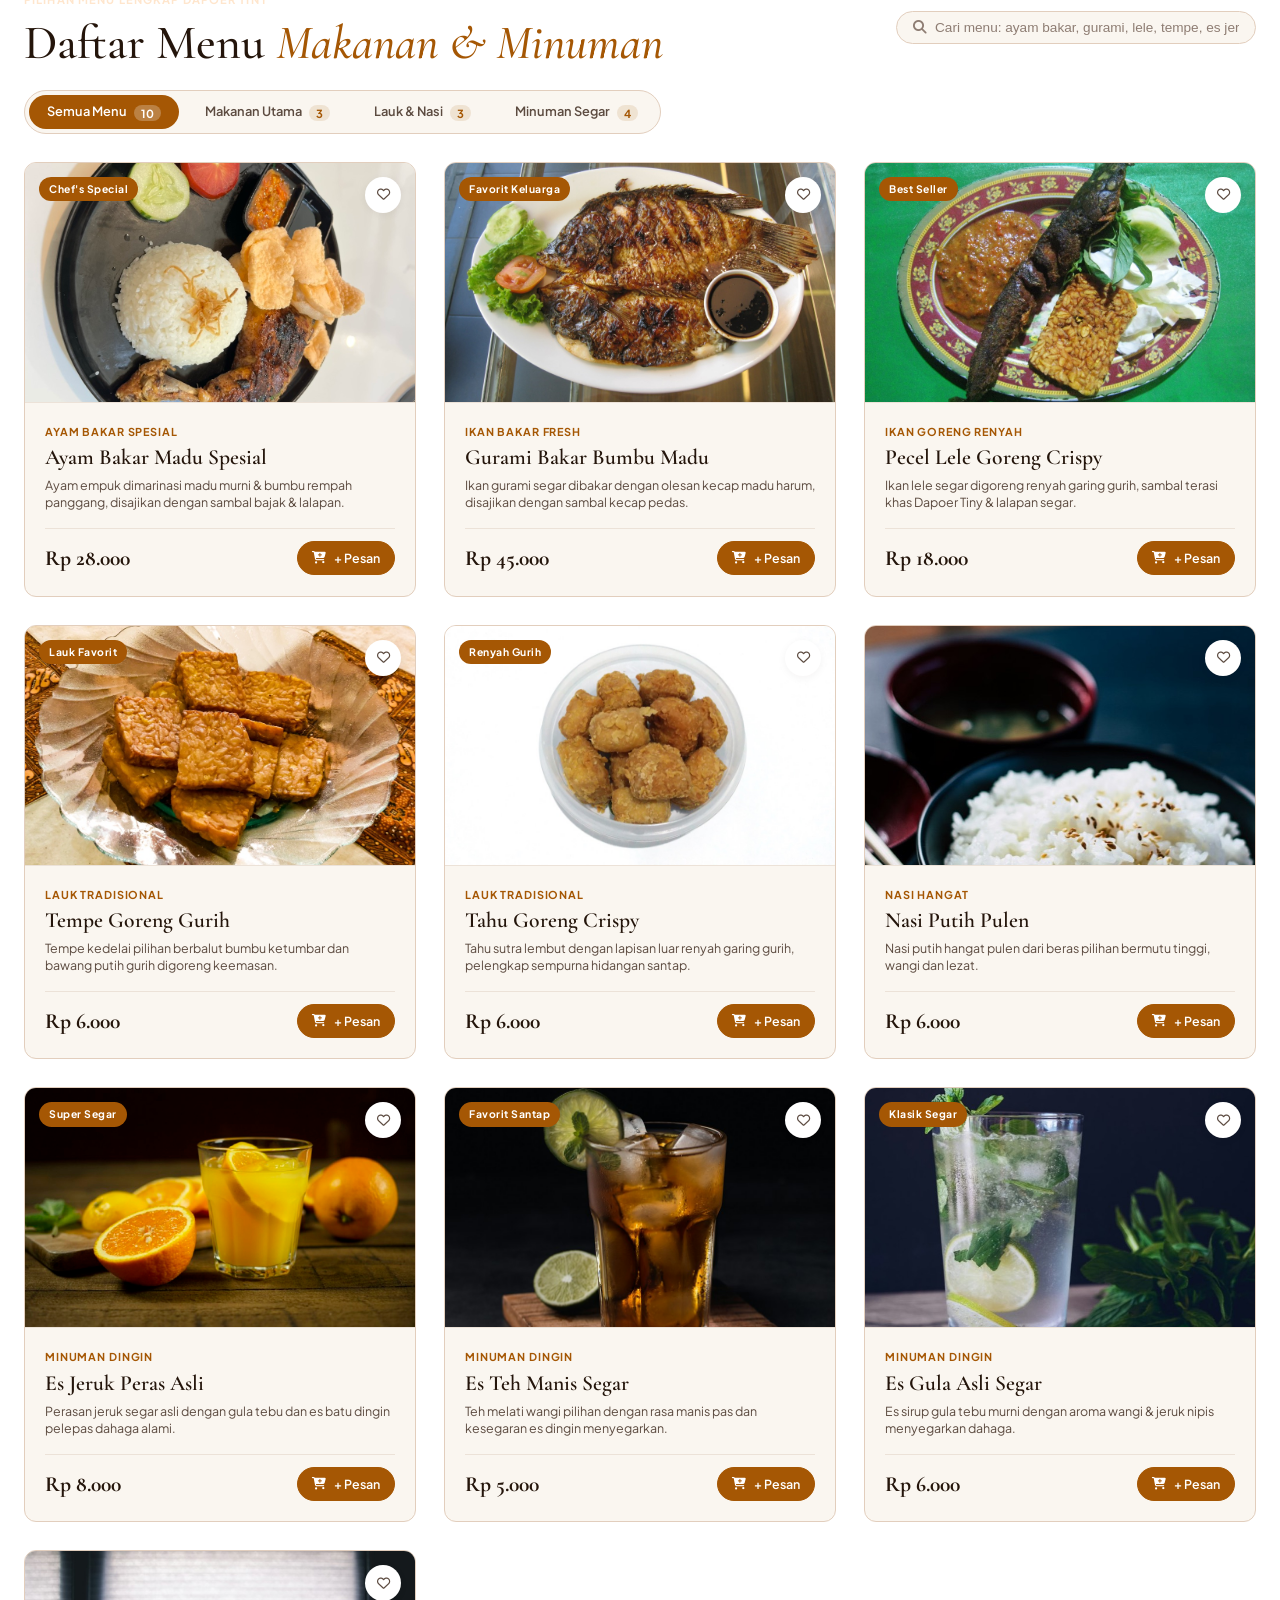
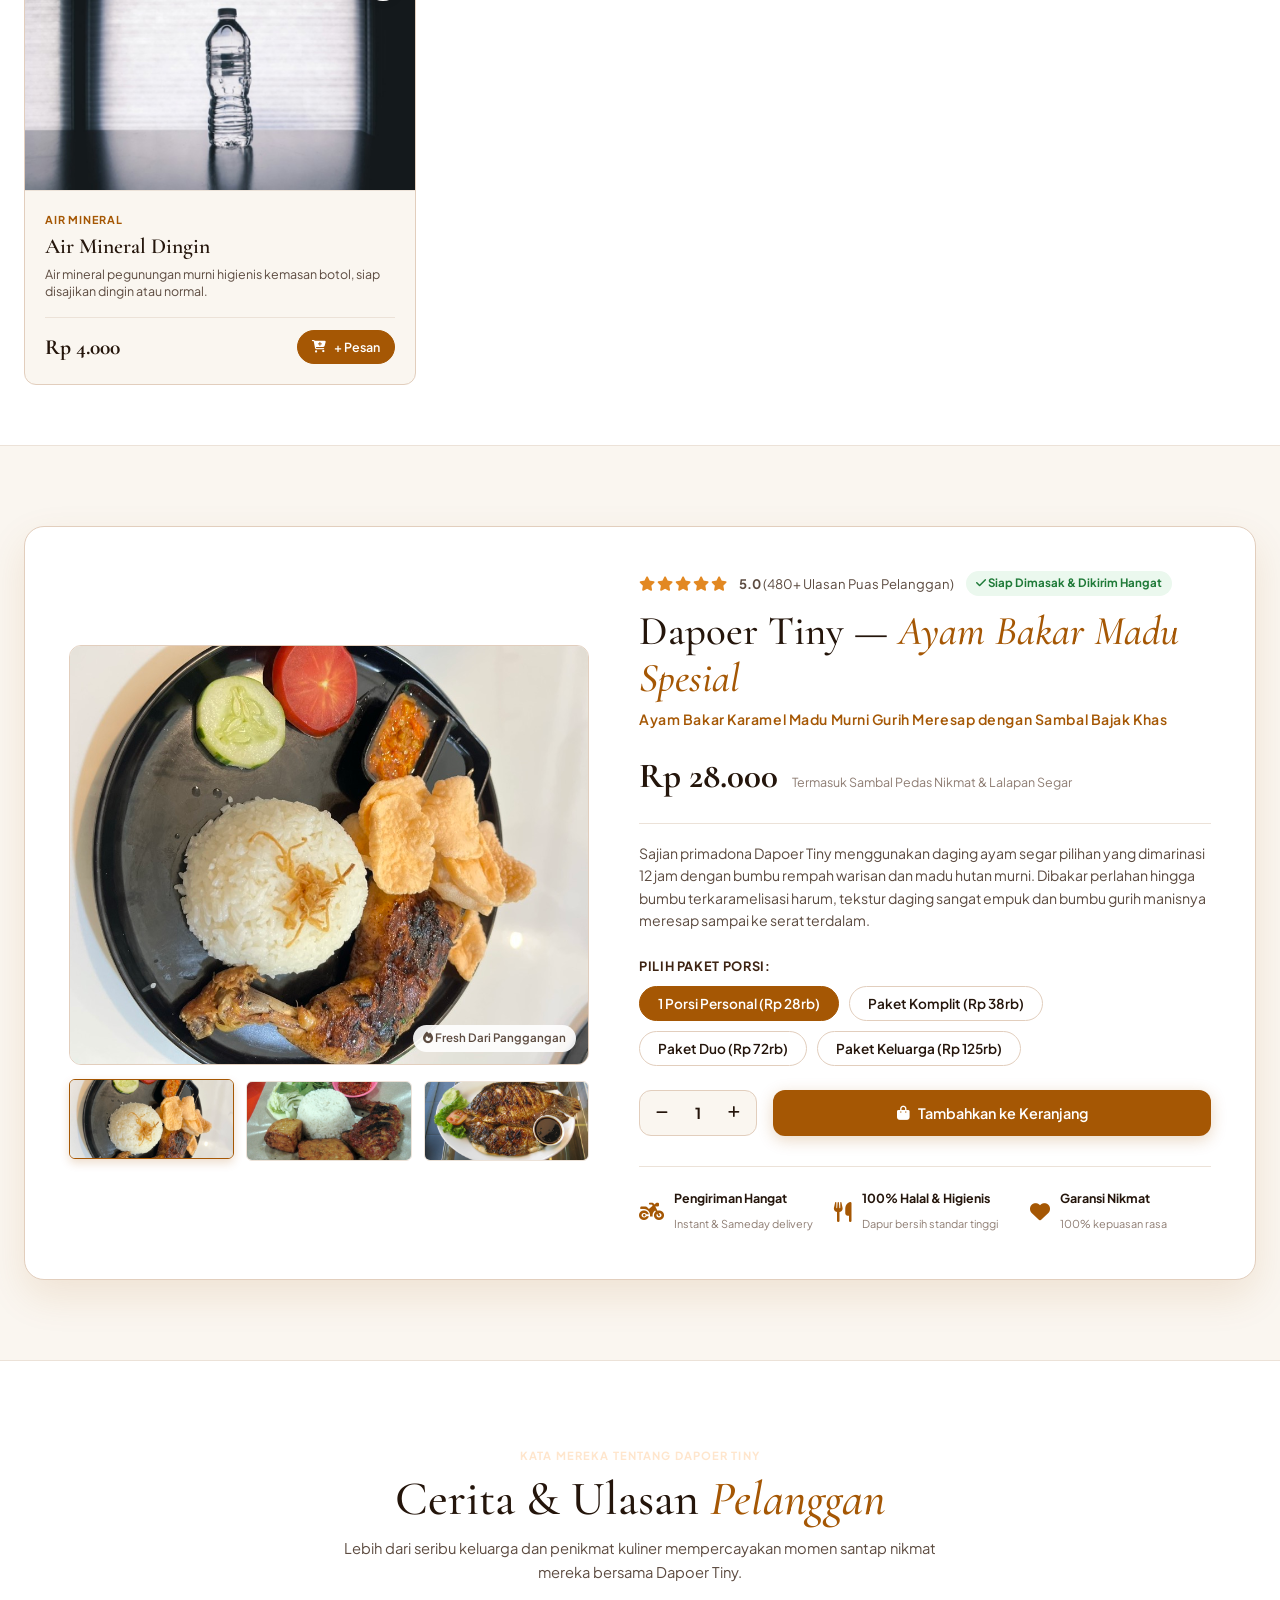
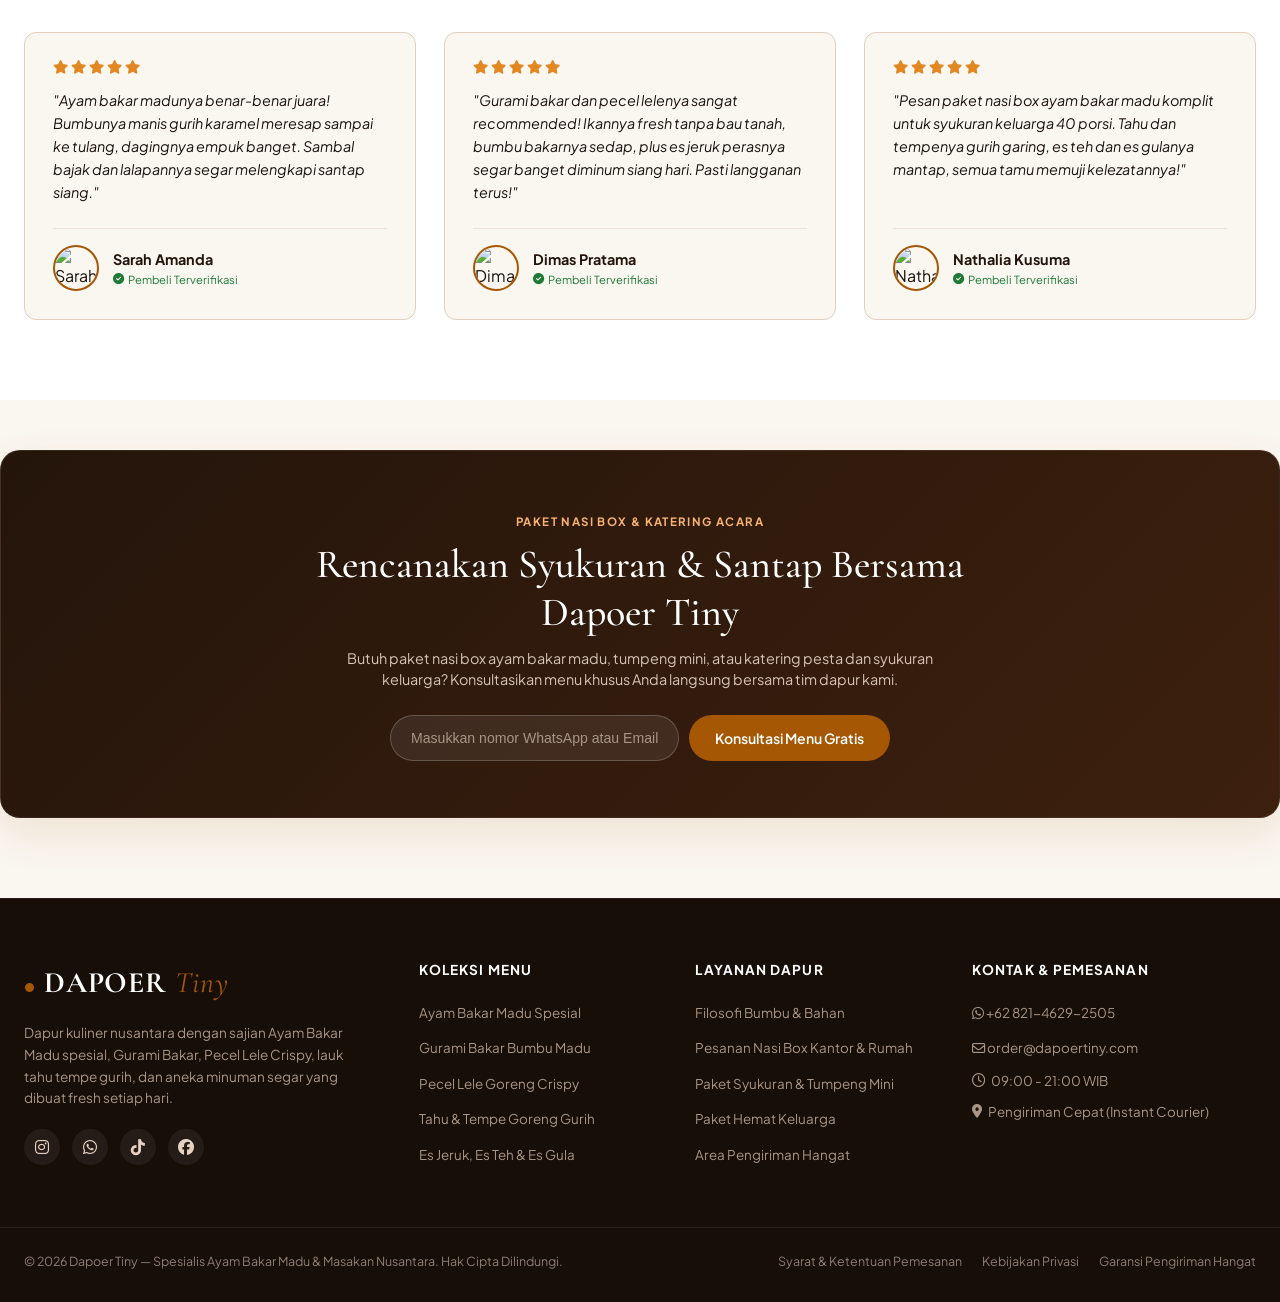
==== commit 6a8c0a7d: "Refactor menu items and enhance search functionality in index.html and script.js. Updated navigation" ====
--- a/index.html
+++ b/index.html
@@ -31,11 +31,11 @@
       <!-- Desktop Nav Links -->
       <ul class="nav-links">
         <li><a href="#hero" class="nav-link active">Beranda</a></li>
-        <li><a href="#menu" class="nav-link">Produk</a></li>
+        <li><a href="#menu" class="nav-link">Daftar Menu</a></li>
+        <li><a href="#spotlight" class="nav-link">Menu Spesial</a></li>
+        <li><a href="#philosophy" class="nav-link">Tentang Kami</a></li>
+        <li><a href="#catering" class="nav-link">Katering &amp; Nasi Box</a></li>
         <li><a href="#kontak" class="nav-link">Kontak</a></li>
-        <li><a href="#philosophy" class="nav-link">Tentang Kami</a></li>
-        <li><a href="#spotlight" class="nav-link">Menu Spesial Hari Ini</a></li>
-        <li><a href="#catering" class="nav-link">Katering &amp; Event</a></li>
       </ul>
 
       <!-- Nav Actions (Search, Wishlist, Cart, Mobile Toggle) -->
@@ -65,14 +65,14 @@
     <div class="mobile-menu-drawer" id="mobileDrawer">
       <ul class="mobile-nav-links">
         <li><a href="#hero" class="mobile-link">Beranda</a></li>
-        <li><a href="#menu" class="mobile-link">Produk</a></li>
+        <li><a href="#menu" class="mobile-link">Daftar Menu</a></li>
+        <li><a href="#spotlight" class="mobile-link">Menu Spesial</a></li>
+        <li><a href="#philosophy" class="mobile-link">Tentang Kami</a></li>
+        <li><a href="#catering" class="mobile-link">Katering &amp; Nasi Box</a></li>
         <li><a href="#kontak" class="mobile-link">Kontak</a></li>
-        <li><a href="#philosophy" class="mobile-link">Tentang Kami</a></li>
-        <li><a href="#spotlight" class="mobile-link">Menu Spesial Chef</a></li>
-        <li><a href="#catering" class="mobile-link">Katering Acara &amp; Pesta</a></li>
       </ul>
       <div class="mobile-drawer-footer">
-        <a href="https://wa.me/628123456789" target="_blank" class="btn btn-brown-primary w-100">
+        <a href="https://wa.me/6282146292505" target="_blank" class="btn btn-brown-primary w-100">
           <i class="fa-brands fa-whatsapp"></i> Chat WhatsApp Kami
         </a>
       </div>
@@ -90,10 +90,10 @@
           RESEP OTENTIK DENGAN BUMBU BAKAR MADU SPESIAL
         </div>
         <div class="quick-category-pills">
-          <a href="#menu" class="cat-pill active" onclick="filterByCategory('all')">SEMUA MENU</a>
-          <a href="#menu" class="cat-pill" onclick="filterByCategory('makanan')">MAKANAN</a>
-          <a href="#menu" class="cat-pill" onclick="filterByCategory('pelengkap')">LAUK &amp; NASI</a>
-          <a href="#menu" class="cat-pill" onclick="filterByCategory('minuman')">MINUMAN</a>
+          <a href="#menu" class="cat-pill active" onclick="filterByCategory('all')">SEMUA MENU (10)</a>
+          <a href="#menu" class="cat-pill" onclick="filterByCategory('makanan')">MAKANAN UTAMA (3)</a>
+          <a href="#menu" class="cat-pill" onclick="filterByCategory('pelengkap')">LAUK &amp; NASI (3)</a>
+          <a href="#menu" class="cat-pill" onclick="filterByCategory('minuman')">MINUMAN SEGAR (4)</a>
         </div>
       </div>
 
@@ -295,10 +295,10 @@
 
         <!-- Filter Category Tabs -->
         <div class="filter-tabs">
-          <button type="button" class="filter-btn active" data-filter="all">Semua Menu</button>
-          <button type="button" class="filter-btn" data-filter="makanan">Makanan Utama</button>
-          <button type="button" class="filter-btn" data-filter="pelengkap">Lauk &amp; Nasi</button>
-          <button type="button" class="filter-btn" data-filter="minuman">Minuman Segar</button>
+          <button type="button" class="filter-btn active" data-filter="all">Semua Menu <span class="badge-count">10</span></button>
+          <button type="button" class="filter-btn" data-filter="makanan">Makanan Utama <span class="badge-count">3</span></button>
+          <button type="button" class="filter-btn" data-filter="pelengkap">Lauk &amp; Nasi <span class="badge-count">3</span></button>
+          <button type="button" class="filter-btn" data-filter="minuman">Minuman Segar <span class="badge-count">4</span></button>
         </div>
       </div>
 
@@ -764,7 +764,7 @@
         </p>
         <div class="social-links">
           <a href="https://instagram.com" target="_blank" rel="noopener" aria-label="Instagram"><i class="fa-brands fa-instagram"></i></a>
-          <a href="https://wa.me/628123456789" target="_blank" rel="noopener" aria-label="WhatsApp"><i class="fa-brands fa-whatsapp"></i></a>
+          <a href="https://wa.me/6282146292505" target="_blank" rel="noopener" aria-label="WhatsApp"><i class="fa-brands fa-whatsapp"></i></a>
           <a href="https://tiktok.com" target="_blank" rel="noopener" aria-label="TikTok"><i class="fa-brands fa-tiktok"></i></a>
           <a href="https://facebook.com" target="_blank" rel="noopener" aria-label="Facebook"><i class="fa-brands fa-facebook"></i></a>
         </div>
@@ -795,7 +795,7 @@
       <div class="footer-col" id="kontak">
         <h4>Kontak &amp; Pemesanan</h4>
         <ul>
-          <li><a href="https://wa.me/628123456789"><i class="fa-brands fa-whatsapp"></i> +62 812-3456-7890</a></li>
+          <li><a href="https://wa.me/6282146292505"><i class="fa-brands fa-whatsapp"></i> +62 821-4629-2505</a></li>
           <li><a href="mailto:order@dapoertiny.com"><i class="fa-regular fa-envelope"></i> order@dapoertiny.com</a></li>
           <li><span><i class="fa-regular fa-clock"></i> 09:00 - 21:00 WIB</span></li>
           <li><span><i class="fa-solid fa-location-dot"></i> Pengiriman Cepat (Instant Courier)</span></li>
@@ -903,7 +903,7 @@
   </div>
 
   <!-- FLOATING WHATSAPP CHAT BUTTON -->
-  <a href="https://wa.me/628123456789?text=Halo%20Dapoer%20Tiny,%20saya%20ingin%20tanya%20menu%20dan%20pemesanan" target="_blank" rel="noopener" class="floating-wa-btn" title="Chat WhatsApp Langsung">
+  <a href="https://wa.me/6282146292505?text=Halo%20Dapoer%20Tiny,%20saya%20ingin%20tanya%20menu%20dan%20pemesanan" target="_blank" rel="noopener" class="floating-wa-btn" title="Chat WhatsApp Langsung">
     <i class="fa-brands fa-whatsapp"></i>
     <span class="wa-tooltip">Pesan Cepat via WA</span>
   </a>
--- a/styles.css
+++ b/styles.css
@@ -1165,6 +1165,44 @@
 .filter-btn.active, .filter-btn:hover {
   background: var(--primary-brown);
   color: #FFFFFF;
+}
+
+.filter-btn .badge-count {
+  display: inline-block;
+  font-size: 0.7rem;
+  padding: 1px 7px;
+  border-radius: var(--radius-full);
+  background: rgba(165, 87, 4, 0.12);
+  color: var(--primary-brown);
+  margin-left: 5px;
+  font-weight: 700;
+  vertical-align: middle;
+  transition: all var(--transition-fast);
+}
+
+.filter-btn.active .badge-count,
+.filter-btn:hover .badge-count {
+  background: rgba(255, 255, 255, 0.25);
+  color: #FFFFFF;
+}
+
+.no-search-results {
+  background: #FAF7F2;
+  border: 1px dashed var(--border-brown-subtle);
+  border-radius: var(--radius-md);
+  padding: 36px 20px;
+  text-align: center;
+  color: var(--text-secondary);
+  display: flex;
+  flex-direction: column;
+  align-items: center;
+  gap: 12px;
+}
+
+.no-search-results i {
+  font-size: 2.2rem;
+  color: var(--primary-brown);
+  opacity: 0.6;
 }
 
 /* Products Grid */
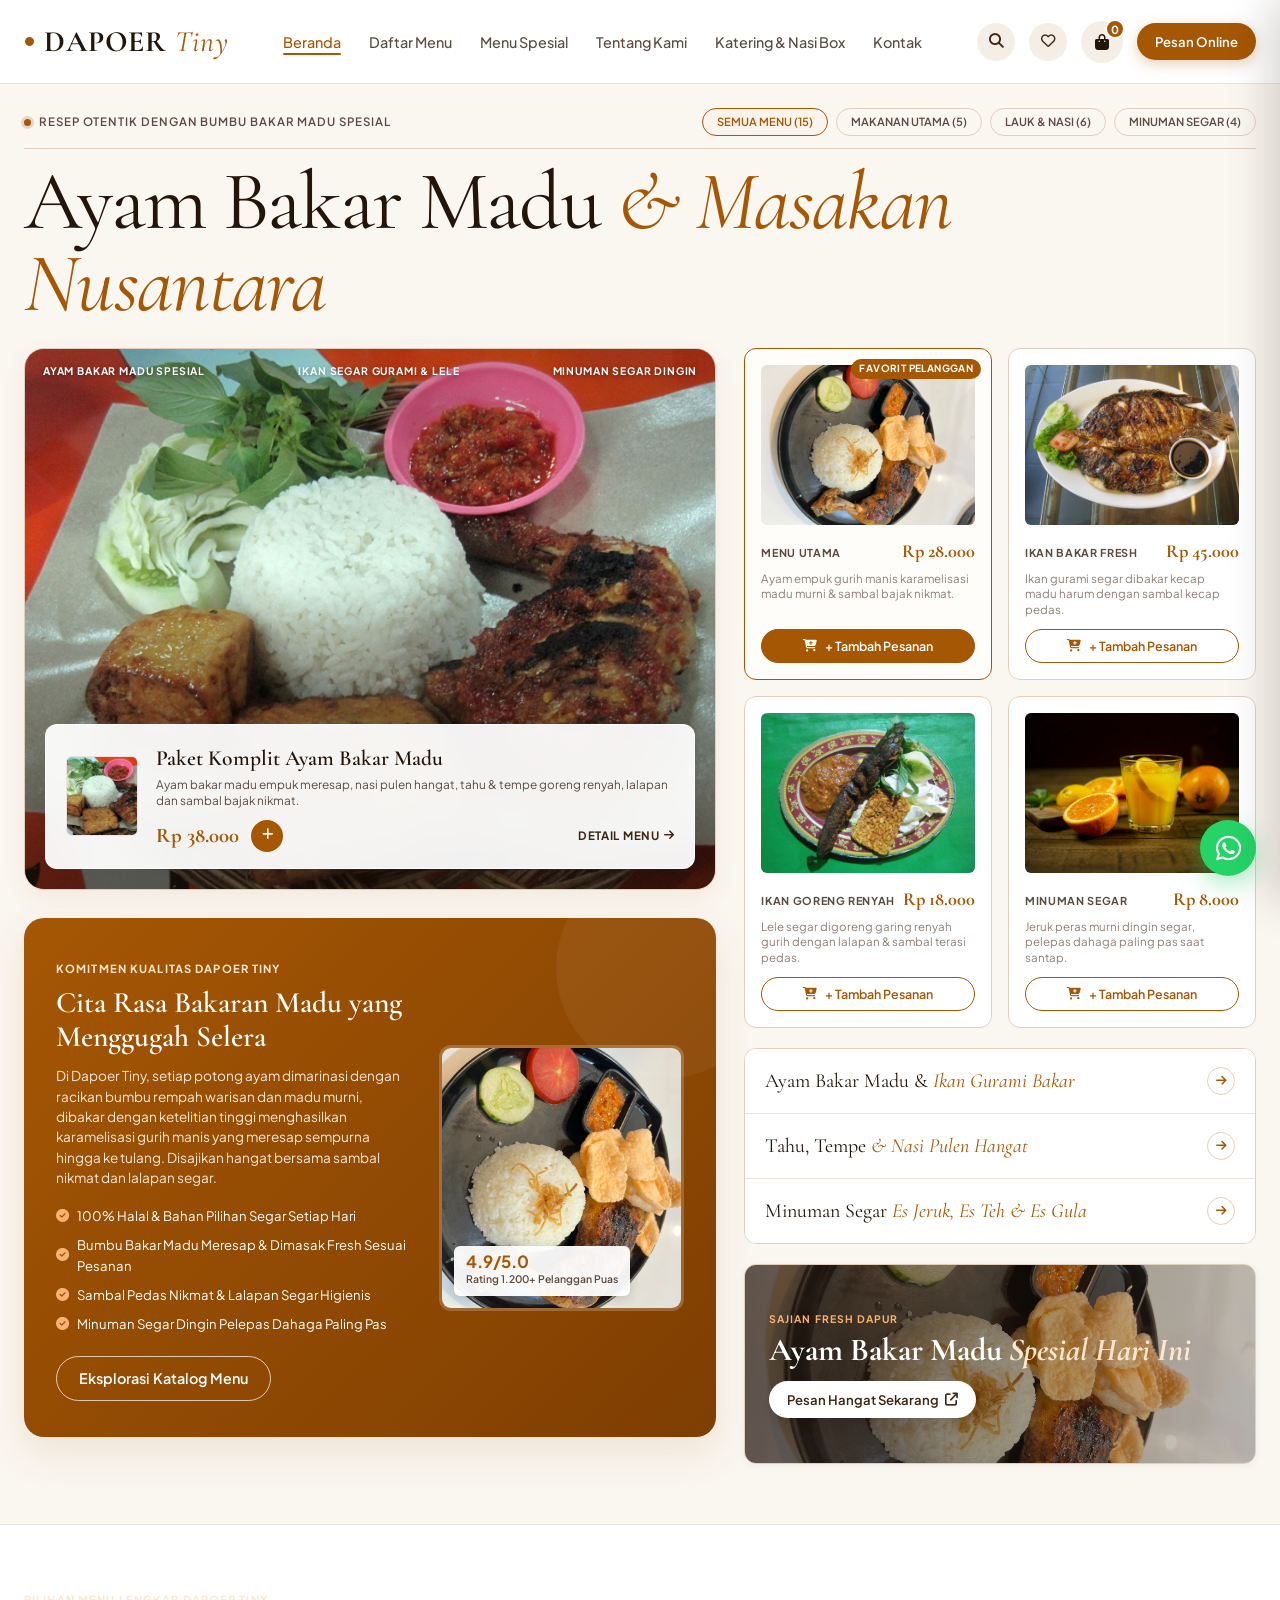
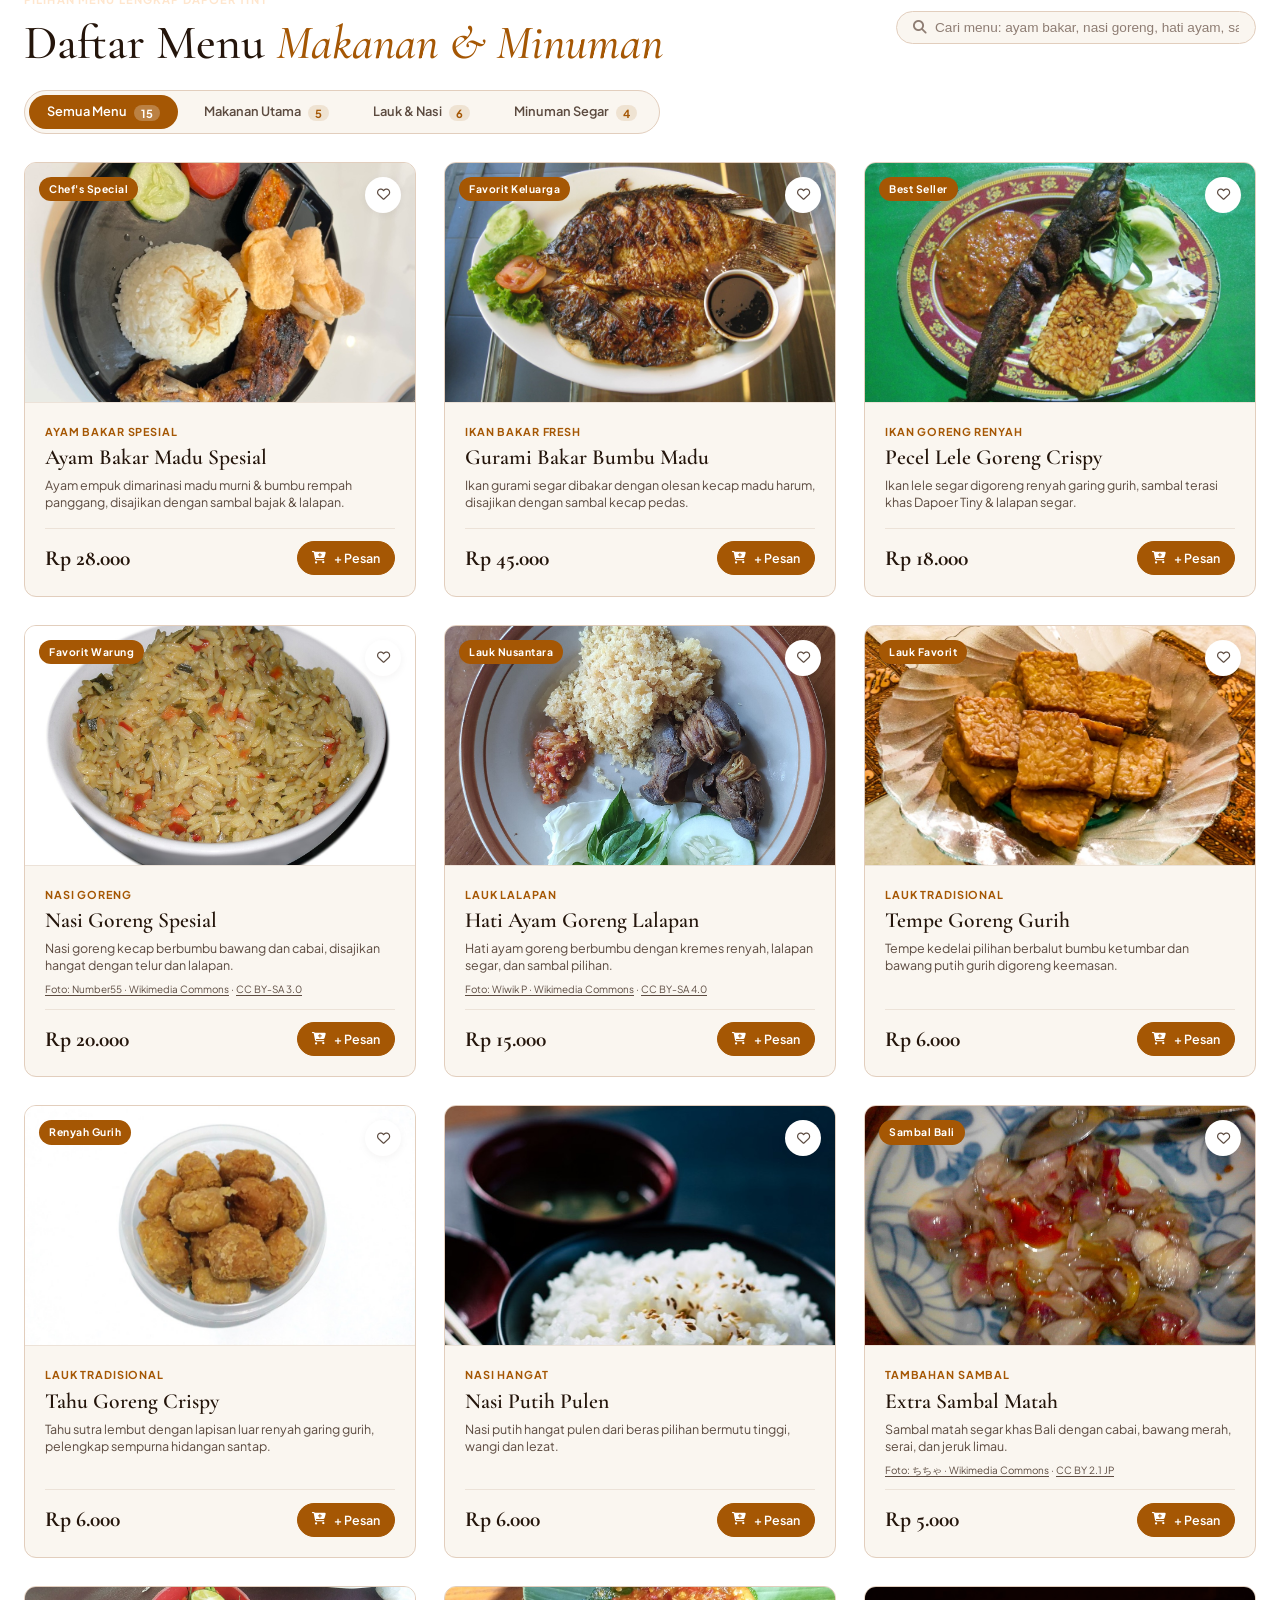
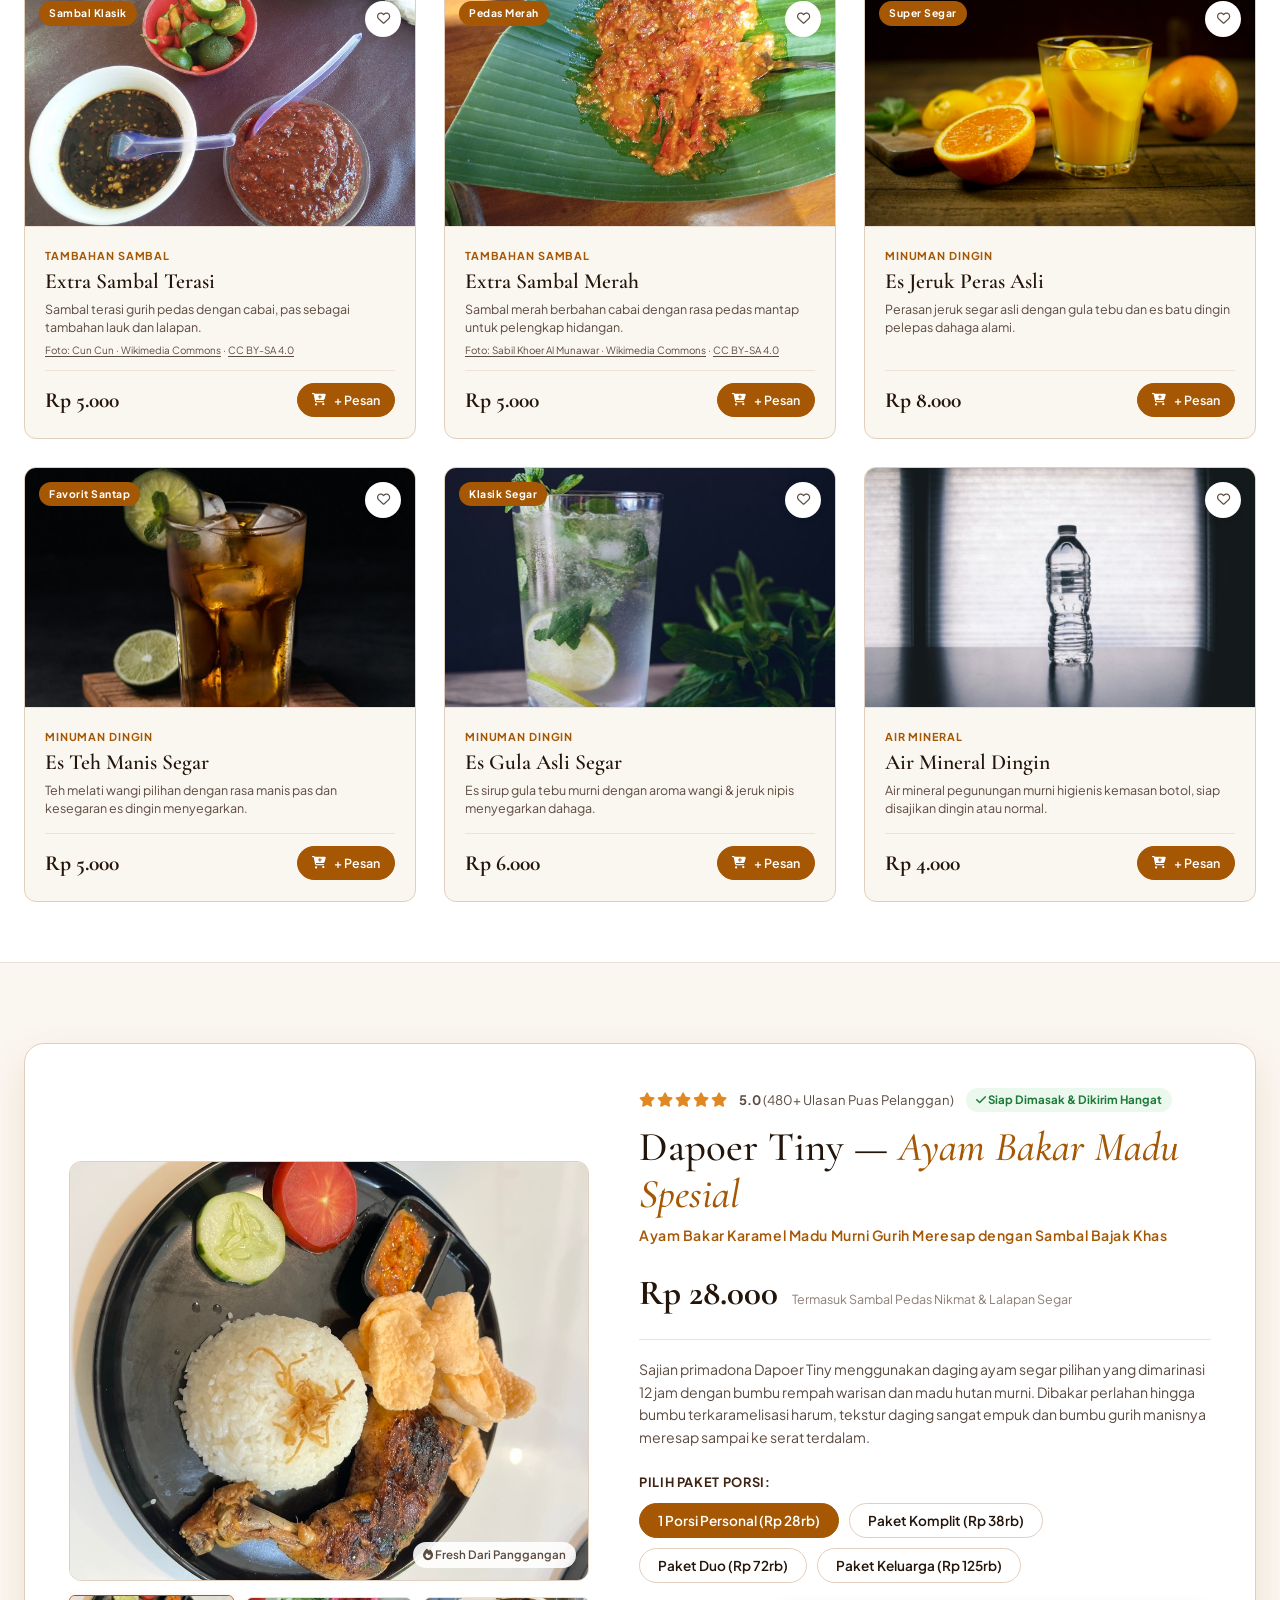
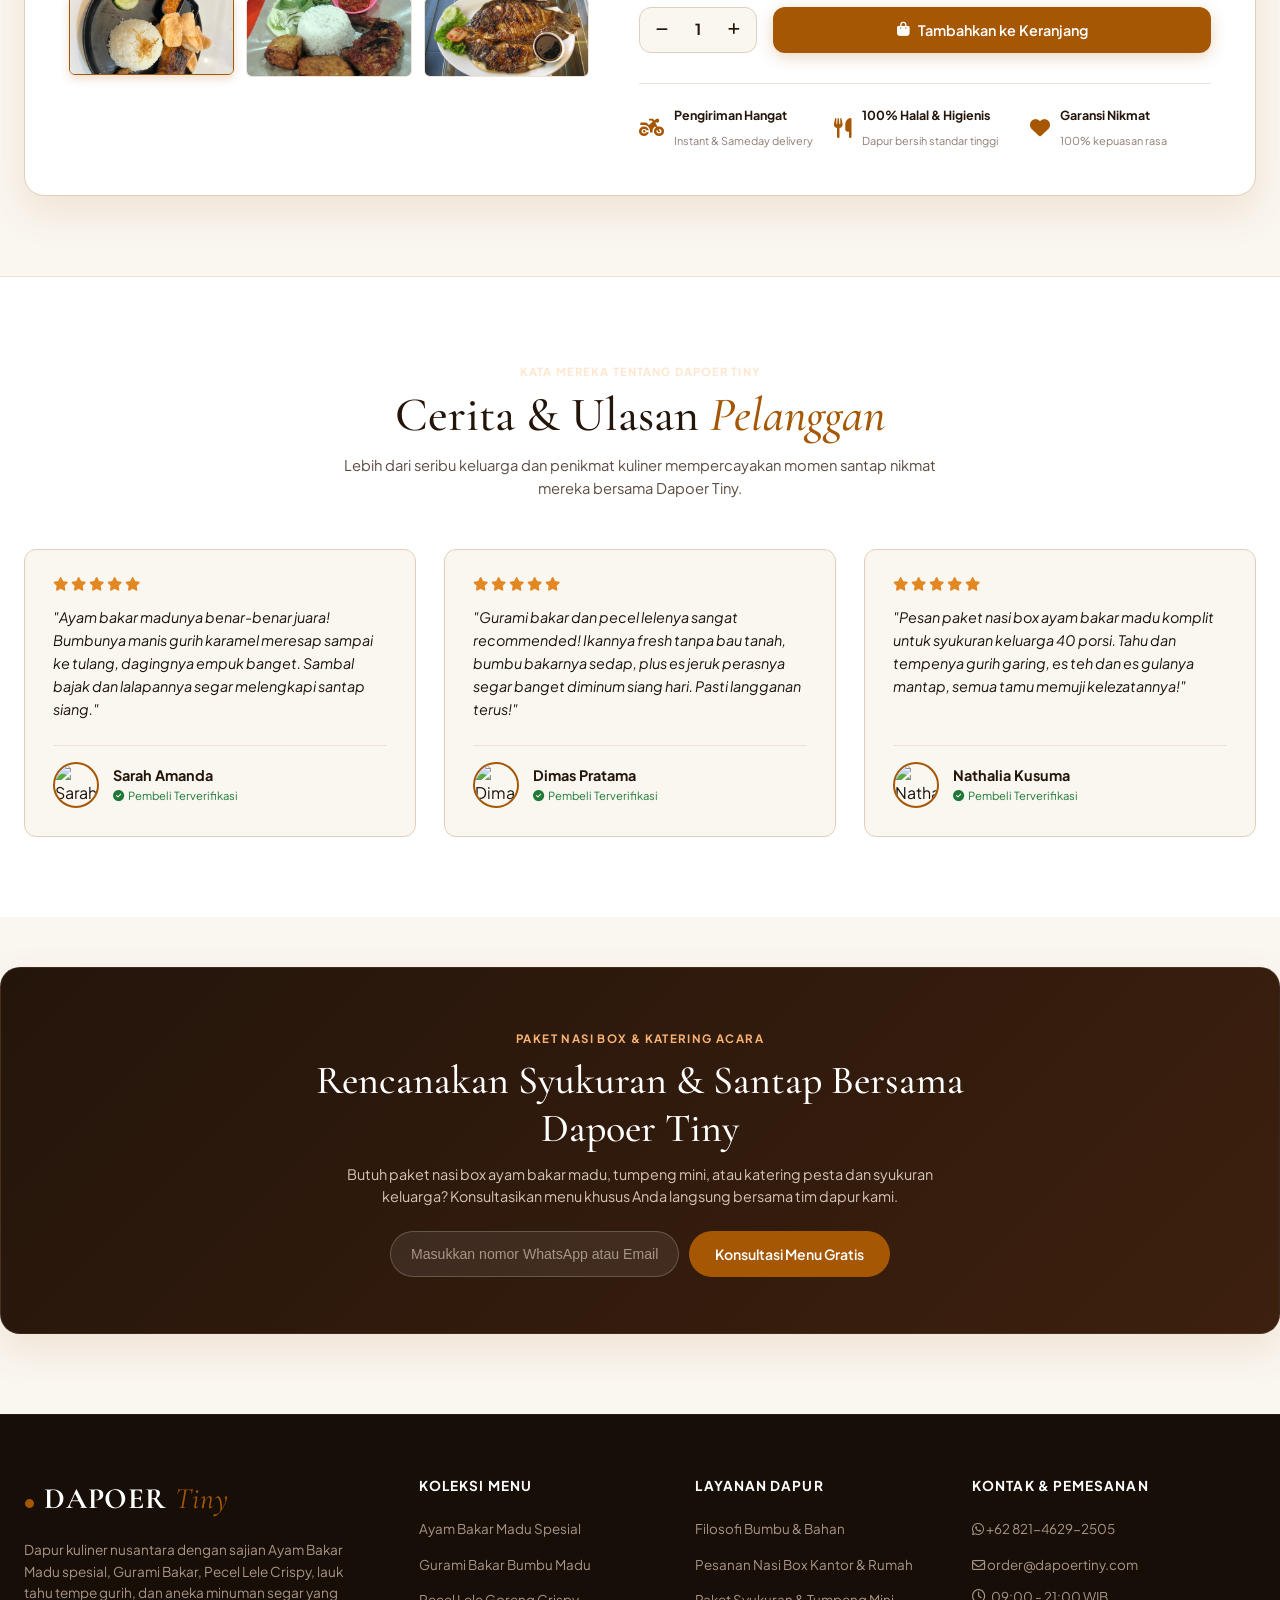
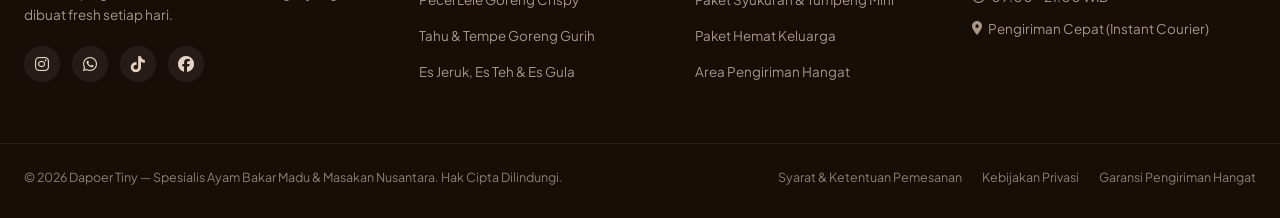
==== commit 4736442c: "Update index.html, script.js, and styles.css to reflect new menu items, enhance search results messa" ====
--- a/index.html
+++ b/index.html
@@ -4,7 +4,7 @@
   <meta charset="UTF-8">
   <meta name="viewport" content="width=device-width, initial-scale=1.0">
   <title>Dapoer Tiny — Spesialis Ayam Bakar Madu, Gurami, Lele &amp; Minuman Segar</title>
-  <meta name="description" content="Dapoer Tiny: Sajian istimewa Ayam Bakar Madu, Gurami Bakar, Pecel Lele Crispy, Tempe, Tahu, Nasi Putih hangat, serta Minuman Segar Es Jeruk, Es Teh, Es Gula & Air Mineral.">
+  <meta name="description" content="Dapoer Tiny: Ayam Bakar Madu, Gurami Bakar, Pecel Lele, Nasi Goreng, Hati Ayam, pilihan sambal, lauk, dan minuman segar.">
   <link rel="icon" type="image/svg+xml" href="data:image/svg+xml,<svg xmlns='http://www.w3.org/2000/svg' viewBox='0 0 100 100'><circle cx='50' cy='50' r='45' fill='%23A55704'/><text x='50' y='65' font-size='42' font-family='serif' fill='white' text-anchor='middle'>D</text></svg>">
 
   <!-- Google Fonts: Cormorant Garamond &amp; Plus Jakarta Sans -->
@@ -90,9 +90,9 @@
           RESEP OTENTIK DENGAN BUMBU BAKAR MADU SPESIAL
         </div>
         <div class="quick-category-pills">
-          <a href="#menu" class="cat-pill active" onclick="filterByCategory('all')">SEMUA MENU (10)</a>
-          <a href="#menu" class="cat-pill" onclick="filterByCategory('makanan')">MAKANAN UTAMA (3)</a>
-          <a href="#menu" class="cat-pill" onclick="filterByCategory('pelengkap')">LAUK &amp; NASI (3)</a>
+          <a href="#menu" class="cat-pill active" onclick="filterByCategory('all')">SEMUA MENU (15)</a>
+          <a href="#menu" class="cat-pill" onclick="filterByCategory('makanan')">MAKANAN UTAMA (5)</a>
+          <a href="#menu" class="cat-pill" onclick="filterByCategory('pelengkap')">LAUK &amp; NASI (6)</a>
           <a href="#menu" class="cat-pill" onclick="filterByCategory('minuman')">MINUMAN SEGAR (4)</a>
         </div>
       </div>
@@ -288,16 +288,16 @@
         <div class="search-filter-wrap">
           <div class="menu-search-box">
             <i class="fa-solid fa-magnifying-glass search-icon"></i>
-            <input type="text" id="menuSearchInput" placeholder="Cari menu: ayam bakar, gurami, lele, tempe, es jeruk, es teh..." class="search-input">
+            <input type="text" id="menuSearchInput" placeholder="Cari menu: ayam bakar, nasi goreng, hati ayam, sambal, minuman..." class="search-input">
             <button type="button" class="clear-search-btn" id="clearSearchBtn" title="Hapus pencarian" aria-label="Hapus pencarian"><i class="fa-solid fa-xmark"></i></button>
           </div>
         </div>
 
         <!-- Filter Category Tabs -->
         <div class="filter-tabs">
-          <button type="button" class="filter-btn active" data-filter="all">Semua Menu <span class="badge-count">10</span></button>
-          <button type="button" class="filter-btn" data-filter="makanan">Makanan Utama <span class="badge-count">3</span></button>
-          <button type="button" class="filter-btn" data-filter="pelengkap">Lauk &amp; Nasi <span class="badge-count">3</span></button>
+          <button type="button" class="filter-btn active" data-filter="all">Semua Menu <span class="badge-count">15</span></button>
+          <button type="button" class="filter-btn" data-filter="makanan">Makanan Utama <span class="badge-count">5</span></button>
+          <button type="button" class="filter-btn" data-filter="pelengkap">Lauk &amp; Nasi <span class="badge-count">6</span></button>
           <button type="button" class="filter-btn" data-filter="minuman">Minuman Segar <span class="badge-count">4</span></button>
         </div>
       </div>
@@ -305,7 +305,7 @@
       <!-- Live Search Status Indicator -->
       <div class="search-results-info" id="searchResultsInfo"></div>
 
-      <!-- Menu Grid: 10 Items -->
+      <!-- Menu Grid: 15 Items -->
       <div class="products-grid" id="menuGrid">
 
         <!-- Menu Item 1: Ayam Bakar Madu -->
@@ -383,7 +383,59 @@
           </div>
         </div>
 
-        <!-- Menu Item 4: Tempe Goreng -->
+        <!-- Menu Item 4: Nasi Goreng Spesial -->
+        <div class="product-card" data-category="makanan" data-name="nasi goreng spesial nasi goreng kecap telur sayur sambal lalapan">
+          <div class="prod-badge">Favorit Warung</div>
+          <div class="prod-img-wrap">
+            <img src="images/nasi_goreng.jpg" alt="Nasi Goreng Spesial dengan sayuran" loading="lazy">
+            <div class="card-action-overlay">
+              <button type="button" class="quick-view-btn" onclick="openQuickView({id: 'menu-nasi-goreng', name: 'Nasi Goreng Spesial', price: 20000, category: 'Makanan Utama', desc: 'Nasi goreng berbumbu kecap manis, bawang, dan cabai, disajikan hangat dengan telur serta lalapan segar.', image: 'images/nasi_goreng.jpg'})" title="Lihat Cepat">
+                <i class="fa-regular fa-eye"></i> Lihat Cepat
+              </button>
+            </div>
+            <button type="button" class="wishlist-btn" onclick="toggleWishlist(this, 'Nasi Goreng Spesial')" title="Simpan ke Favorit" aria-label="Tambah Nasi Goreng Spesial ke favorit"><i class="fa-regular fa-heart"></i></button>
+          </div>
+          <div class="product-body">
+            <span class="prod-subtitle">NASI GORENG</span>
+            <h3 class="prod-name">Nasi Goreng Spesial</h3>
+            <p class="prod-meta">Nasi goreng kecap berbumbu bawang dan cabai, disajikan hangat dengan telur dan lalapan.</p>
+            <p class="image-credit"><a href="https://commons.wikimedia.org/wiki/File:Nasi_Goreng.jpg" target="_blank" rel="noopener">Foto: Number55 · Wikimedia Commons</a> · <a href="https://creativecommons.org/licenses/by-sa/3.0/" target="_blank" rel="noopener">CC BY-SA 3.0</a></p>
+            <div class="product-footer">
+              <span class="price-val">Rp 20.000</span>
+              <button type="button" class="btn btn-brown-sm" onclick="addToCartItem({id: 'menu-nasi-goreng', name: 'Nasi Goreng Spesial', price: 20000, image: 'images/nasi_goreng.jpg'})">
+                <i class="fa-solid fa-cart-plus"></i> + Pesan
+              </button>
+            </div>
+          </div>
+        </div>
+
+        <!-- Menu Item 5: Hati Ayam Goreng Lalapan -->
+        <div class="product-card" data-category="makanan" data-name="hati ayam goreng lalapan ati ayam kremes lauk sambal">
+          <div class="prod-badge">Lauk Nusantara</div>
+          <div class="prod-img-wrap">
+            <img src="images/hati_ayam_kremes.jpg" alt="Hati ayam goreng dengan kremes dan lalapan" loading="lazy">
+            <div class="card-action-overlay">
+              <button type="button" class="quick-view-btn" onclick="openQuickView({id: 'menu-hati-ayam', name: 'Hati Ayam Goreng Lalapan', price: 15000, category: 'Makanan Utama', desc: 'Hati ayam goreng berbumbu dengan kremes renyah, lalapan segar, dan pilihan sambal Dapoer Tiny.', image: 'images/hati_ayam_kremes.jpg'})" title="Lihat Cepat">
+                <i class="fa-regular fa-eye"></i> Lihat Cepat
+              </button>
+            </div>
+            <button type="button" class="wishlist-btn" onclick="toggleWishlist(this, 'Hati Ayam Goreng Lalapan')" title="Simpan ke Favorit" aria-label="Tambah Hati Ayam Goreng Lalapan ke favorit"><i class="fa-regular fa-heart"></i></button>
+          </div>
+          <div class="product-body">
+            <span class="prod-subtitle">LAUK LALAPAN</span>
+            <h3 class="prod-name">Hati Ayam Goreng Lalapan</h3>
+            <p class="prod-meta">Hati ayam goreng berbumbu dengan kremes renyah, lalapan segar, dan sambal pilihan.</p>
+            <p class="image-credit"><a href="https://commons.wikimedia.org/wiki/File:Hati_ayam_kremes.jpg" target="_blank" rel="noopener">Foto: Wiwik P · Wikimedia Commons</a> · <a href="https://creativecommons.org/licenses/by-sa/4.0/" target="_blank" rel="noopener">CC BY-SA 4.0</a></p>
+            <div class="product-footer">
+              <span class="price-val">Rp 15.000</span>
+              <button type="button" class="btn btn-brown-sm" onclick="addToCartItem({id: 'menu-hati-ayam', name: 'Hati Ayam Goreng Lalapan', price: 15000, image: 'images/hati_ayam_kremes.jpg'})">
+                <i class="fa-solid fa-cart-plus"></i> + Pesan
+              </button>
+            </div>
+          </div>
+        </div>
+
+        <!-- Menu Item 6: Tempe Goreng -->
         <div class="product-card" data-category="pelengkap" data-name="tempe goreng gurih renyah kedelai lauk pauk mendoan bacem">
           <div class="prod-badge">Lauk Favorit</div>
           <div class="prod-img-wrap">
@@ -408,7 +460,7 @@
           </div>
         </div>
 
-        <!-- Menu Item 5: Tahu Goreng Crispy -->
+        <!-- Menu Item 7: Tahu Goreng Crispy -->
         <div class="product-card" data-category="pelengkap" data-name="tahu goreng crispy renyah lembut lauk pauk camilan">
           <div class="prod-badge">Renyah Gurih</div>
           <div class="prod-img-wrap">
@@ -433,7 +485,7 @@
           </div>
         </div>
 
-        <!-- Menu Item 6: Nasi Putih Pulen -->
+        <!-- Menu Item 8: Nasi Putih Pulen -->
         <div class="product-card" data-category="pelengkap" data-name="nasi putih pulen hangat beras pandan wangi makanan pokok">
           <div class="prod-img-wrap">
             <img src="images/nasi_putih.jpg" alt="Nasi Putih Pulen">
@@ -457,7 +509,85 @@
           </div>
         </div>
 
-        <!-- Menu Item 7: Es Jeruk Peras -->
+        <!-- Menu Item 9: Extra Sambal Matah -->
+        <div class="product-card" data-category="pelengkap" data-name="extra sambal matah sambel bali cabai bawang serai">
+          <div class="prod-badge">Sambal Bali</div>
+          <div class="prod-img-wrap">
+            <img src="images/sambal_matah.jpg" alt="Sambal matah Bali" loading="lazy">
+            <div class="card-action-overlay">
+              <button type="button" class="quick-view-btn" onclick="openQuickView({id: 'menu-sambal-matah', name: 'Extra Sambal Matah', price: 5000, category: 'Lauk & Nasi', desc: 'Sambal matah segar khas Bali dengan irisan cabai, bawang merah, serai, dan jeruk limau.', image: 'images/sambal_matah.jpg'})" title="Lihat Cepat">
+                <i class="fa-regular fa-eye"></i> Lihat Cepat
+              </button>
+            </div>
+            <button type="button" class="wishlist-btn" onclick="toggleWishlist(this, 'Extra Sambal Matah')" title="Simpan ke Favorit" aria-label="Tambah Extra Sambal Matah ke favorit"><i class="fa-regular fa-heart"></i></button>
+          </div>
+          <div class="product-body">
+            <span class="prod-subtitle">TAMBAHAN SAMBAL</span>
+            <h3 class="prod-name">Extra Sambal Matah</h3>
+            <p class="prod-meta">Sambal matah segar khas Bali dengan cabai, bawang merah, serai, dan jeruk limau.</p>
+            <p class="image-credit"><a href="https://commons.wikimedia.org/wiki/File:Sambal_matah.jpg" target="_blank" rel="noopener">Foto: ちちゃ · Wikimedia Commons</a> · <a href="https://creativecommons.org/licenses/by/2.1/jp/" target="_blank" rel="noopener">CC BY 2.1 JP</a></p>
+            <div class="product-footer">
+              <span class="price-val">Rp 5.000</span>
+              <button type="button" class="btn btn-brown-sm" onclick="addToCartItem({id: 'menu-sambal-matah', name: 'Extra Sambal Matah', price: 5000, image: 'images/sambal_matah.jpg'})">
+                <i class="fa-solid fa-cart-plus"></i> + Pesan
+              </button>
+            </div>
+          </div>
+        </div>
+
+        <!-- Menu Item 10: Extra Sambal Terasi -->
+        <div class="product-card" data-category="pelengkap" data-name="extra sambal terasi sambel terasi cabai tomat pedas">
+          <div class="prod-badge">Sambal Klasik</div>
+          <div class="prod-img-wrap">
+            <img src="images/sambal_terasi.jpg" alt="Sambal terasi dan kecap" loading="lazy">
+            <div class="card-action-overlay">
+              <button type="button" class="quick-view-btn" onclick="openQuickView({id: 'menu-sambal-terasi', name: 'Extra Sambal Terasi', price: 5000, category: 'Lauk & Nasi', desc: 'Sambal terasi gurih pedas dengan cabai dan terasi, cocok sebagai tambahan lauk dan lalapan.', image: 'images/sambal_terasi.jpg'})" title="Lihat Cepat">
+                <i class="fa-regular fa-eye"></i> Lihat Cepat
+              </button>
+            </div>
+            <button type="button" class="wishlist-btn" onclick="toggleWishlist(this, 'Extra Sambal Terasi')" title="Simpan ke Favorit" aria-label="Tambah Extra Sambal Terasi ke favorit"><i class="fa-regular fa-heart"></i></button>
+          </div>
+          <div class="product-body">
+            <span class="prod-subtitle">TAMBAHAN SAMBAL</span>
+            <h3 class="prod-name">Extra Sambal Terasi</h3>
+            <p class="prod-meta">Sambal terasi gurih pedas dengan cabai, pas sebagai tambahan lauk dan lalapan.</p>
+            <p class="image-credit"><a href="https://commons.wikimedia.org/wiki/File:Sambal_terasi_and_soysauce.jpg" target="_blank" rel="noopener">Foto: Cun Cun · Wikimedia Commons</a> · <a href="https://creativecommons.org/licenses/by-sa/4.0/" target="_blank" rel="noopener">CC BY-SA 4.0</a></p>
+            <div class="product-footer">
+              <span class="price-val">Rp 5.000</span>
+              <button type="button" class="btn btn-brown-sm" onclick="addToCartItem({id: 'menu-sambal-terasi', name: 'Extra Sambal Terasi', price: 5000, image: 'images/sambal_terasi.jpg'})">
+                <i class="fa-solid fa-cart-plus"></i> + Pesan
+              </button>
+            </div>
+          </div>
+        </div>
+
+        <!-- Menu Item 11: Extra Sambal Merah -->
+        <div class="product-card" data-category="pelengkap" data-name="extra sambal merah sambel merah cabai pedas">
+          <div class="prod-badge">Pedas Merah</div>
+          <div class="prod-img-wrap">
+            <img src="images/sambal_merah.jpg" alt="Sambal merah cabai" loading="lazy">
+            <div class="card-action-overlay">
+              <button type="button" class="quick-view-btn" onclick="openQuickView({id: 'menu-sambal-merah', name: 'Extra Sambal Merah', price: 5000, category: 'Lauk & Nasi', desc: 'Sambal merah cabai dengan rasa pedas mantap untuk melengkapi ayam, ikan, atau lalapan.', image: 'images/sambal_merah.jpg'})" title="Lihat Cepat">
+                <i class="fa-regular fa-eye"></i> Lihat Cepat
+              </button>
+            </div>
+            <button type="button" class="wishlist-btn" onclick="toggleWishlist(this, 'Extra Sambal Merah')" title="Simpan ke Favorit" aria-label="Tambah Extra Sambal Merah ke favorit"><i class="fa-regular fa-heart"></i></button>
+          </div>
+          <div class="product-body">
+            <span class="prod-subtitle">TAMBAHAN SAMBAL</span>
+            <h3 class="prod-name">Extra Sambal Merah</h3>
+            <p class="prod-meta">Sambal merah berbahan cabai dengan rasa pedas mantap untuk pelengkap hidangan.</p>
+            <p class="image-credit"><a href="https://commons.wikimedia.org/wiki/File:Sambal_merah.jpg" target="_blank" rel="noopener">Foto: Sabil Khoer Al Munawar · Wikimedia Commons</a> · <a href="https://creativecommons.org/licenses/by-sa/4.0/" target="_blank" rel="noopener">CC BY-SA 4.0</a></p>
+            <div class="product-footer">
+              <span class="price-val">Rp 5.000</span>
+              <button type="button" class="btn btn-brown-sm" onclick="addToCartItem({id: 'menu-sambal-merah', name: 'Extra Sambal Merah', price: 5000, image: 'images/sambal_merah.jpg'})">
+                <i class="fa-solid fa-cart-plus"></i> + Pesan
+              </button>
+            </div>
+          </div>
+        </div>
+
+        <!-- Menu Item 12: Es Jeruk Peras -->
         <div class="product-card" data-category="minuman" data-name="es jeruk peras asli segar minuman dingin citrus manis alami dahaga">
           <div class="prod-badge">Super Segar</div>
           <div class="prod-img-wrap">
@@ -482,7 +612,7 @@
           </div>
         </div>
 
-        <!-- Menu Item 8: Es Teh Manis -->
+        <!-- Menu Item 13: Es Teh Manis -->
         <div class="product-card" data-category="minuman" data-name="es teh manis segar melati jasmine iced tea minuman dingin">
           <div class="prod-badge">Favorit Santap</div>
           <div class="prod-img-wrap">
@@ -507,7 +637,7 @@
           </div>
         </div>
 
-        <!-- Menu Item 9: Es Gula Asli -->
+        <!-- Menu Item 14: Es Gula Asli -->
         <div class="product-card" data-category="minuman" data-name="es gula asli segar sirup tebu minuman dingin tradisional manis alami">
           <div class="prod-badge">Klasik Segar</div>
           <div class="prod-img-wrap">
@@ -532,7 +662,7 @@
           </div>
         </div>
 
-        <!-- Menu Item 10: Air Mineral -->
+        <!-- Menu Item 15: Air Mineral -->
         <div class="product-card" data-category="minuman" data-name="air mineral dingin botol segar higienis kemasan murni">
           <div class="prod-img-wrap">
             <img src="images/air_mineral.jpg" alt="Air Mineral Dingin">
--- a/styles.css
+++ b/styles.css
@@ -1372,6 +1372,19 @@
   margin-bottom: 16px;
   line-height: 1.4;
   flex-grow: 1;
+}
+
+.image-credit {
+  font-size: 0.62rem;
+  line-height: 1.4;
+  color: var(--text-secondary);
+  margin-top: -8px;
+  margin-bottom: 12px;
+}
+
+.image-credit a {
+  text-decoration: underline;
+  text-underline-offset: 2px;
 }
 
 .product-footer {
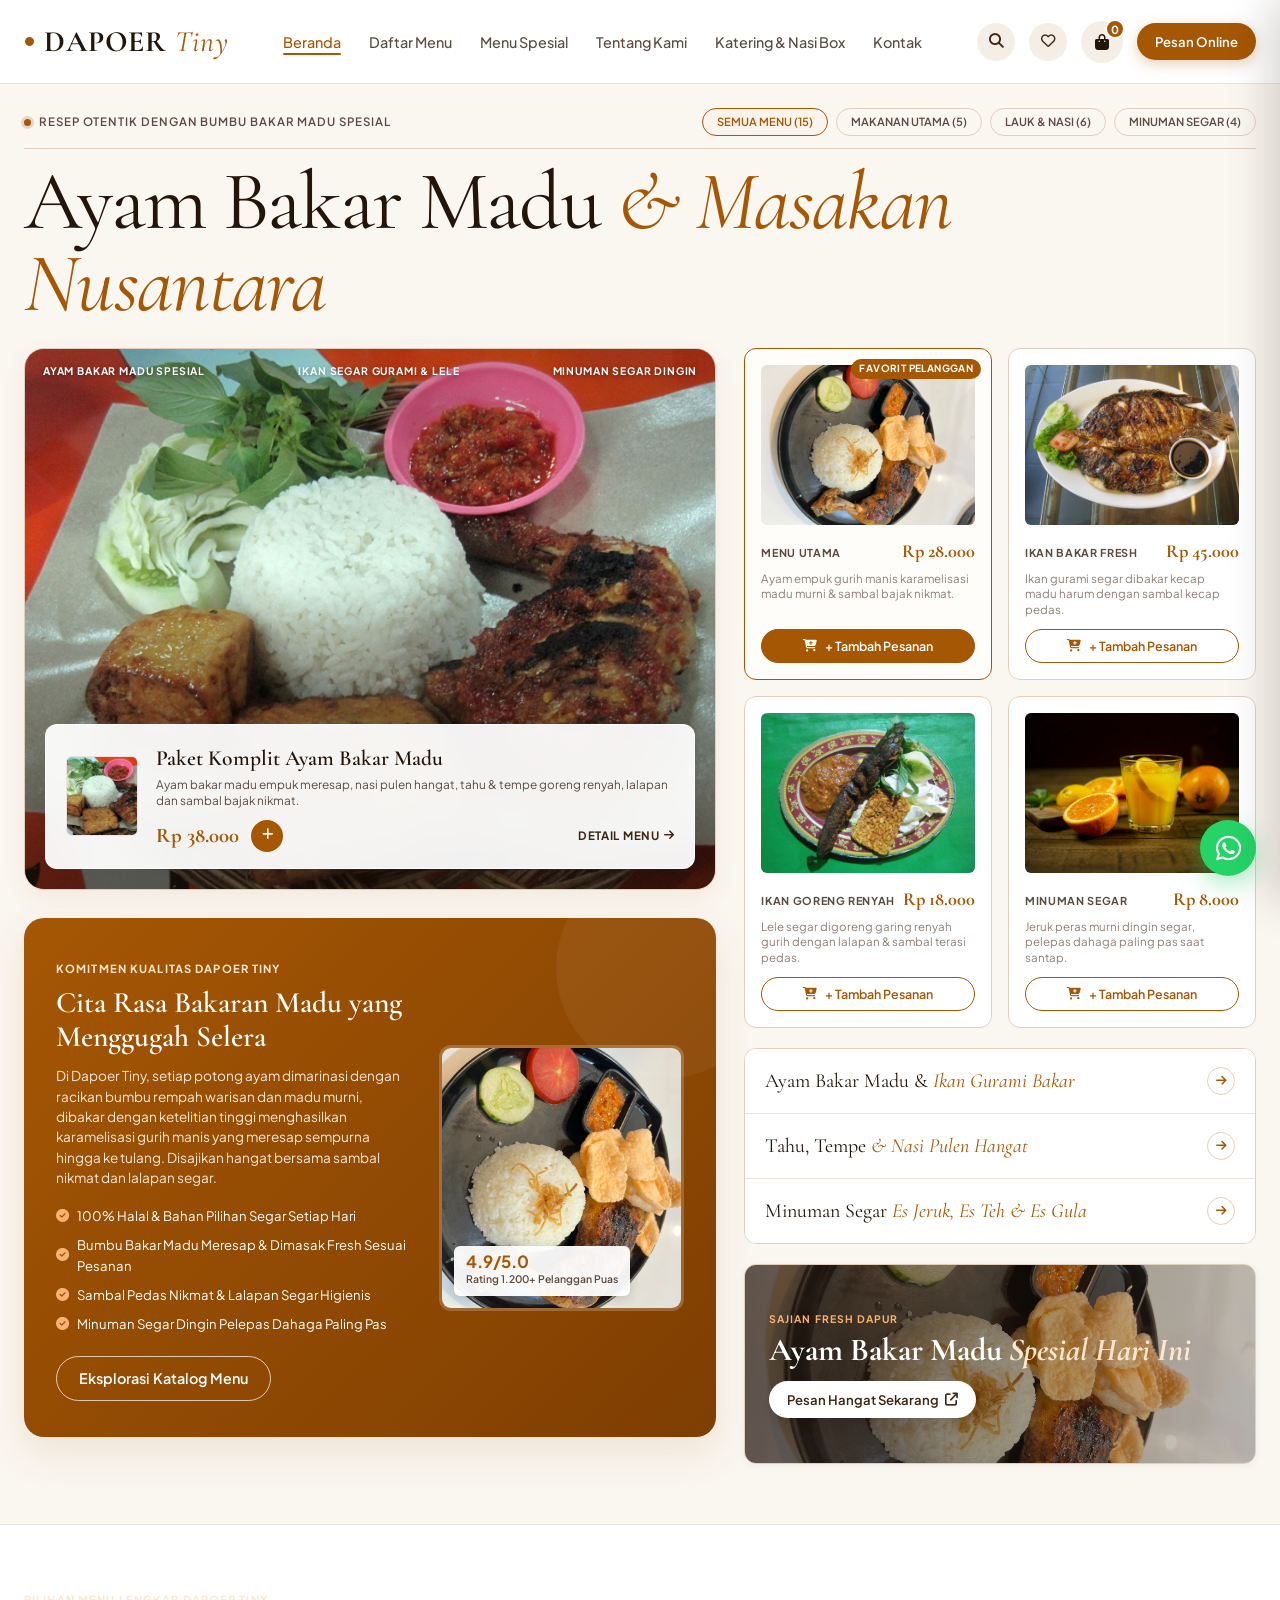
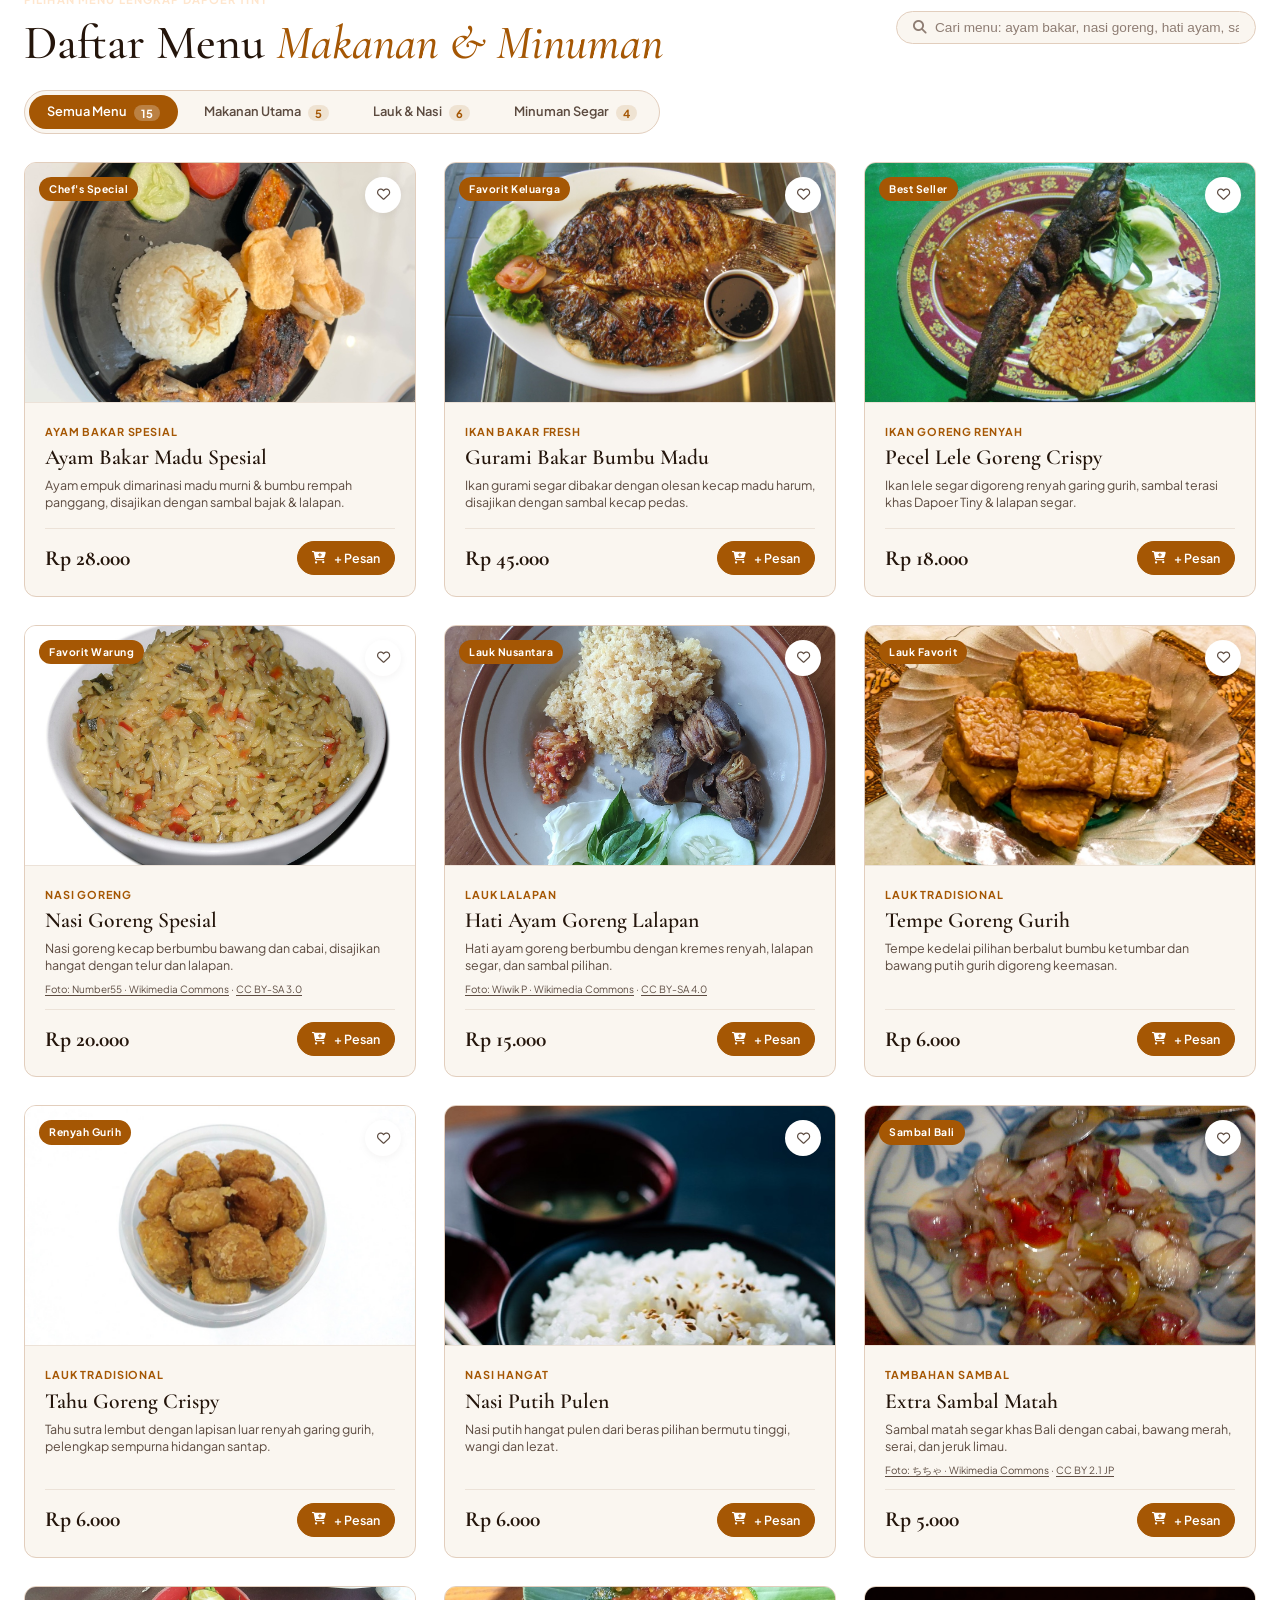
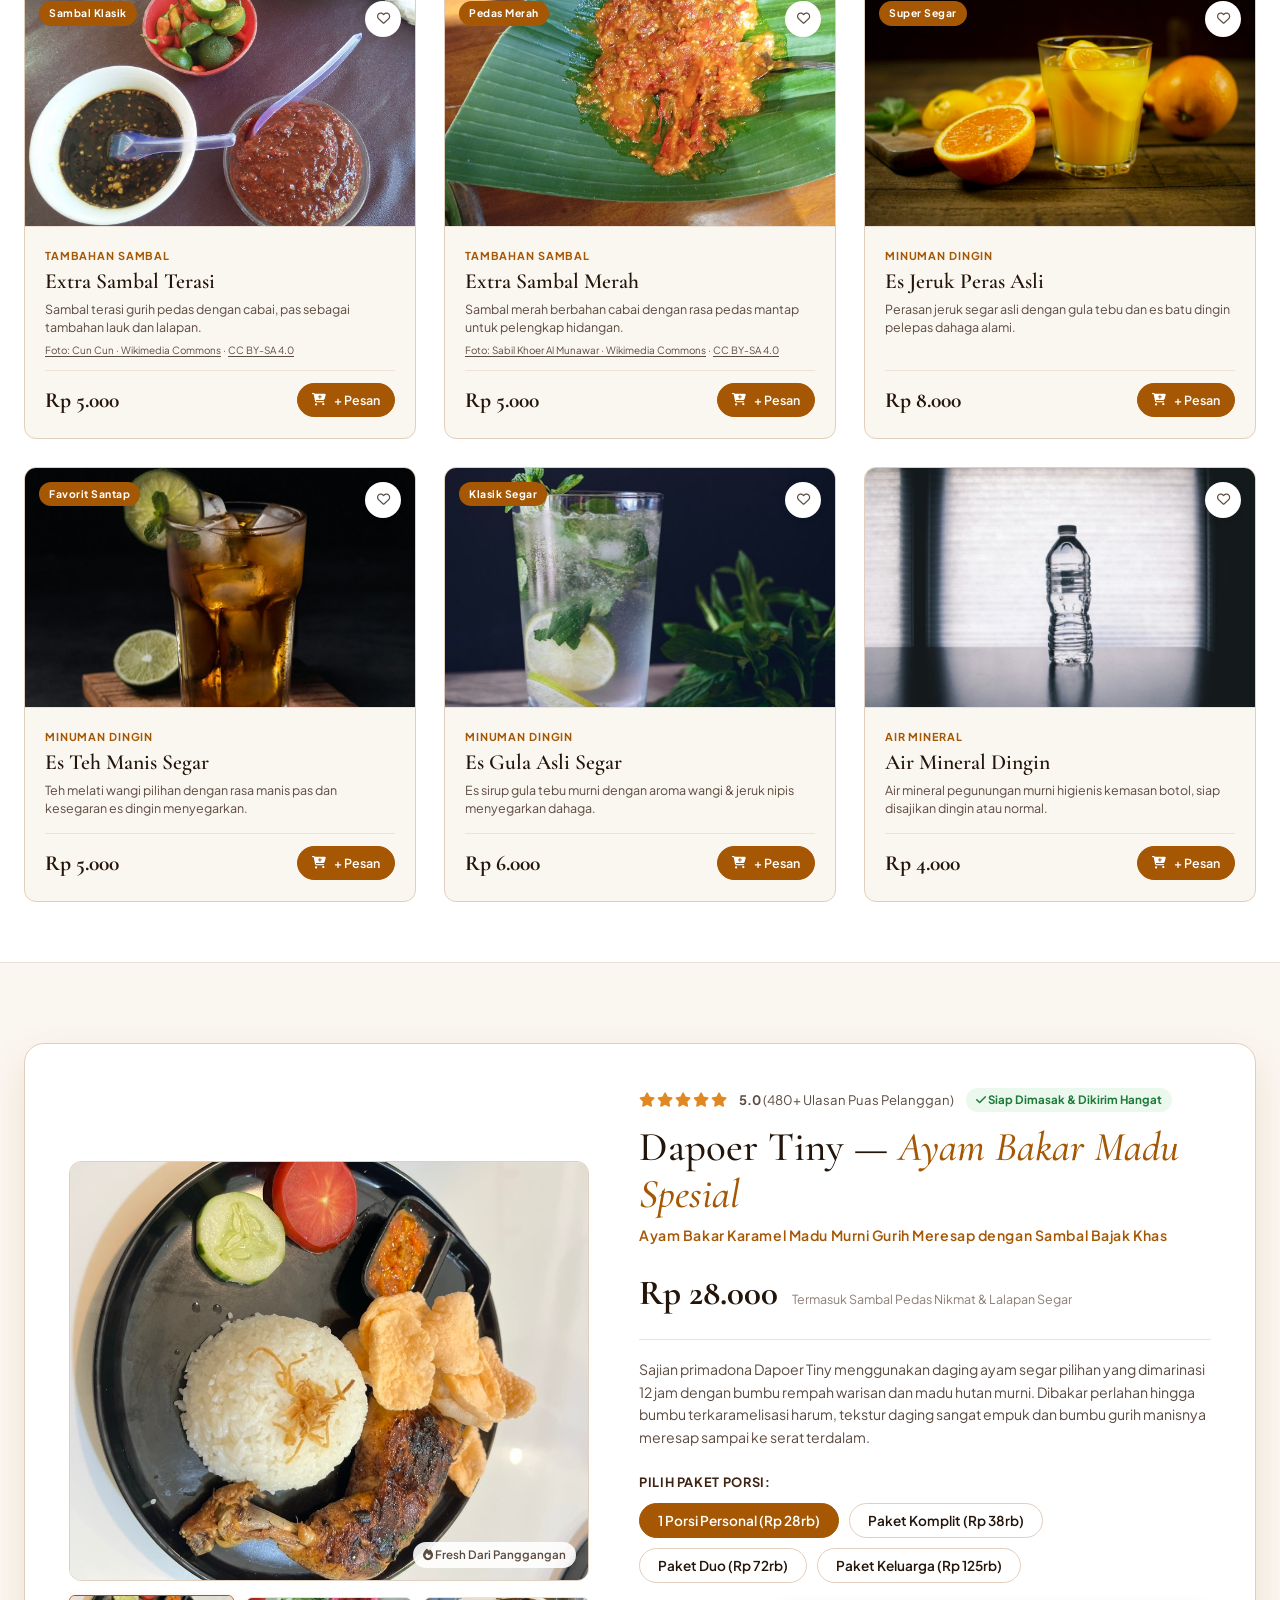
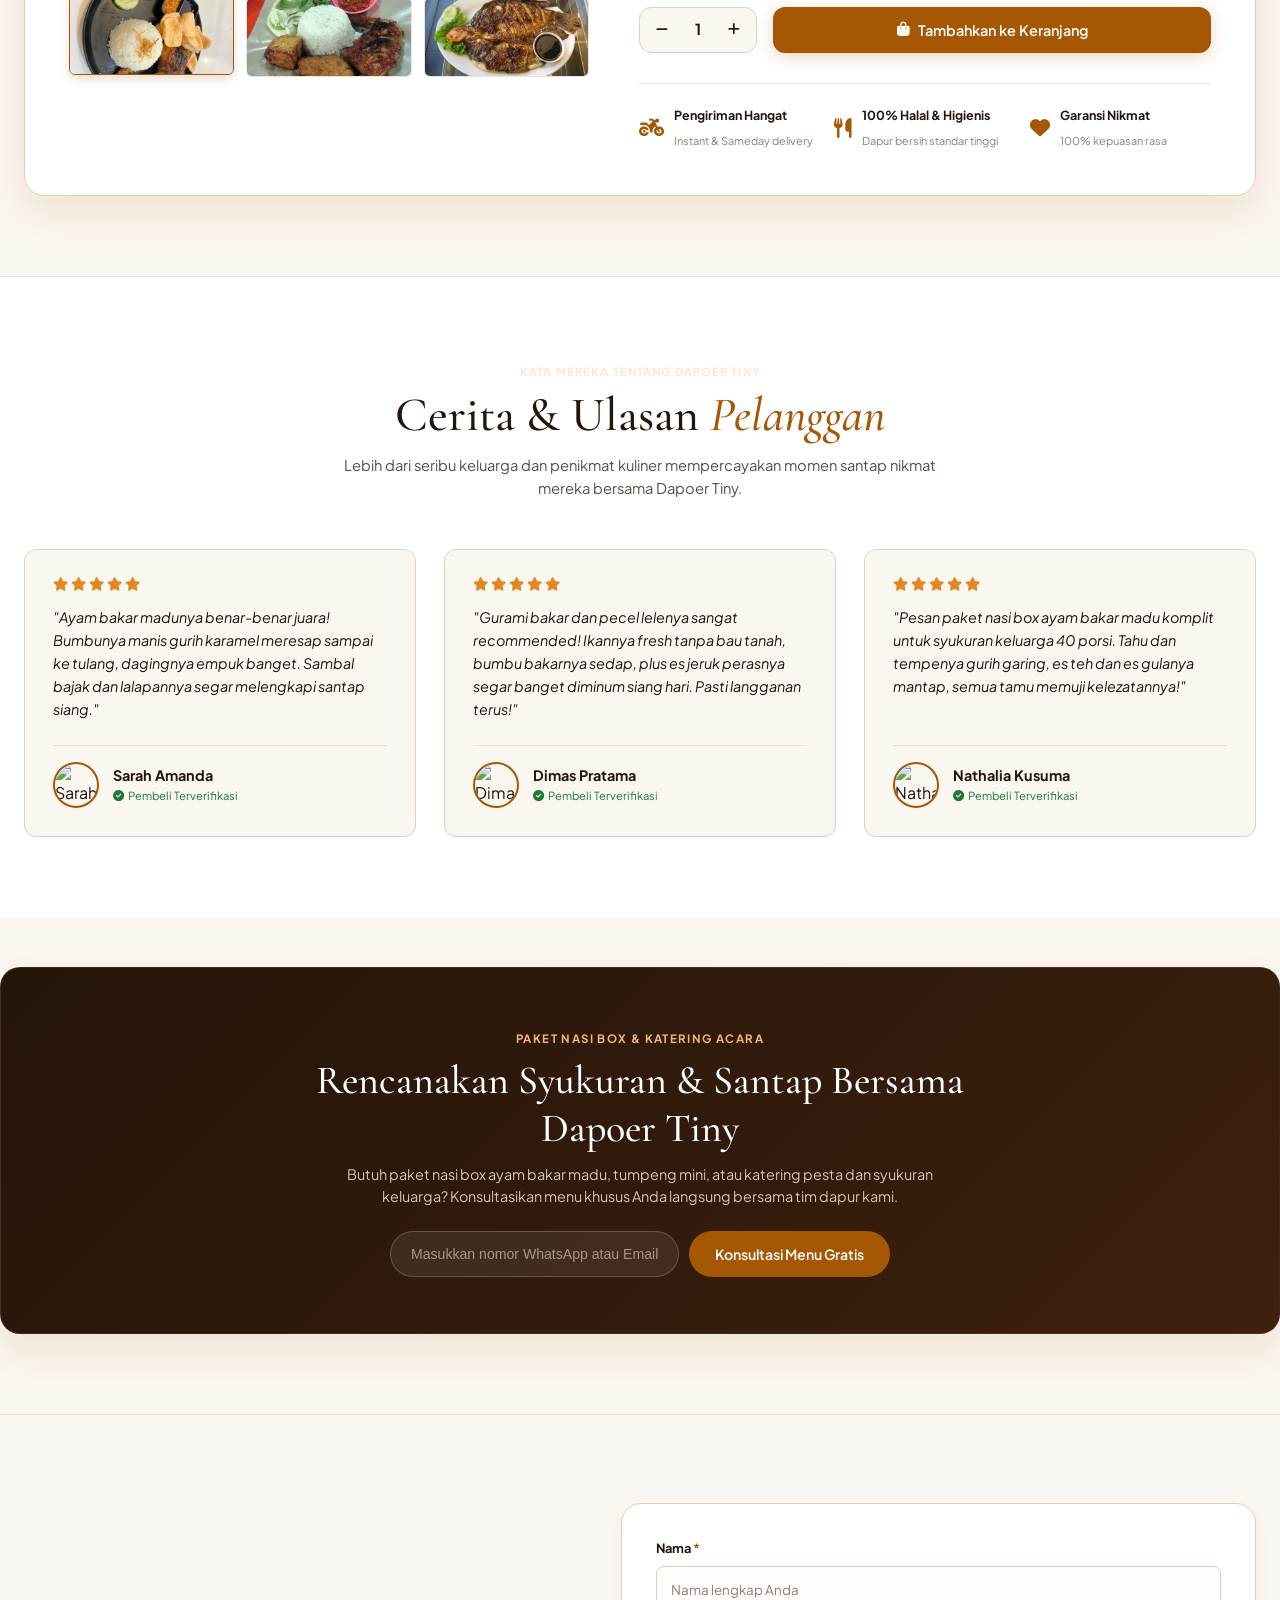
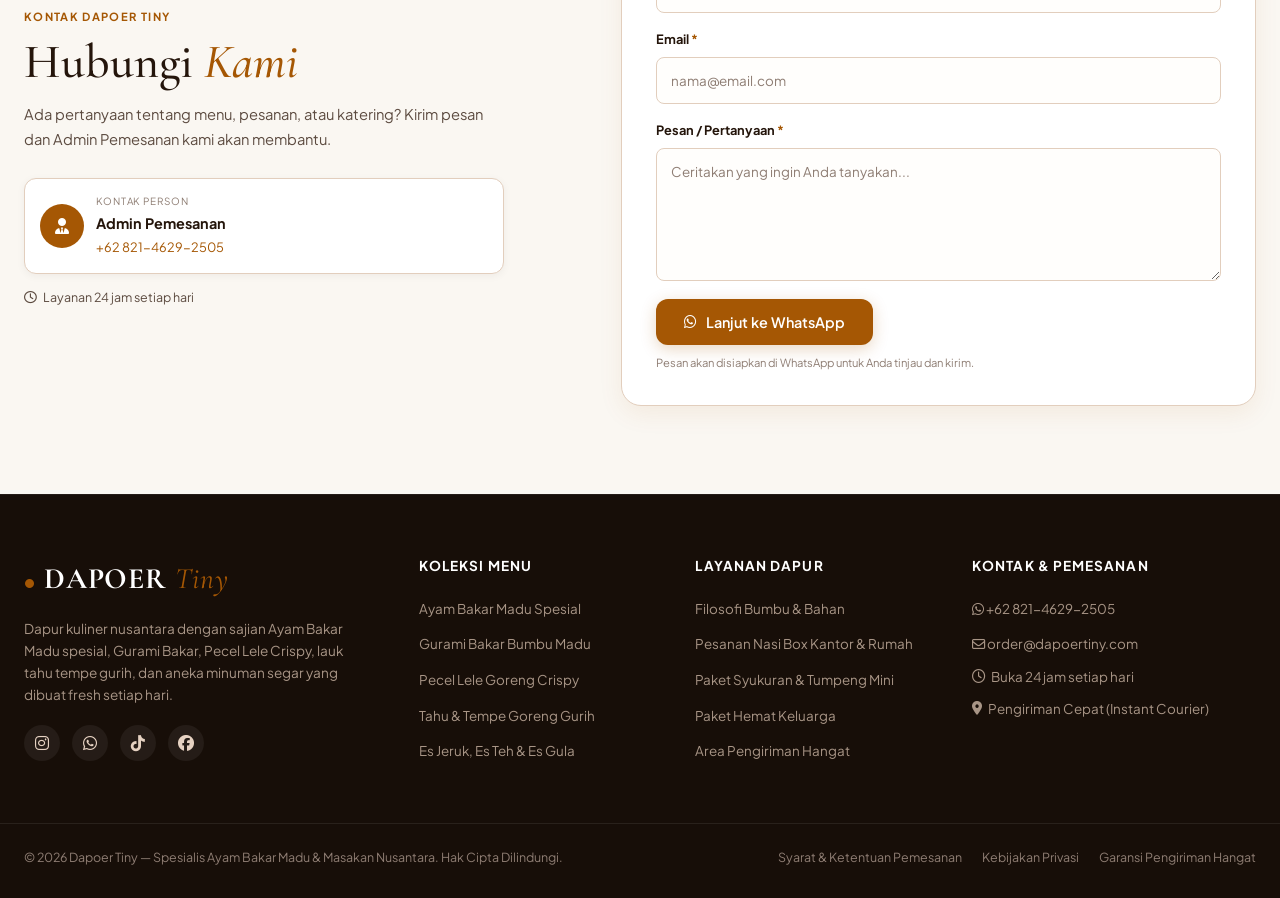
==== commit ce7c47a8: "Add contact form section to index.html, implement WhatsApp submission in script.js, and enhance styl" ====
--- a/index.html
+++ b/index.html
@@ -14,7 +14,7 @@
 
   <!-- Font Awesome 6 Icons -->
   <link rel="stylesheet" href="https://cdnjs.cloudflare.com/ajax/libs/font-awesome/6.4.0/css/all.min.css">
-  <link rel="stylesheet" href="styles.css">
+  <link rel="stylesheet" href="styles.css?v=20261027-contact">
 </head>
 <body>
 
@@ -881,6 +881,46 @@
     </div>
   </section>
 
+  <!-- CONTACT FORM -->
+  <section class="contact-section" id="kontak">
+    <div class="container contact-layout">
+      <div class="contact-intro">
+        <span class="contact-eyebrow">KONTAK DAPOER TINY</span>
+        <h2 class="section-title">Hubungi <i>Kami</i></h2>
+        <p>Ada pertanyaan tentang menu, pesanan, atau katering? Kirim pesan dan Admin Pemesanan kami akan membantu.</p>
+
+        <div class="contact-person-card">
+          <div class="contact-person-icon" aria-hidden="true"><i class="fa-solid fa-user-tie"></i></div>
+          <div class="contact-person-copy">
+            <span class="contact-person-label">Kontak person</span>
+            <strong>Admin Pemesanan</strong>
+            <a class="contact-person-phone" href="https://wa.me/6282146292505" target="_blank" rel="noopener">+62 821-4629-2505</a>
+          </div>
+        </div>
+        <span class="contact-hours"><i class="fa-regular fa-clock" aria-hidden="true"></i> Layanan 24 jam setiap hari</span>
+      </div>
+
+      <form class="contact-form" id="contactForm">
+        <div class="contact-field">
+          <label for="contactName">Nama <span aria-hidden="true">*</span></label>
+          <input id="contactName" name="name" type="text" autocomplete="name" maxlength="80" placeholder="Nama lengkap Anda" required>
+        </div>
+        <div class="contact-field">
+          <label for="contactEmail">Email <span aria-hidden="true">*</span></label>
+          <input id="contactEmail" name="email" type="email" autocomplete="email" maxlength="120" placeholder="nama@email.com" required>
+        </div>
+        <div class="contact-field">
+          <label for="contactMessage">Pesan / Pertanyaan <span aria-hidden="true">*</span></label>
+          <textarea id="contactMessage" name="message" rows="5" maxlength="1200" placeholder="Ceritakan yang ingin Anda tanyakan..." required></textarea>
+        </div>
+        <button type="submit" class="btn btn-brown-primary contact-submit-btn">
+          <i class="fa-brands fa-whatsapp" aria-hidden="true"></i> Lanjut ke WhatsApp
+        </button>
+        <p class="contact-form-note">Pesan akan disiapkan di WhatsApp untuk Anda tinjau dan kirim.</p>
+      </form>
+    </div>
+  </section>
+
   <!-- FOOTER -->
   <footer class="main-footer">
     <div class="container footer-grid">
@@ -922,12 +962,12 @@
         </ul>
       </div>
 
-      <div class="footer-col" id="kontak">
+      <div class="footer-col">
         <h4>Kontak &amp; Pemesanan</h4>
         <ul>
-          <li><a href="https://wa.me/6282146292505"><i class="fa-brands fa-whatsapp"></i> +62 821-4629-2505</a></li>
+          <li><a href="https://wa.me/6282146292505" target="_blank" rel="noopener"><i class="fa-brands fa-whatsapp"></i> +62 821-4629-2505</a></li>
           <li><a href="mailto:order@dapoertiny.com"><i class="fa-regular fa-envelope"></i> order@dapoertiny.com</a></li>
-          <li><span><i class="fa-regular fa-clock"></i> 09:00 - 21:00 WIB</span></li>
+          <li><span><i class="fa-regular fa-clock"></i> Buka 24 jam setiap hari</span></li>
           <li><span><i class="fa-solid fa-location-dot"></i> Pengiriman Cepat (Instant Courier)</span></li>
         </ul>
       </div>
@@ -1044,6 +1084,6 @@
     <span id="toastMsg">Menu berhasil ditambahkan ke keranjang!</span>
   </div>
 
-  <script src="script.js"></script>
+  <script src="script.js?v=20261027-contact"></script>
 </body>
 </html>
--- a/styles.css
+++ b/styles.css
@@ -1959,6 +1959,171 @@
   display: flex;
   align-items: center;
   gap: 6px;
+}
+
+.contact-section {
+  padding: 88px 0;
+  background: #FAF7F2;
+  border-top: 1px solid var(--border-light);
+}
+
+.contact-layout {
+  display: grid;
+  grid-template-columns: 0.9fr 1.1fr;
+  align-items: center;
+  gap: clamp(32px, 6vw, 80px);
+}
+
+.contact-intro {
+  max-width: 480px;
+}
+
+.contact-eyebrow {
+  display: inline-block;
+  margin-bottom: 10px;
+  color: var(--primary-brown);
+  font-size: 0.7rem;
+  font-weight: 700;
+  letter-spacing: 0.12em;
+}
+
+.contact-intro .section-title {
+  margin-bottom: 14px;
+}
+
+.contact-intro > p {
+  margin-bottom: 26px;
+  color: var(--text-secondary);
+  font-size: 0.92rem;
+  line-height: 1.7;
+}
+
+.contact-person-card {
+  display: flex;
+  align-items: center;
+  gap: 12px;
+  padding: 15px;
+  border: 1px solid var(--border-brown-subtle);
+  border-radius: var(--radius-md);
+  background: #FFFFFF;
+  box-shadow: var(--shadow-sm);
+}
+
+.contact-person-icon {
+  width: 44px;
+  height: 44px;
+  flex: 0 0 44px;
+  display: grid;
+  place-items: center;
+  border-radius: 50%;
+  color: #FFFFFF;
+  background: var(--primary-brown);
+}
+
+.contact-person-copy {
+  min-width: 0;
+  display: flex;
+  flex-direction: column;
+  gap: 2px;
+}
+
+.contact-person-copy .contact-person-label {
+  color: var(--text-muted);
+  font-size: 0.62rem;
+  letter-spacing: 0.09em;
+  text-transform: uppercase;
+}
+
+.contact-person-copy strong {
+  color: var(--dark-espresso);
+  font-size: 0.9rem;
+}
+
+.contact-person-copy .contact-person-phone {
+  color: var(--primary-brown);
+  font-size: 0.8rem;
+}
+
+.contact-hours {
+  display: flex;
+  align-items: center;
+  gap: 7px;
+  margin-top: 14px;
+  color: var(--text-secondary);
+  font-size: 0.78rem;
+}
+
+.contact-form {
+  display: flex;
+  flex-direction: column;
+  gap: 16px;
+  padding: clamp(22px, 4vw, 34px);
+  border: 1px solid var(--border-brown-subtle);
+  border-radius: var(--radius-lg);
+  background: #FFFFFF;
+  box-shadow: var(--shadow-md);
+}
+
+.contact-field {
+  display: flex;
+  flex-direction: column;
+  gap: 7px;
+}
+
+.contact-field label {
+  color: var(--dark-espresso);
+  font-size: 0.8rem;
+  font-weight: 700;
+}
+
+.contact-field label span {
+  color: var(--primary-brown);
+}
+
+.contact-field input,
+.contact-field textarea {
+  width: 100%;
+  padding: 12px 14px;
+  border: 1px solid var(--border-brown-subtle);
+  border-radius: 8px;
+  outline: none;
+  background: #FFFEFC;
+  color: var(--text-primary);
+  font: inherit;
+  font-size: 0.84rem;
+  transition: border-color var(--transition-fast), box-shadow var(--transition-fast);
+}
+
+.contact-field textarea {
+  min-height: 132px;
+  resize: vertical;
+}
+
+.contact-field input::placeholder,
+.contact-field textarea::placeholder {
+  color: var(--text-muted);
+}
+
+.contact-field input:focus,
+.contact-field textarea:focus {
+  border-color: var(--primary-brown);
+  box-shadow: 0 0 0 3px rgba(165, 87, 4, 0.12);
+}
+
+.contact-submit-btn {
+  align-self: flex-start;
+  display: inline-flex;
+  align-items: center;
+  justify-content: center;
+  gap: 9px;
+  margin-top: 2px;
+}
+
+.contact-form-note {
+  margin-top: -7px;
+  color: var(--text-muted);
+  font-size: 0.7rem;
+  line-height: 1.5;
 }
 
 .footer-bottom {
@@ -2553,6 +2718,27 @@
 }
 
 @media (max-width: 768px) {
+  .contact-section {
+    padding: 64px 0;
+  }
+
+  .contact-layout {
+    grid-template-columns: 1fr;
+    gap: 28px;
+  }
+
+  .contact-intro {
+    max-width: none;
+  }
+
+  .contact-form {
+    padding: 22px;
+  }
+
+  .contact-submit-btn {
+    width: 100%;
+  }
+
   .top-header-inner {
     flex-direction: column;
     text-align: center;
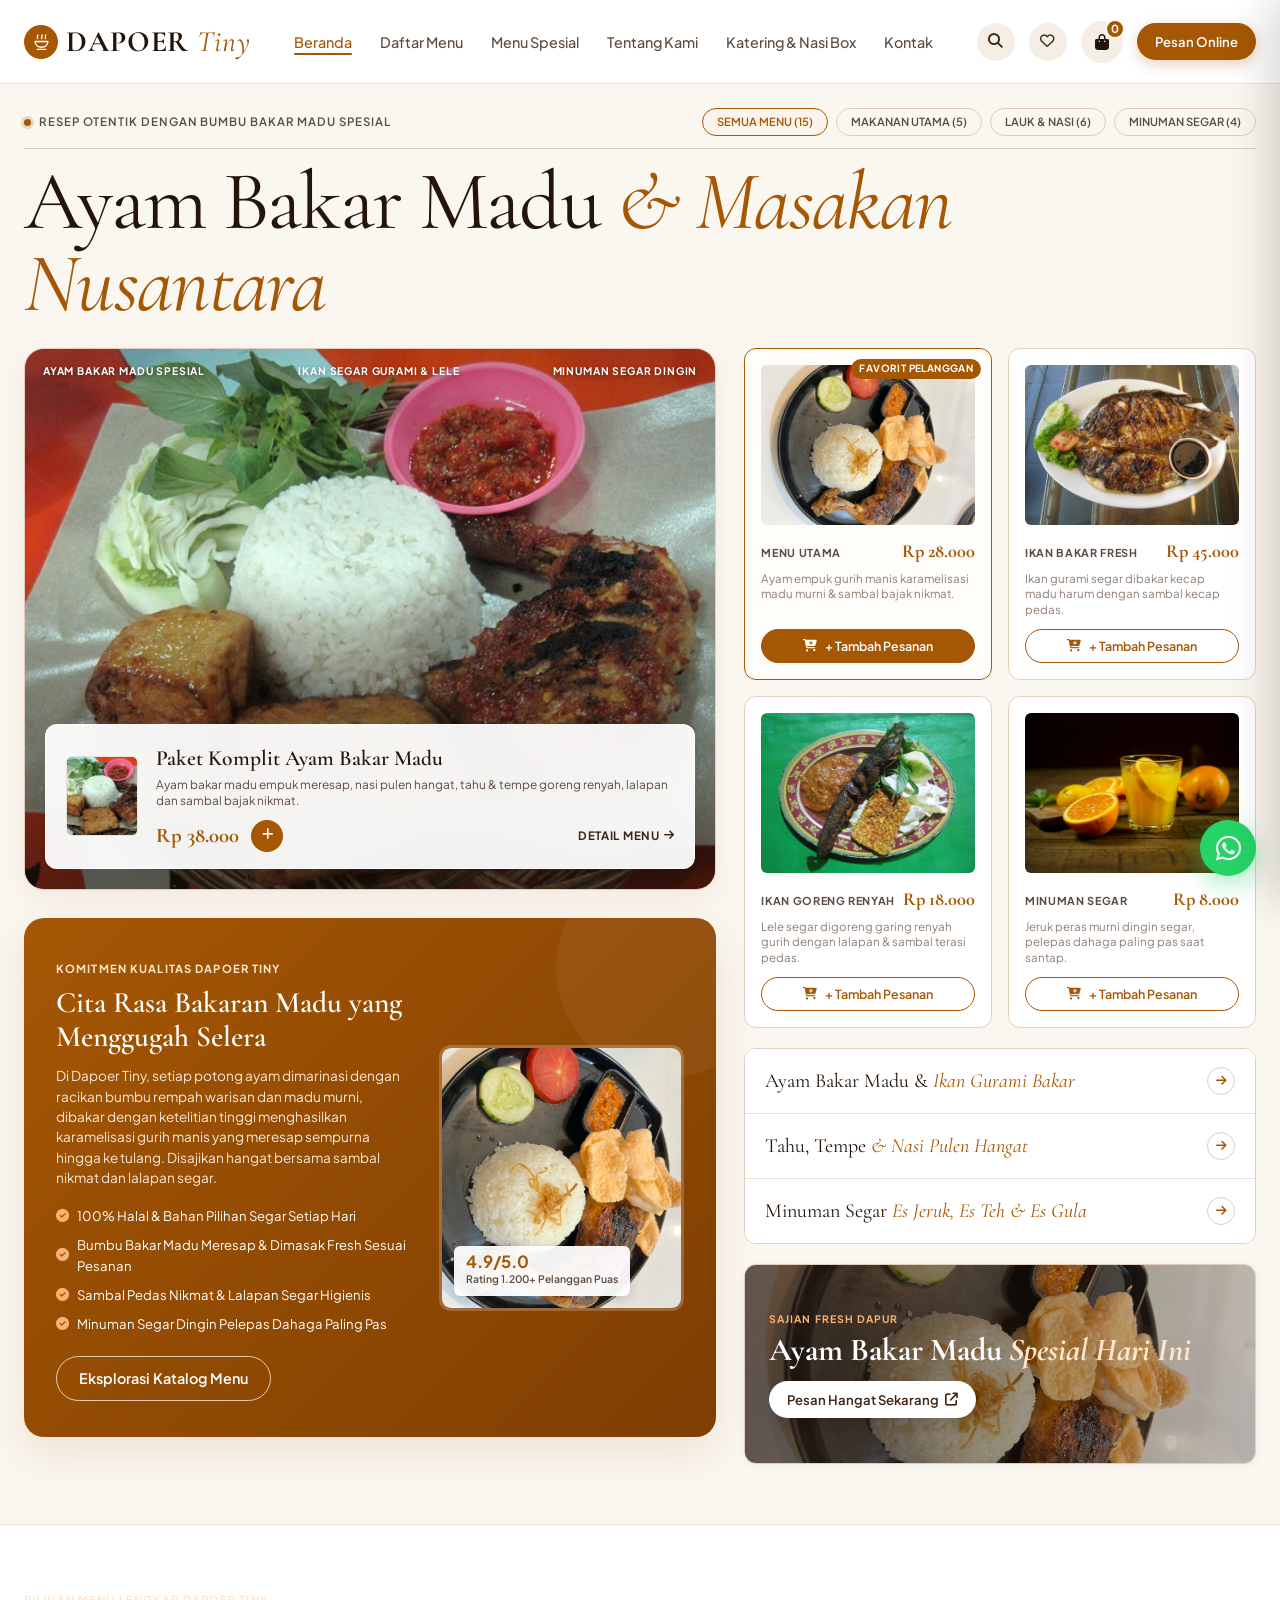
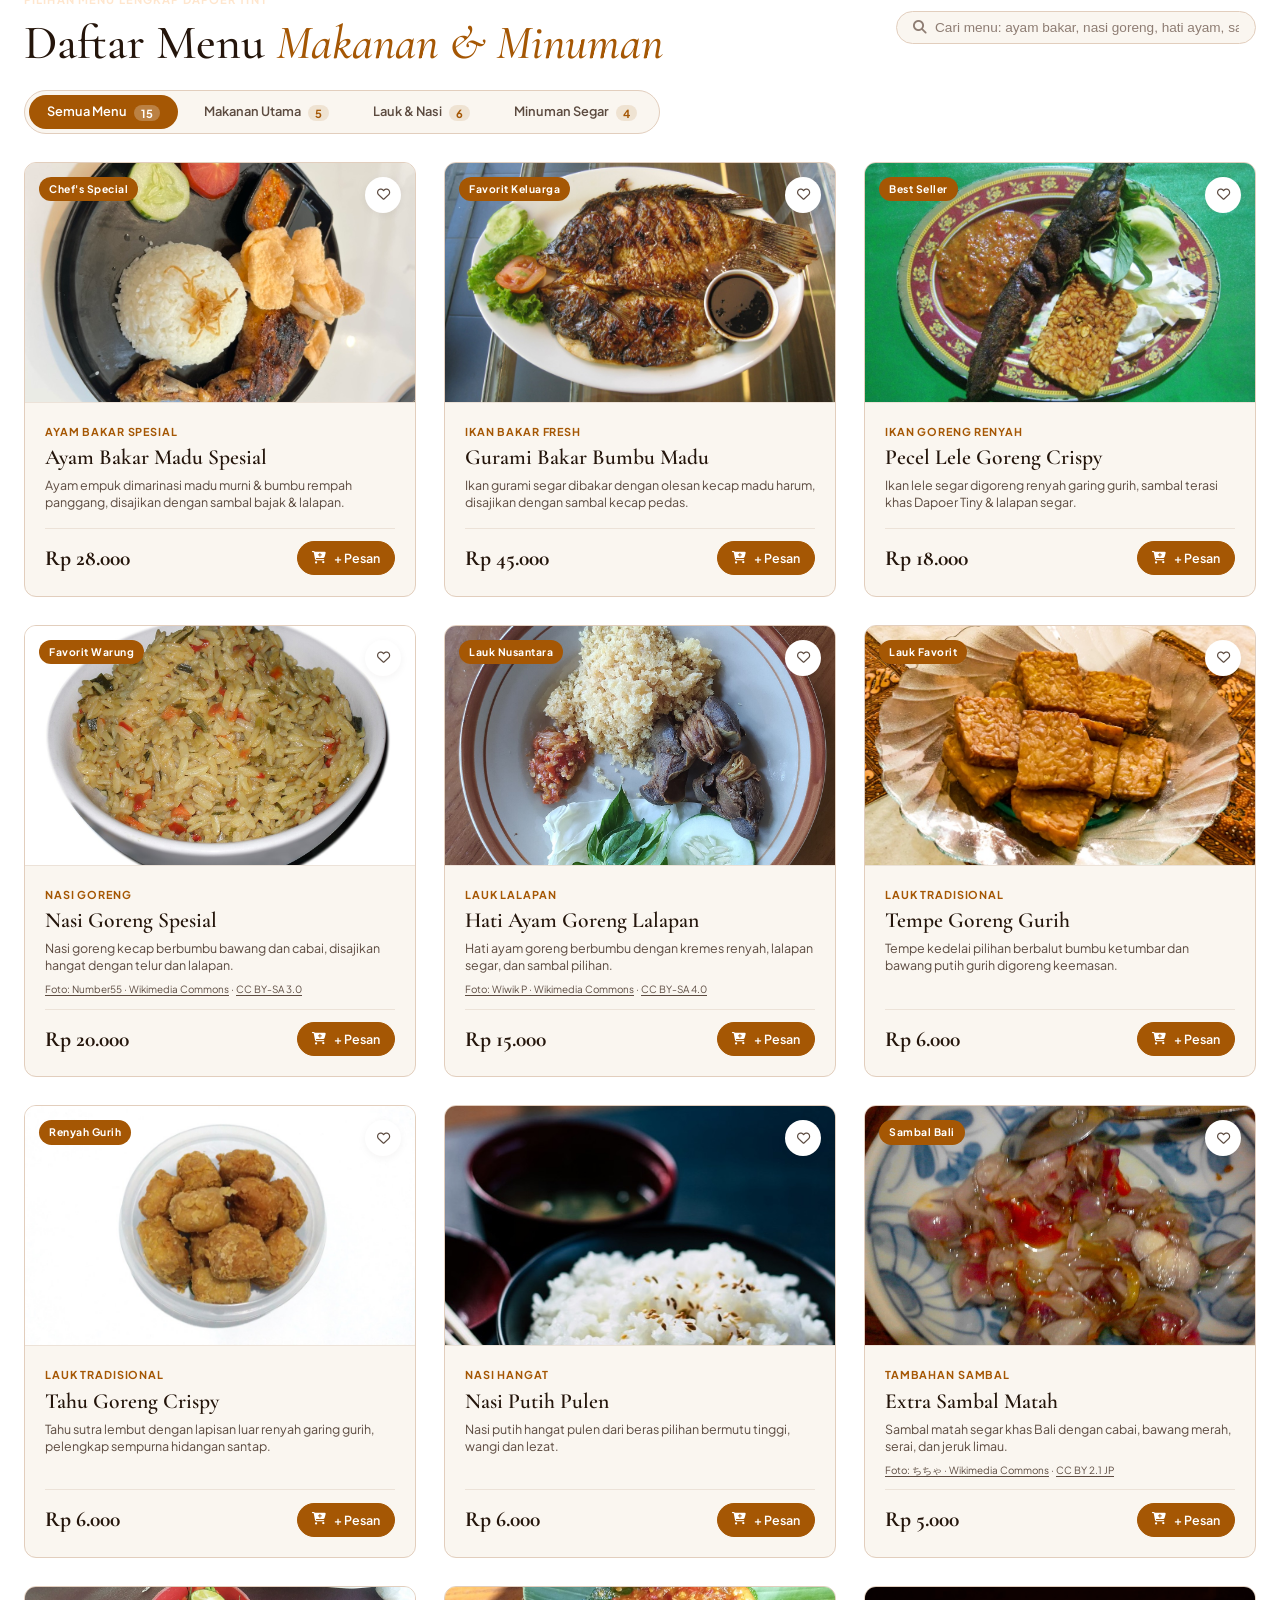
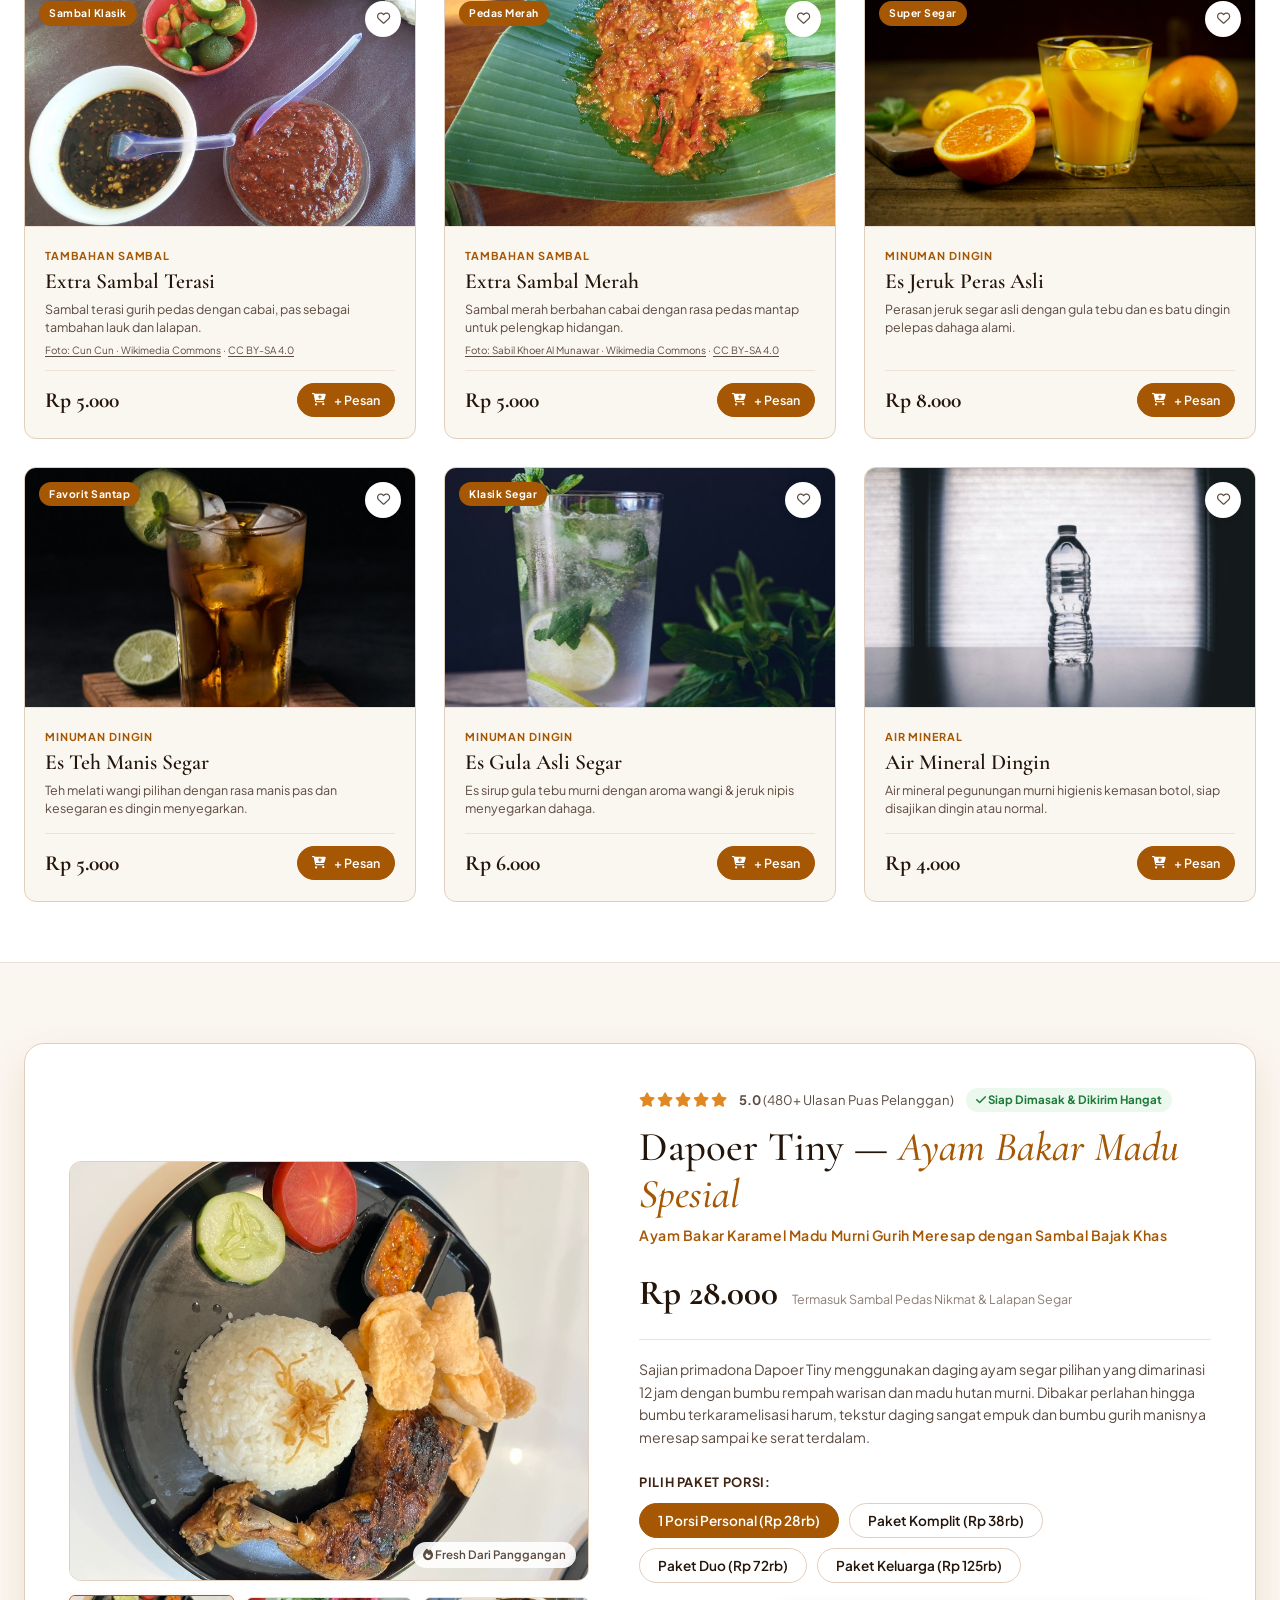
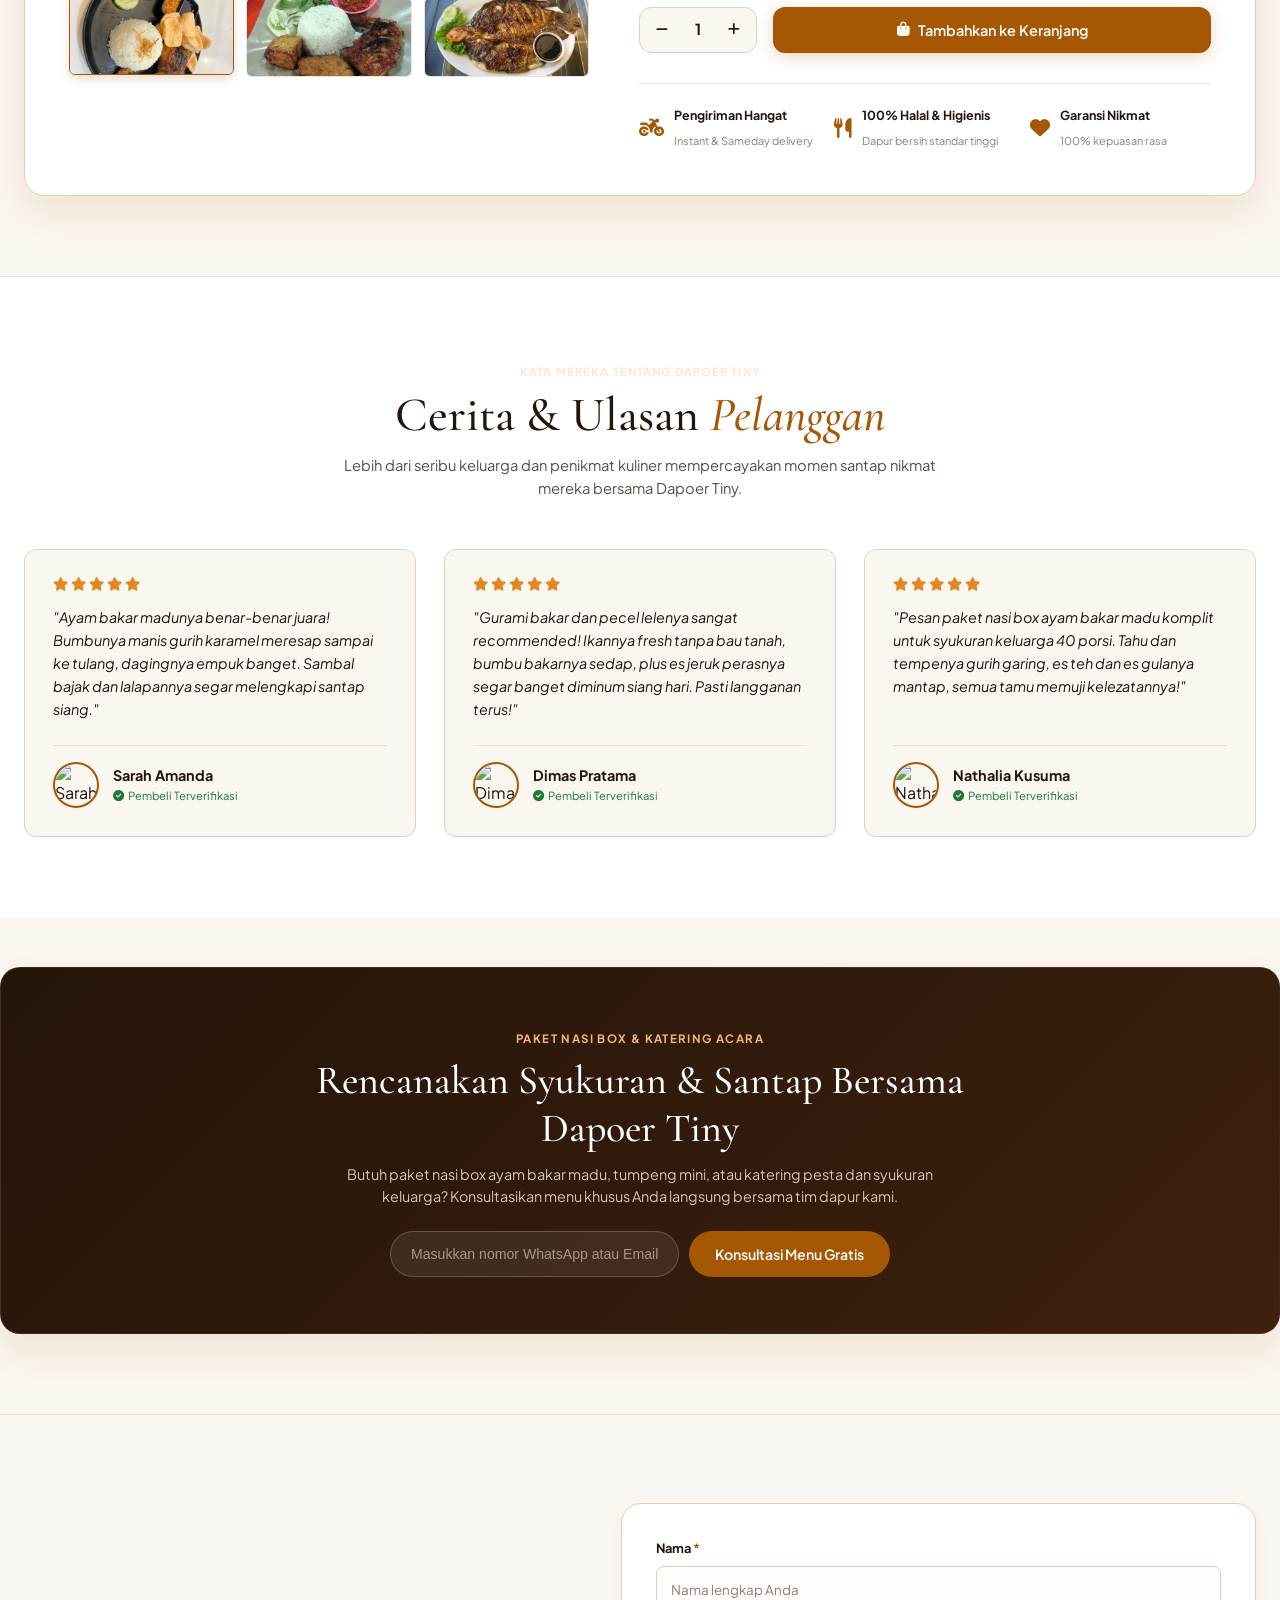
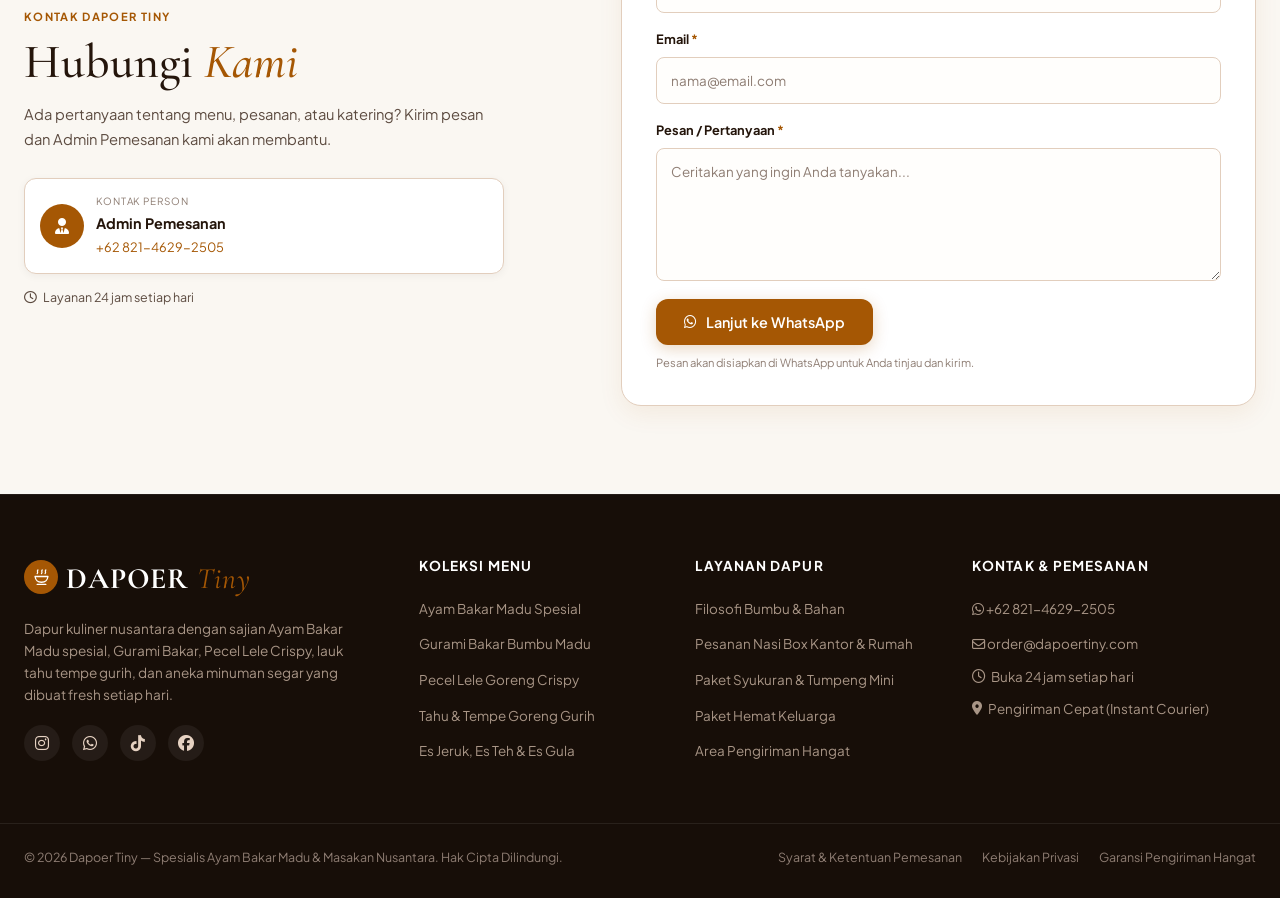
==== commit 0630e16e: "Refactor navigation structure in index.html for improved accessibility and user experience, update s" ====
--- a/index.html
+++ b/index.html
@@ -14,68 +14,27 @@
 
   <!-- Font Awesome 6 Icons -->
   <link rel="stylesheet" href="https://cdnjs.cloudflare.com/ajax/libs/font-awesome/6.4.0/css/all.min.css">
-  <link rel="stylesheet" href="styles.css?v=20261027-contact">
+  <link rel="stylesheet" href="styles.css?v=20261027-pages">
+  <link rel="stylesheet" href="pages.css?v=20261027-pages">
 </head>
 <body>
 
 
-  <!-- Main Sticky Navigation -->
-  <nav class="main-nav" id="mainNavbar">
+  <nav class="main-nav" id="mainNavbar" aria-label="Navigasi utama">
     <div class="container nav-inner">
-
-      <!-- Brand Logo -->
-      <a href="#" class="brand-logo">
-        <span class="logo-mark">●</span> DAPOER <i>Tiny</i>
-      </a>
-
-      <!-- Desktop Nav Links -->
-      <ul class="nav-links">
-        <li><a href="#hero" class="nav-link active">Beranda</a></li>
-        <li><a href="#menu" class="nav-link">Daftar Menu</a></li>
-        <li><a href="#spotlight" class="nav-link">Menu Spesial</a></li>
-        <li><a href="#philosophy" class="nav-link">Tentang Kami</a></li>
-        <li><a href="#catering" class="nav-link">Katering &amp; Nasi Box</a></li>
-        <li><a href="#kontak" class="nav-link">Kontak</a></li>
-      </ul>
-
-      <!-- Nav Actions (Search, Wishlist, Cart, Mobile Toggle) -->
+      <a href="index.html" class="brand-logo" aria-label="Dapoer Tiny, Beranda"><span class="logo-mark" aria-hidden="true"><svg viewBox="0 0 32 32" focusable="false" xmlns="http://www.w3.org/2000/svg"><path d="M10 12c2-2-1-3 1-5m5 5c2-2-1-3 1-5m4 5c2-2-1-3 1-5" fill="none" stroke="currentColor" stroke-linecap="round" stroke-width="1.8"/><path d="M7 16h18c-.7 5-4 8-9 8s-8.3-3-9-8Z" fill="none" stroke="currentColor" stroke-linejoin="round" stroke-width="1.8"/><path d="M10 27h12" fill="none" stroke="currentColor" stroke-linecap="round" stroke-width="1.8"/></svg></span> DAPOER <i>Tiny</i></a>
+      <ul class="nav-links"><li><a href="index.html" class="nav-link active" aria-current=page>Beranda</a></li><li><a href="daftar-menu.html" class="nav-link">Daftar Menu</a></li><li><a href="menu-spesial.html" class="nav-link">Menu Spesial</a></li><li><a href="tentang-kami.html" class="nav-link">Tentang Kami</a></li><li><a href="katering.html" class="nav-link">Katering &amp; Nasi Box</a></li><li><a href="kontak.html" class="nav-link">Kontak</a></li></ul>
       <div class="nav-right">
-        <a href="#menuSearchInput" class="icon-btn" aria-label="Cari Menu" title="Cari Menu">
-          <i class="fa-solid fa-magnifying-glass"></i>
-        </a>
-        <button type="button" class="icon-btn wishlist-nav-btn" id="wishlistNavBtn" aria-label="Menu Favorit" title="Menu Favorit">
-          <i class="fa-regular fa-heart"></i>
-          <span class="wishlist-count" id="wishlistCount">0</span>
-        </button>
-        <button type="button" class="cart-btn" id="openCartBtn" aria-label="Buka Keranjang Pesanan" title="Keranjang Belanja">
-          <i class="fa-solid fa-bag-shopping"></i>
-          <span class="cart-count" id="cartCount">0</span>
-        </button>
-        <a href="#spotlight" class="btn btn-primary btn-sm desktop-only-btn">Pesan Online</a>
-
-        <!-- Mobile Hamburger Button -->
-        <button type="button" class="mobile-toggle-btn" id="mobileMenuBtn" aria-label="Buka Menu Navigasi">
-          <i class="fa-solid fa-bars"></i>
-        </button>
-      </div>
-
-    </div>
-
-    <!-- Mobile Navigation Drawer -->
+        <a href="cari-menu.html" class="icon-btn" aria-label="Cari Menu" title="Cari Menu"><i class="fa-solid fa-magnifying-glass"></i></a>
+        <a href="favorit.html" class="icon-btn wishlist-nav-btn" aria-label="Menu Favorit" title="Menu Favorit"><i class="fa-regular fa-heart"></i><span class="wishlist-count" id="wishlistCount">0</span></a>
+        <a href="keranjang.html" class="cart-btn" aria-label="Buka Keranjang Pesanan" title="Keranjang Belanja"><i class="fa-solid fa-bag-shopping"></i><span class="cart-count" id="cartCount">0</span></a>
+        <a href="pesan.html" class="btn btn-primary btn-sm desktop-only-btn">Pesan Online</a>
+        <button type="button" class="mobile-toggle-btn" id="mobileMenuBtn" aria-label="Buka Menu Navigasi" aria-expanded="false"><i class="fa-solid fa-bars"></i></button>
+      </div>
+    </div>
     <div class="mobile-menu-drawer" id="mobileDrawer">
-      <ul class="mobile-nav-links">
-        <li><a href="#hero" class="mobile-link">Beranda</a></li>
-        <li><a href="#menu" class="mobile-link">Daftar Menu</a></li>
-        <li><a href="#spotlight" class="mobile-link">Menu Spesial</a></li>
-        <li><a href="#philosophy" class="mobile-link">Tentang Kami</a></li>
-        <li><a href="#catering" class="mobile-link">Katering &amp; Nasi Box</a></li>
-        <li><a href="#kontak" class="mobile-link">Kontak</a></li>
-      </ul>
-      <div class="mobile-drawer-footer">
-        <a href="https://wa.me/6282146292505" target="_blank" class="btn btn-brown-primary w-100">
-          <i class="fa-brands fa-whatsapp"></i> Chat WhatsApp Kami
-        </a>
-      </div>
+      <ul class="mobile-nav-links"><li><a href="index.html" class="mobile-link" aria-current="page">Beranda</a></li><li><a href="daftar-menu.html" class="mobile-link">Daftar Menu</a></li><li><a href="menu-spesial.html" class="mobile-link">Menu Spesial</a></li><li><a href="tentang-kami.html" class="mobile-link">Tentang Kami</a></li><li><a href="katering.html" class="mobile-link">Katering &amp; Nasi Box</a></li><li><a href="kontak.html" class="mobile-link">Kontak</a></li><li><a href="pesan.html" class="mobile-link">Pesan Online</a></li></ul>
+      <div class="mobile-drawer-footer"><a href="https://wa.me/6282146292505" target="_blank" rel="noopener" class="btn btn-brown-primary w-100"><i class="fa-brands fa-whatsapp"></i> Chat WhatsApp Kami</a></div>
     </div>
   </nav>
 
@@ -926,8 +885,8 @@
     <div class="container footer-grid">
 
       <div class="footer-brand">
-        <a href="#" class="brand-logo footer-logo">
-          <span class="logo-mark">●</span> DAPOER <i>Tiny</i>
+        <a href="index.html" class="brand-logo footer-logo">
+          <span class="logo-mark" aria-hidden="true"><svg viewBox="0 0 32 32" focusable="false" xmlns="http://www.w3.org/2000/svg"><path d="M10 12c2-2-1-3 1-5m5 5c2-2-1-3 1-5m4 5c2-2-1-3 1-5" fill="none" stroke="currentColor" stroke-linecap="round" stroke-width="1.8"/><path d="M7 16h18c-.7 5-4 8-9 8s-8.3-3-9-8Z" fill="none" stroke="currentColor" stroke-linejoin="round" stroke-width="1.8"/><path d="M10 27h12" fill="none" stroke="currentColor" stroke-linecap="round" stroke-width="1.8"/></svg></span> DAPOER <i>Tiny</i>
         </a>
         <p class="brand-bio">
           Dapur kuliner nusantara dengan sajian Ayam Bakar Madu spesial, Gurami Bakar, Pecel Lele Crispy, lauk tahu tempe gurih, dan aneka minuman segar yang dibuat fresh setiap hari.
@@ -943,22 +902,22 @@
       <div class="footer-col">
         <h4>Koleksi Menu</h4>
         <ul>
-          <li><a href="#menu" onclick="filterByCategory('makanan')">Ayam Bakar Madu Spesial</a></li>
-          <li><a href="#menu" onclick="filterByCategory('makanan')">Gurami Bakar Bumbu Madu</a></li>
-          <li><a href="#menu" onclick="filterByCategory('makanan')">Pecel Lele Goreng Crispy</a></li>
-          <li><a href="#menu" onclick="filterByCategory('pelengkap')">Tahu &amp; Tempe Goreng Gurih</a></li>
-          <li><a href="#menu" onclick="filterByCategory('minuman')">Es Jeruk, Es Teh &amp; Es Gula</a></li>
+          <li><a href="cari-menu.html?category=makanan">Ayam Bakar Madu Spesial</a></li>
+          <li><a href="cari-menu.html?category=makanan">Gurami Bakar Bumbu Madu</a></li>
+          <li><a href="cari-menu.html?category=makanan">Pecel Lele Goreng Crispy</a></li>
+          <li><a href="cari-menu.html?category=pelengkap">Tahu &amp; Tempe Goreng Gurih</a></li>
+          <li><a href="cari-menu.html?category=minuman">Es Jeruk, Es Teh &amp; Es Gula</a></li>
         </ul>
       </div>
 
       <div class="footer-col">
         <h4>Layanan Dapur</h4>
         <ul>
-          <li><a href="#philosophy">Filosofi Bumbu &amp; Bahan</a></li>
-          <li><a href="#catering">Pesanan Nasi Box Kantor &amp; Rumah</a></li>
-          <li><a href="#catering">Paket Syukuran &amp; Tumpeng Mini</a></li>
-          <li><a href="#spotlight">Paket Hemat Keluarga</a></li>
-          <li><a href="#catering">Area Pengiriman Hangat</a></li>
+          <li><a href="tentang-kami.html">Filosofi Bumbu &amp; Bahan</a></li>
+          <li><a href="katering.html">Pesanan Nasi Box Kantor &amp; Rumah</a></li>
+          <li><a href="katering.html">Paket Syukuran &amp; Tumpeng Mini</a></li>
+          <li><a href="menu-spesial.html">Paket Hemat Keluarga</a></li>
+          <li><a href="katering.html">Area Pengiriman Hangat</a></li>
         </ul>
       </div>
 
@@ -977,9 +936,9 @@
     <div class="container footer-bottom">
       <p>&copy; 2026 Dapoer Tiny — Spesialis Ayam Bakar Madu &amp; Masakan Nusantara. Hak Cipta Dilindungi.</p>
       <div class="bottom-links">
-        <a href="#">Syarat &amp; Ketentuan Pemesanan</a>
-        <a href="#">Kebijakan Privasi</a>
-        <a href="#">Garansi Pengiriman Hangat</a>
+        <a href="index.html">Syarat &amp; Ketentuan Pemesanan</a>
+        <a href="index.html">Kebijakan Privasi</a>
+        <a href="index.html">Garansi Pengiriman Hangat</a>
       </div>
     </div>
   </footer>
@@ -1084,6 +1043,7 @@
     <span id="toastMsg">Menu berhasil ditambahkan ke keranjang!</span>
   </div>
 
-  <script src="script.js?v=20261027-contact"></script>
+  <script src="script.js?v=20261027-pages"></script>
+  <script src="pages.js?v=20261027-pages"></script>
 </body>
 </html>
--- a/styles.css
+++ b/styles.css
@@ -211,8 +211,21 @@
 }
 
 .brand-logo .logo-mark {
-  color: var(--primary-brown);
-  font-size: 0.9rem;
+  display: inline-flex;
+  align-items: center;
+  justify-content: center;
+  flex: 0 0 34px;
+  width: 34px;
+  height: 34px;
+  border-radius: 50%;
+  background: var(--primary-brown);
+  color: #FFFFFF;
+}
+
+.brand-logo .logo-mark svg {
+  display: block;
+  width: 23px;
+  height: 23px;
 }
 
 .brand-logo i {
--- a/pages.css
+++ b/pages.css
@@ -0,0 +1,236 @@
+.page-intro {
+  padding: 62px 0 50px;
+  background: linear-gradient(135deg, #fbf4ec 0%, #fff 60%, #f3e6d8 100%);
+  border-bottom: 1px solid var(--border-brown-subtle);
+}
+
+.page-intro .container,
+.page-intro-inline {
+  max-width: 920px;
+}
+
+.page-intro h1,
+.page-intro-inline h1 {
+  color: var(--dark-espresso);
+  font-family: var(--font-serif);
+  font-size: clamp(2.6rem, 5vw, 4.4rem);
+  font-weight: 500;
+  line-height: 1.05;
+  margin: 8px 0 14px;
+}
+
+.page-intro h1 i,
+.page-intro-inline h1 i {
+  color: var(--primary-brown);
+  font-weight: 400;
+}
+
+.page-intro p,
+.page-intro-inline p {
+  color: var(--text-secondary);
+  font-size: 1rem;
+  max-width: 680px;
+}
+
+.page-intro-inline {
+  margin: 0 auto 36px;
+}
+
+.page-intro-inline .badge-sub {
+  color: var(--primary-brown);
+}
+
+.about-page-section,
+.order-page-section,
+.cart-page-section {
+  padding: 64px 0 84px;
+}
+
+.about-feature-card {
+  margin-bottom: 32px;
+}
+
+.about-values {
+  display: grid;
+  grid-template-columns: repeat(3, 1fr);
+  gap: 18px;
+}
+
+.about-values article {
+  padding: 26px;
+  background: #fff;
+  border: 1px solid var(--border-brown-subtle);
+  border-radius: var(--radius-md);
+}
+
+.about-values article > i {
+  color: var(--primary-brown);
+  font-size: 1.35rem;
+  margin-bottom: 12px;
+}
+
+.about-values h2 {
+  color: var(--dark-espresso);
+  font-family: var(--font-serif);
+  font-size: 1.4rem;
+  margin-bottom: 6px;
+}
+
+.about-values p {
+  color: var(--text-secondary);
+  font-size: .86rem;
+}
+
+.search-page-input {
+  margin: 0 0 16px;
+  max-width: 600px;
+}
+
+.search-page-tabs {
+  width: fit-content;
+  max-width: 100%;
+  overflow-x: auto;
+  margin-bottom: 20px;
+}
+
+.search-page-tabs .filter-btn {
+  white-space: nowrap;
+}
+
+.search-results-info:empty {
+  display: none;
+}
+
+.favorite-empty-state {
+  padding: 55px 24px;
+  text-align: center;
+  background: #fff;
+  border: 1px dashed var(--border-brown-subtle);
+  border-radius: var(--radius-lg);
+}
+
+.favorite-empty-state[hidden] {
+  display: none;
+}
+
+.favorite-empty-state > i {
+  display: block;
+  color: var(--primary-brown);
+  font-size: 2.2rem;
+  margin-bottom: 12px;
+}
+
+.favorite-empty-state h2 {
+  color: var(--dark-espresso);
+  font-family: var(--font-serif);
+  font-size: 1.7rem;
+  margin-bottom: 4px;
+}
+
+.favorite-empty-state p {
+  color: var(--text-secondary);
+  margin-bottom: 18px;
+}
+
+.cart-page-panel {
+  display: grid;
+  grid-template-columns: minmax(0, 1.5fr) minmax(290px, .8fr);
+  gap: 24px;
+  align-items: start;
+}
+
+.cart-page-items,
+.cart-page-summary {
+  background: #fff;
+  border: 1px solid var(--border-brown-subtle);
+  border-radius: var(--radius-lg);
+  box-shadow: var(--shadow-md);
+}
+
+.cart-page-items {
+  padding: 10px 24px;
+  min-height: 250px;
+}
+
+.cart-page-items .cart-items-list {
+  max-height: none;
+  min-height: 230px;
+  overflow: visible;
+  padding: 14px 0;
+}
+
+.cart-page-items .cart-empty-state {
+  min-height: 220px;
+}
+
+.cart-page-summary {
+  padding: 24px;
+}
+
+.cart-page-summary h2 {
+  color: var(--dark-espresso);
+  font-family: var(--font-serif);
+  font-size: 1.6rem;
+  margin-bottom: 18px;
+}
+
+.cart-page-summary .delivery-tracker {
+  margin: 14px -24px;
+}
+
+.cart-page-summary .checkout-btn {
+  margin-top: 12px;
+}
+
+.order-options {
+  margin-bottom: 28px;
+}
+
+.order-page-next {
+  display: flex;
+  justify-content: flex-end;
+  gap: 12px;
+}
+
+.order-page-next .btn-outline-sm {
+  display: inline-flex;
+  align-items: center;
+}
+
+.nav-right > .icon-btn[aria-current="page"],
+.nav-right > .cart-btn[aria-current="page"] {
+  color: var(--primary-brown);
+  background: var(--primary-brown-light);
+  outline: 1px solid var(--border-brown-subtle);
+}
+
+@media (max-width: 900px) {
+  .cart-page-panel {
+    grid-template-columns: 1fr;
+  }
+}
+
+@media (max-width: 768px) {
+  .page-intro {
+    padding: 42px 0 36px;
+  }
+
+  .about-page-section,
+  .order-page-section,
+  .cart-page-section {
+    padding: 46px 0 60px;
+  }
+
+  .about-values {
+    grid-template-columns: 1fr;
+  }
+
+  .search-page-tabs {
+    width: 100%;
+    border-radius: var(--radius-md);
+  }
+
+  .order-page-next {
+    flex-direction: column;
+  }
+}
